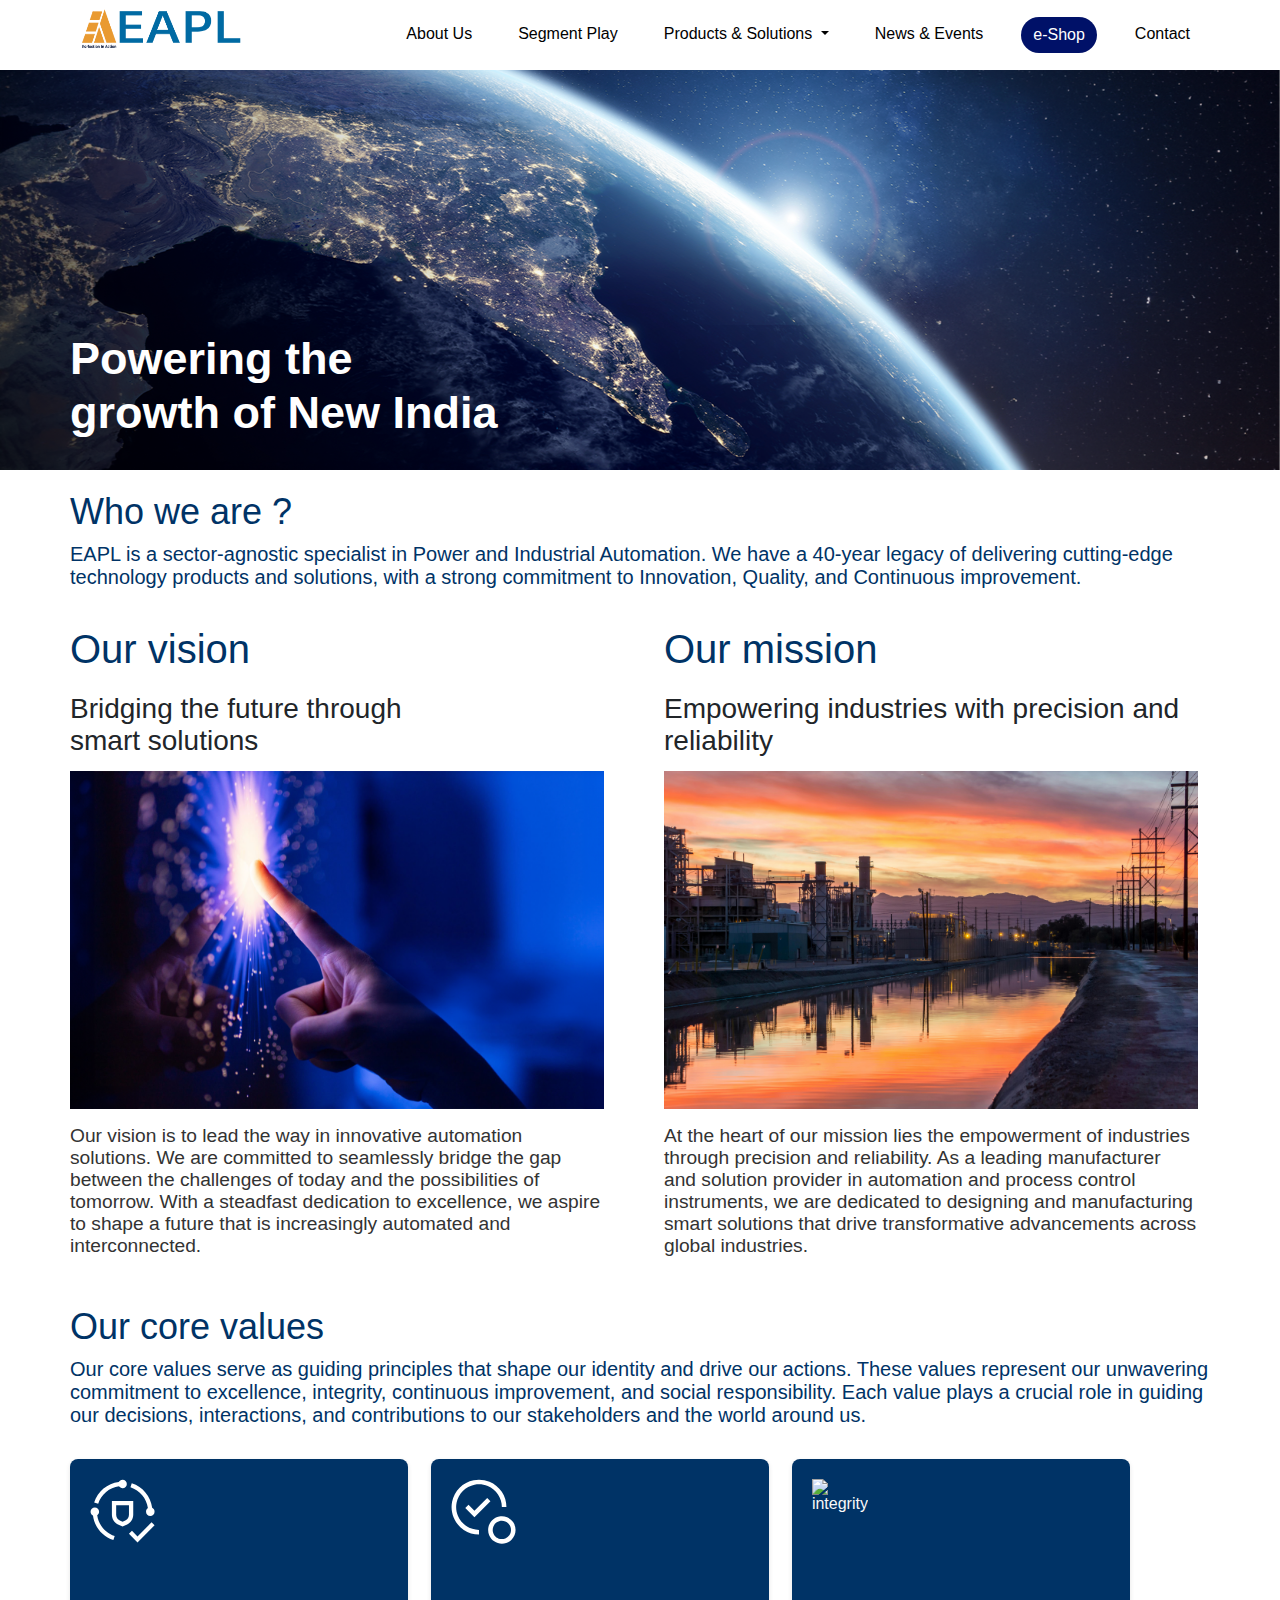
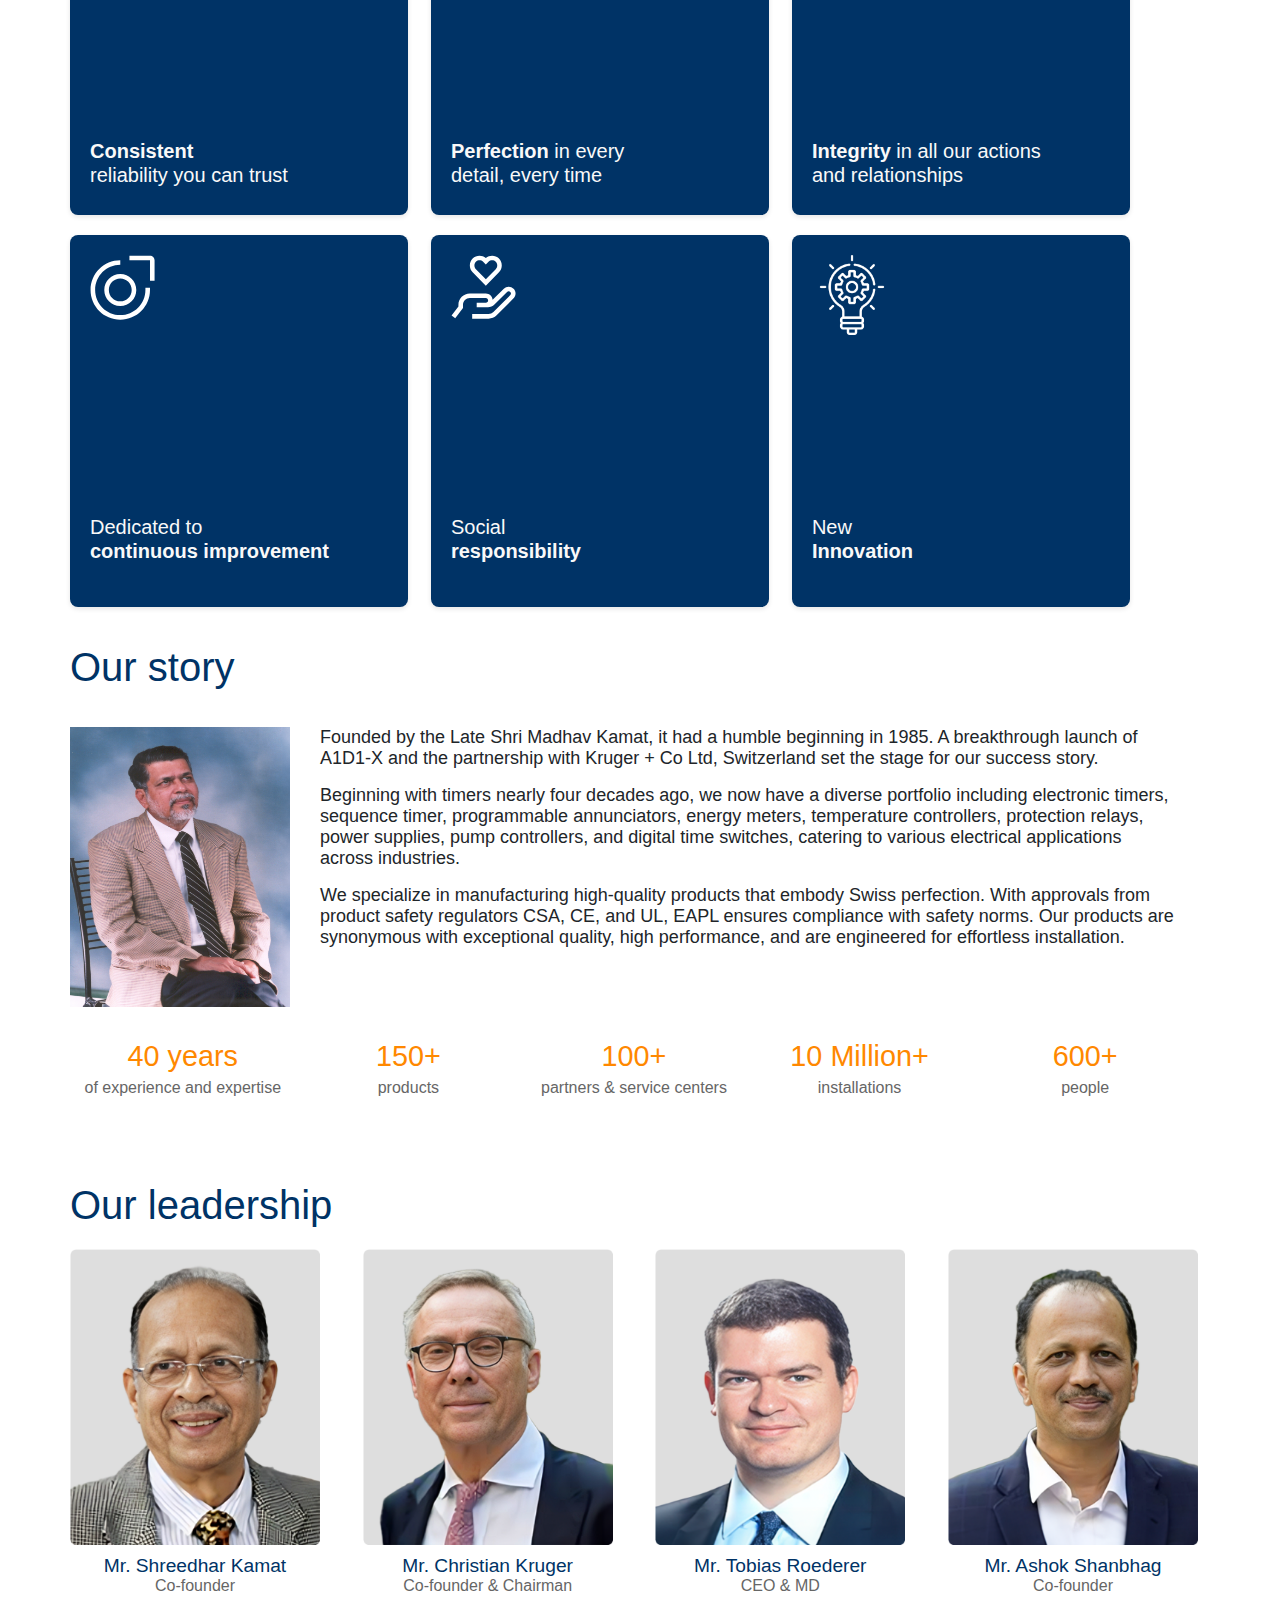
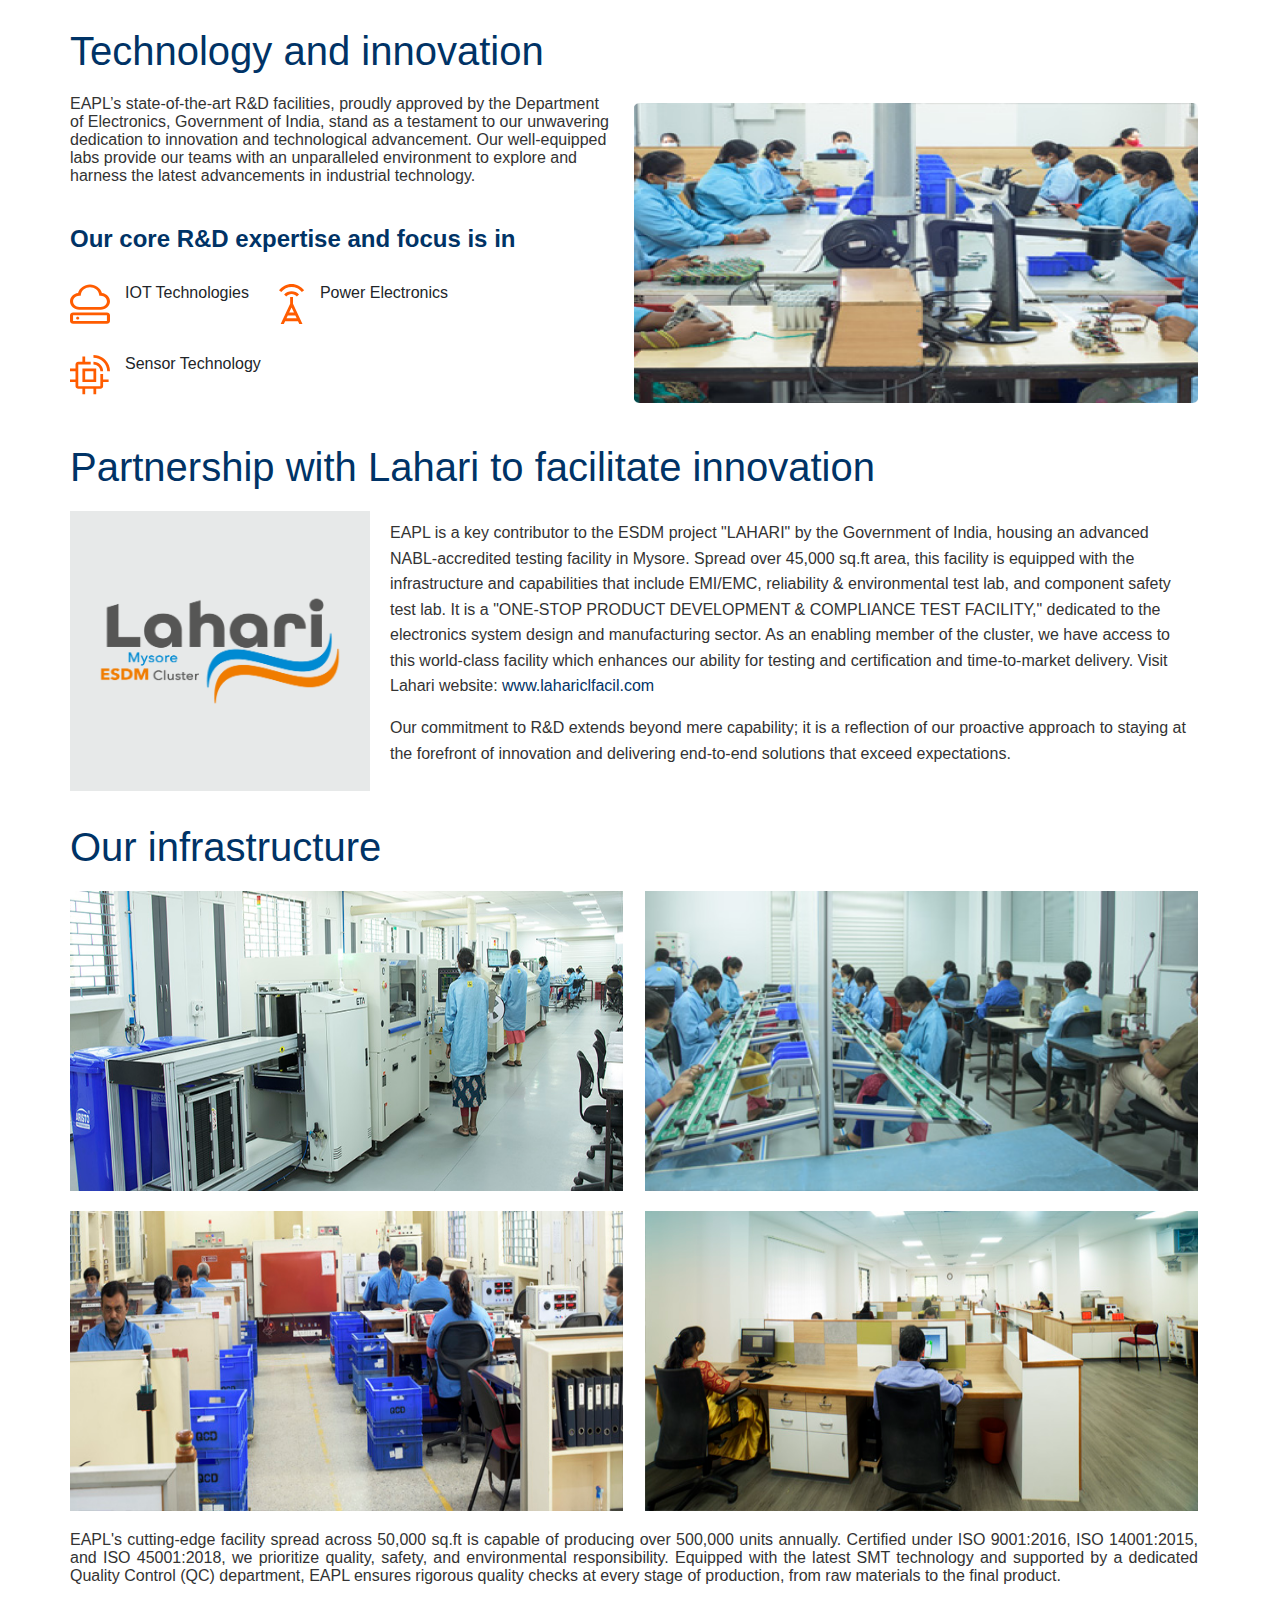
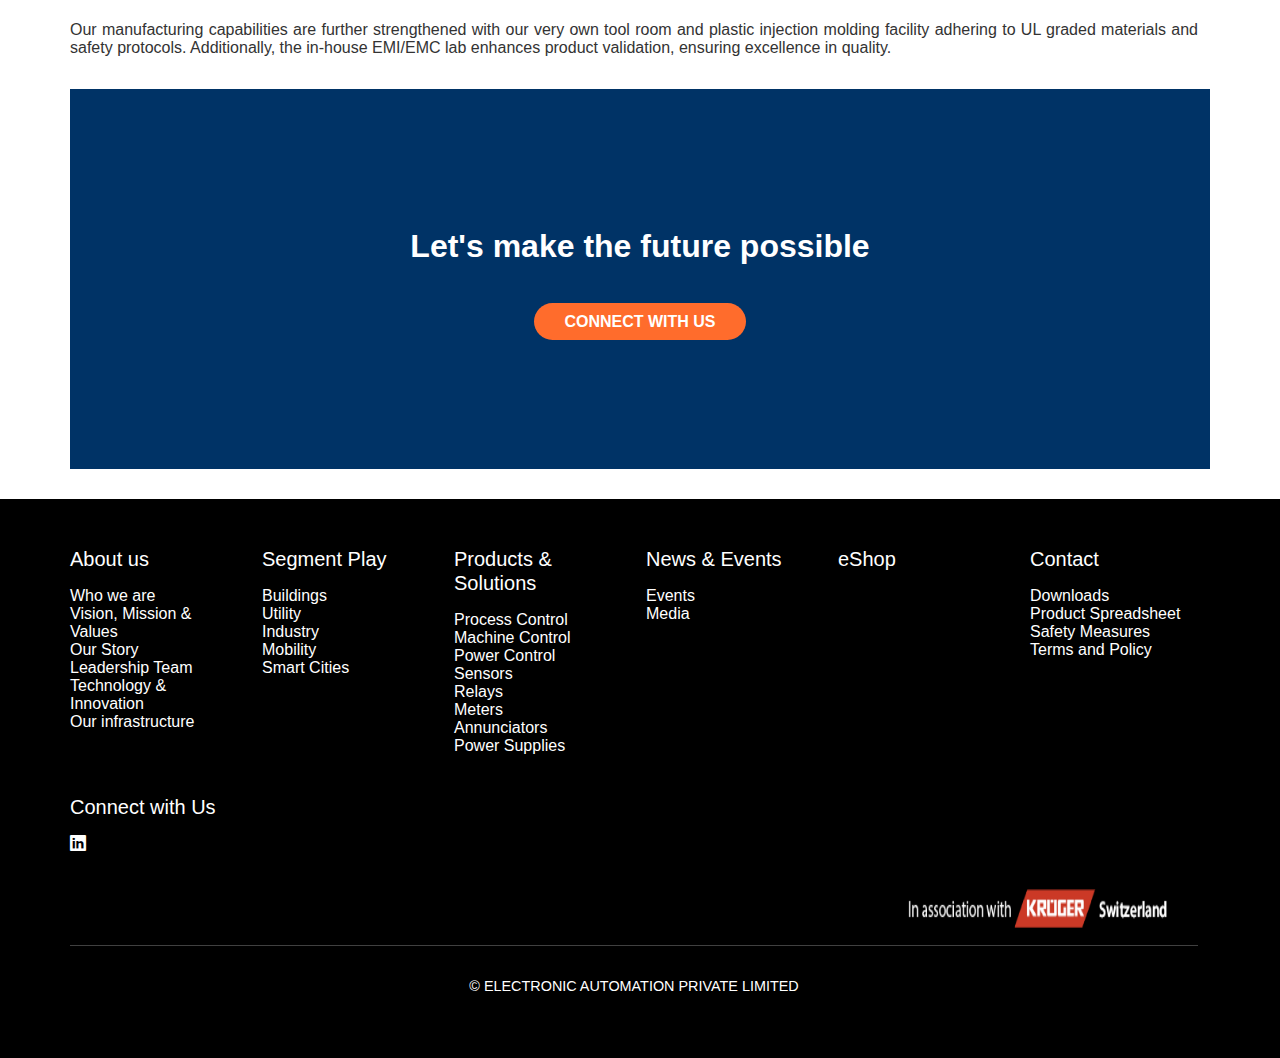
==== about.html @ f49d7df5 "added send msg button" ====
<!DOCTYPE html>
<html lang="en">
<head>
  <meta charset="UTF-8">
  <meta name="viewport" content="width=device-width, initial-scale=1.0">
  <title>About-EAPL</title>
  <!-- Bootstrap CSS -->
  <link href="https://cdn.jsdelivr.net/npm/bootstrap@5.1.3/dist/css/bootstrap.min.css" rel="stylesheet">
  <!-- Bootstrap Icons -->
  <link rel="stylesheet" href="https://cdn.jsdelivr.net/npm/bootstrap-icons/font/bootstrap-icons.css">
  <!-- Custom CSS -->
  <link rel="stylesheet" href="./about.css">
  <link rel="stylesheet" href="./global.css">
  <script type=module src=main.js></script>
</head>
<body>
  <my-header></my-header>
  <main>
      <section class="  hero-section">
         <div class="container">
            <h1>Powering the<br>growth of New India</h1>
         </div>
      </section>
      <style>
         .hero-section {
         color: white; 
         background-image: url('./images/about-hero-banner.png'); 
         background-size: cover; 
         background-position: center; 
         min-height: 400px; 
         display: flex;
         align-items: flex-end; /* Aligns content to the bottom */
         justify-content: flex-start; /* Aligns content to the left */
         text-align: left;
         /* padding-left: 2%; Left padding to create some space from the edge */
         padding-bottom: 20px; /* Bottom padding to move content up slightly from the very bottom */
         }
         .overlay-content {
         max-width: 90%;
         }
         h1 {
         margin: 0;
         font-size: 3rem; /* Default size */
         font-weight: bold;
         }
         /* Responsive adjustments for smaller screens */
         @media (max-width: 768px) {
         .hero-section {
         /* padding-left: 10%; More padding for better text visibility */
         padding-bottom: 10px; /* Slightly less bottom padding */
         }
         h1 {
         font-size: 2.5rem; /* Smaller font size */
         }
         }
         @media (max-width: 480px) {
         .hero-section {
         /* padding-left: 5%; Even more padding for very small screens */
         padding-bottom: 5px; /* Minimal bottom padding */
         }
         h1 {
         font-size: 2.2rem; /* Smaller font size for mobile screens */
         }
         }
         /* Adjustments for screens larger than 768px */
         @media (min-width: 768px) {
         .hero-section {
         /* padding-left: 2%; Slightly more padding than the default */
         padding-bottom: 30px; /* More bottom padding for aesthetic balance */
         }
         h1 {
         font-size: 3.5rem; /* Larger font size for better visibility on bigger screens */
         }
         .overlay-content {
         max-width: 70%; /* Larger max-width for a more extended text line */
         }
         }
      </style>
      <section class="container">
         <div class="who-we-are-section">
            <h1 class="who-we-are-title">Who we are ?</h1>
            <p class="who-we-are-content">
               EAPL is a sector-agnostic specialist in Power and Industrial Automation. We have a 40-year legacy of delivering cutting-edge technology products and solutions, with a strong commitment to Innovation, Quality, and Continuous improvement.
            </p>
         </div>
      </section>
      <!-- --------------------vision mission---------------------------------- -->
      <section class="container">
         <div class="vision-mission-container">
            <!-- Vision Section -->
            <div class="vision-mission-section">
               <h2 class="vision-mission-title">Our vision</h2>
               <div class="vision-mission-tagline">Bridging the future through<br> smart solutions</div>
               <img src="./public/rectangle-156@2x.png" alt="Vision Image" class="vision-mission-image">
               <p class="vision-mission-text py-3">
                  Our vision is to lead the way in innovative automation solutions. 
                  We are committed to seamlessly bridge the gap between the challenges 
                  of today and the possibilities of tomorrow. With a steadfast dedication 
                  to excellence, we aspire to shape a future that is increasingly automated 
                  and interconnected.
               </p>
            </div>
            <!-- Mission Section -->
            <div class="vision-mission-section">
               <h2 class="vision-mission-title">Our mission</h2>
               <div class="vision-mission-tagline">Empowering industries with precision and reliability</div>
               <img src="./public/rectangle-228@2x.png" alt="Mission Image" class="vision-mission-image">
               <p class="vision-mission-text py-3">
                  At the heart of our mission lies the empowerment of industries 
                  through precision and reliability. As a leading manufacturer and 
                  solution provider in automation and process control instruments, 
                  we are dedicated to designing and manufacturing smart solutions 
                  that drive transformative advancements across global industries.
               </p>
            </div>
         </div>
      </section>
      <!-- -----------------------core values---------------------------------- -->
      <section class="who-we-are-section container py-3">
         <h1 class="who-we-are-title">Our core values</h1>
         <p class="who-we-are-content">
            Our core values serve as guiding principles that shape our identity and drive our actions. These values represent our unwavering commitment to excellence, integrity, continuous improvement, and social responsibility. Each value plays a crucial role in guiding our decisions, interactions, and contributions to our stakeholders and the world around us.
         </p>
      </section>
      <section class="container">
         <div class="values-container">
            <!-- Value Card 1 -->
            <div class="value-card">
               <div class="value-icon"><img src="./EAPL Icons/reliability.svg" alt="reliability"></div>
               <h5><b>Consistent </b><br> reliability you can trust</h5>
            </div>
            <!-- Value Card 2 -->
            <div class="value-card">
               <div class="value-icon"><img src="./EAPL Icons/Perfection.svg" alt="Perfection"></div>
               <h5><b>Perfection</b>  in every<br> detail, every time</h5>
            </div>
            <!-- Value Card 3 -->
            <div class="value-card">
               <div class="value-icon"><img src="./EAPL Icons/integrity.svg" alt="integrity"></div>
               <h5><b>Integrity</b> in all our actions<br> and relationships</h5>
            </div>
            <!-- Value Card 4 -->
            <div class="value-card">
               <div class="value-icon"><img src="./EAPL Icons/continuous improvement.svg" alt="continuous improvement.svg"></div>
               <h5>Dedicated to<br><b> continuous improvement</b></h5>
            </div>
            <!-- Value Card 5 -->
            <div class="value-card">
               <div class="value-icon"><img src="./EAPL Icons/Social responsibility.svg" alt="Social responsibility"></div>
               <h5>Social <br>
                  <b>responsibility</b> 
               </h5>
               <p></p>
            </div>
            <div class="value-card">
               <div class="value-icon"><img src="./public/innovation.png" alt="Social responsibility" style="height: 80px;width: 80px;"></div>
               <h5>New <br>
                  <b>Innovation</b> 
               </h5>
               <p></p>
            </div>
         </div>
      </section>
      <!-- ------------------storynumbers--------------- -->
      <section class="container py-3">
         <div class="story-container mb-3">
            <h1 class="vision-mission-title">Our story</h1>
            <section class="founder-section py-3">
               <div class="founder">
                  <img src="./leaders/madhav-kamath.png" alt="Founder Shri Madhav Kamat" style="height: 280px; width: 250px;">
               </div>
               <div class="founder-content">
                  <p><b>Founded by the Late Shri Madhav Kamat, it had a humble beginning in 1985. A breakthrough launch of A1D1-X and the partnership with Kruger + Co Ltd, Switzerland set the stage for our success story.</b></p>
                  <p>Beginning with timers nearly four decades ago, we now have a diverse portfolio including electronic timers, sequence timer, programmable annunciators, energy meters, temperature controllers, protection relays, power supplies, pump controllers, and digital time switches, catering to various electrical applications across industries.</p>
                  <p>We specialize in manufacturing high-quality products that embody Swiss perfection. With approvals from product safety regulators CSA, CE, and UL, EAPL ensures compliance with safety norms. Our products are synonymous with exceptional quality, high performance, and are engineered for effortless installation.</p>
               </div>
            </section>
            <div class="story-grid mt-3">
               <div class="story-item">
                  <h3>40 years</h3>
                  <p>of experience and expertise</p>
               </div>
               <div class="story-item">
                  <h3>150+</h3>
                  <p>products</p>
               </div>
               <div class="story-item">
                  <h3>100+</h3>
                  <p>partners & service centers</p>
               </div>
               <div class="story-item">
                  <h3>10 Million+</h3>
                  <p>installations</p>
               </div>
               <div class="story-item">
                  <h3>600+</h3>
                  <p>people</p>
               </div>
            </div>
         </div>
      </section>
      <!-- ----------------------leadership-------------------------- -->
      <section class="container py-3">
         <div class="leadership-container">
            <h1 class="vision-mission-title">Our leadership</h1>
            <div class="leaders-container">
               <div class="leader">
                  <img src="./leaders/sridhar.png" alt="Mr. Shreedhar Kamat">
                  <div class="leader-title">Mr. Shreedhar Kamat</div>
                  <div class="leader-role">Co-founder</div>
               </div>
               <div class="leader">
                  <img src="./leaders/kruger.png" alt="Mr. Christian Kruger">
                  <div class="leader-title">Mr. Christian Kruger</div>
                  <div class="leader-role">Co-founder & Chairman</div>
               </div>
               <div class="leader">
                  <img  src="./leaders/tobias.png" alt="Mr. Tobias Roederer">
                  <div class="leader-title">Mr. Tobias Roederer</div>
                  <div class="leader-role">CEO & MD</div>
               </div>
               <div class="leader">
                  <img class="leader-image" src="./leaders/ashok.png" alt="Mr. Ashok Shanbhag">
                  <div class="leader-title">Mr. Ashok Shanbhag</div>
                  <div class="leader-role">Co-founder</div>
               </div>
            </div>
         </div>
      </section>
      <div id="leaderModal" class="modal">
         <div class="modal-content">
            <span class="close-button">×</span>
            <div class="modal-header">
               <img src="" alt="Leader Image" class="modal-image">
               <div>
                  <h5 class="modal-title"style="margin-top: 10px;">
                  <b>Leader Name</b> </h1>
                  <p class="modal-role">Leader Role</p>
                  <p class="modal-description" ></p>
               </div>
               <!-- <div class="modal-body"> -->
            </div>
         </div>
      </div>
      </div>
      <script>
         const leaderDetails = {
             'Mr. Shreedhar Kamat': {
                 img: "./leaders/sridhar.png",
                 bio:"Mr. Shreedhar Kamat stands as a pivotal figure in the founding narrative of M/S Electronic Automation Private Limited, alongside his late brother, Madhav Kamat, and Mr. Christian Kruger. Their collective vision gave birth to EAPL, a pioneering entity that left an indelible mark on India’s switchgear industry.",
                 achievements: "With a legal lineage spanning three generations, Mr. Kamat boasts an illustrious career of over 50 years in the legal domain. Following the unfortunate demise of his brother, Mr. Madhav Kamat, he assumed the role of Chairman of the EAPL group of industries, providing visionary leadership to the organization.",
                 achievements2: "Besides his professional pursuits, Mr. Kamat has been actively involved in numerous philanthropic and social initiatives since the early stages of his career. He has played a pivotal role in establishing several educational and social institutions in his native district of Uttar Kannada, demonstrating an unwavering commitment to the betterment of society.",
                 achievements3: "Currently, Mr. Kamat serves as the Chairman of the Kanara Welfare Trust and the Karwar Education Society, overseeing the operations of more than 50 educational institutions, including schools and colleges. His dedication to education and social welfare is truly commendable.",
                 achievements4: "In a remarkable collaboration with his friend Mr. Christian Kruger and his late brother Madhav Kamat, Mr. Kamat co-founded the Kruger Foundation for Child Aid. This initiative has been instrumental in establishing a home for destitute girl children, among other noble endeavors, underscoring Mr. Kamat's empathetic  spirit and dedication to uplifting underprivileged communities.",
             },
             'Mr. Christian Kruger': {  
                 img: "./leaders/kruger.png",
                 bio:"Mr. Christian Kruger, a third-generation entrepreneur, is a prominent industrialist and philanthropist. As one of the founding directors of Electronic Automation Private Limited, he has established a remarkable business legacy. Mr. Kruger is the owner of the esteemed M/S Kruger Holding AG and M/S Kruger & Co. AG in Switzerland, and a joint owner of M/S Kruger Ventilation Industries Asia Co., Ltd. in Thailand and M/S Kruger Engineering PTE Ltd. in Singapore.",
                 achievements: "Driven by a deep-rooted commitment to philanthropy, Mr. Kruger co-founded the Kruger Foundation of Child Aid in India and the Kruger Kinderhilfswerk für Indien in Switzerland. Through these organizations, he played a pivotal role in establishing a home for abandoned girl children and initiating numerous other noble initiatives, alongside his long-time friend, the late Madhav Kamat, and Shreedhar Kamat.",
                 achievements2: "Mr. Kruger's philanthropic endeavors span across India and Switzerland, encompassing child care, refugee support, alternative energy sources, herbal-based cancer research, and many other areas of humanitarian aid. Even during his student days, he was actively involved with the International Think Tank Club Rome, which produced the bestselling book ""The Limits of Growth,"" raising global awareness about the need for sustainable growth.",
                 achievements3: "In his younger years, Mr. Kruger spent one month every summer in the remote mountains of Biligiri Rangana Betta with Swami Nirmalanand, where he learned the invaluable lessons of sitting in silence and giving with love – values that have shaped his remarkable journey as a compassionate industrialist and philanthropist.",
             },
             'Mr. Tobias Roederer': {     
                 img: "./leaders/tobias.png",
                 bio:"Mr. Tobias Roederer, a distinguished patent lawyer from Germany, is an expert in various aspects of international patents. After practicing law in his home country, he was invited by Mr. Christian Kruger to take the reins of the Swiss enterprise M/S. Kruger & Co. AG.",
                 achievements: "Currently, Mr. Tobias serves as the Chairman and Managing Director of Mr. Kruger & Co. and its allied institutions, succeeding the esteemed Founder Chairman, Mr. Christian Kruger. Under his leadership, the company continues to uphold its legacy of excellence in providing innovative and sustainable solutions for the built environment.",
                 achievements2: "Recognizing his expertise and strategic vision, Mr. Tobias was appointed to the Board of EAPL on October 3, 2020. Since then, he has actively participated in shaping the company's growth trajectory, leveraging his international experience and industry insights to drive innovation and sustainable practices within the organization.",
                 achievements3: "With his unique blend of legal acumen and business acumen, Mr. Tobias Roederer has emerged as a prominent figure in the industry, guiding the operations of these esteemed organizations with professionalism and a commitment to excellence.",
             },
             'Mr. Ashok Shanbhag': {
                 img: "./leaders/ashok.png",
                 bio:"Mr. Ashok Shanbhag, an accomplished engineer, has carved an extensive and illustrious career trajectory. Shortly after his graduation, he joined the late Shri Madhav Kamat as an associate, embarking on a journey toward his chosen field of electronics. Over the years, Mr. Shanbhag has demonstrated his versatility by handling diverse assignments across manufacturing, quality control, sales, and allied domains. His extensive training under the guidance of the late Mr. Madhav Kamat combined with his ability to excel in his chosen fields saw Mr. Shanbhag climb the ladder of success, occupying various positions within the company.",
                 achievements: "Following the demise of late Shri Madhav Kamat, Mr. Shanbhag was entrusted with the responsibility of Executive Director, leading the company through a transitional phase. During this period, he gained a comprehensive understanding of corporate management, including finance, HR, R&D, and other crucial aspects.",
                 achievements2: "Besides his professional pursuits, Mr. Kamat has been actively involved in numerous philanthropic and social initiatives since the early stages of his career. He has played a pivotal role in establishing several educational and social institutions in his native district of Uttar Kannada, demonstrating an unwavering commitment to the betterment of society.",
                 achievements3: "In recognition of his outstanding leadership and expertise, Mr. Shanbhag was subsequently elevated to the position of Managing Director, a role he has discharged with equal felicity and dignity. His deep-rooted understanding of the company's operations, dating back to its inception, has enabled him to provide exceptional leadership in corporate management, cultivate a thriving organizational culture and guide EAPL towards continued growth and success.",
                 achievements4: "In a remarkable collaboration with his friend Mr. Christian Kruger and his late brother Madhav Kamat, Mr. Kamat co-founded the Kruger Foundation for Child Aid. This initiative has been instrumental in establishing a home for destitute girl children, among other noble endeavors, underscoring Mr. Kamat's empathetic  spirit and dedication to uplifting underprivileged communities.",
             }
         };
         
         document.addEventListener('DOMContentLoaded', function() {
             var leaders = document.querySelectorAll('.leader');
             var modal = document.getElementById('leaderModal');
             var modalTitle = modal.querySelector('.modal-title');
             var modalRole = modal.querySelector('.modal-role');
             var modalDescription = modal.querySelector('.modal-description');
             var closeButton = modal.querySelector('.close-button');
         
             leaders.forEach(function(leader) {
                  leader.addEventListener('click', function() {
                     var name = leader.querySelector('.leader-title').textContent.trim();
                     var details = leaderDetails[name];
                     modal.querySelector('.modal-image').src = details.img; // Ensure the image source is set
                     modal.querySelector('.modal-image').alt = name; // Accessibility improvement
                     modal.querySelector('.modal-title').textContent = name;
                     modal.querySelector('.modal-role').textContent = leader.querySelector('.leader-role').textContent;
                     modal.querySelector('.modal-description').innerHTML = `<p>${details.bio}</p><p>${details.achievements}</p><p>${details.achievements2}</p><p>${details.achievements3}</p><p>${details.achievements4}</p>`;
                     modal.style.display = 'block';
                  });
               });
         
             closeButton.addEventListener('click', function() {
                 modal.style.display = 'none';
             });
         
             window.onclick = function(event) {
                 if (event.target == modal) {
                     modal.style.display = 'none';
                 }
             };
         });
      </script>
      <section class="container py-3">
         <h1 class="vision-mission-title">Technology and innovation</h1>
         <div class="tech-innovation-section mt-3">
            <div class="tech-innovation-content">
               <p class="tech-innovation-text">
                  EAPL’s state-of-the-art R&D facilities, proudly approved by the Department of Electronics, Government of India, stand as a testament to our unwavering dedication to innovation and technological advancement. Our well-equipped labs provide our teams with an unparalleled environment to explore and harness the latest advancements in industrial technology.
               </p>
               <h4>Our core R&D expertise and focus is in </h4>
               <ul class="tech-innovation-list">
                  <img src="./EAPL Icons/IOT Technologies.svg" alt="IOT Technologies"><span class="tech-innovation-lst">IOT Technologies</span>
                  <img src="./EAPL Icons/Power Electronics.svg" alt="Power Electronics"><span class="tech-innovation-lst">Power Electronics</span><br>
               </ul>
               <ul class="tech-innovation-list">
                  <img src="./EAPL Icons/Sensor Technology.svg" alt="Sensor Technology"><span class="tech-innovation-lst">Sensor Technology</span>
               </ul>
            </div>
            <div class="tech-innovation-image">
               <img src="./public/rectangle-174@2x.png" alt="R&D Team Working">
            </div>
         </div>
      </section>
      <section class="container py-3 partnership-content ">
         <h1 class="vision-mission-title"> Partnership with Lahari to facilitate innovation</h1>
         <div class="container partnership-section">
            <div class="partnership-logo">
               <img src="./public/image-7@2x.png" alt="Lahari ESDM Cluster Logo">
            </div>
            <div class="partnership-content">
               <p>
                  EAPL is a key contributor to the ESDM project "LAHARI" by the Government of India, 
                  housing an advanced NABL-accredited testing facility in Mysore. Spread over 45,000 sq.ft 
                  area, this facility is equipped with the infrastructure and capabilities that include 
                  EMI/EMC, reliability & environmental test lab, and component safety test lab. It is a 
                  "ONE-STOP PRODUCT DEVELOPMENT & COMPLIANCE TEST FACILITY," dedicated to the electronics 
                  system design and manufacturing sector. As an enabling member of the cluster, we have 
                  access to this world-class facility which enhances our ability for testing and certification 
                  and time-to-market delivery. Visit Lahari website: 
                  <a href="http://www.lahariaetf.com" target="_blank"><b> www.lahariclfacil.com</b></a>
               </p>
               <p>
                  Our commitment to R&D extends beyond mere capability; it is a reflection of our proactive 
                  approach to staying at the forefront of innovation and delivering end-to-end solutions 
                  that exceed expectations.
               </p>
            </div>
         </div>
      </section>
      <section class="container py-3">
         <!-- <div class=""> -->
         <h1 class="vision-mission-title">Our infrastructure</h1>
         <div class="infrastructure-content">
            <div class="infrastructure-image-container">
               <!-- First image -->
               <img src="./images/infrastructure.jpg" alt="Advanced Manufacturing Equipment" class="infrastructure-img">
               <!-- Second image, assuming it should appear beside the first one -->
               <img src="./images/infrastructure2.jpg" alt="Workers on Production Line" class="infrastructure-img">
            </div>
            <div class="infrastructure-image-container">
               <!-- First image -->
               <img src="./images/infrastructure3.jpg" alt="Advanced Manufacturing Equipment" class="infrastructure-img">
               <!-- Second image, assuming it should appear beside the first one -->
               <img src="./images/infrastructure4.jpg" alt="Workers on Production Line" class="infrastructure-img">
            </div>
            <p class="infrastructure-text">
               EAPL's cutting-edge facility spread across 50,000 sq.ft is capable of producing over 500,000 units annually. 
               Certified under ISO 9001:2016, ISO 14001:2015, and ISO 45001:2018, we prioritize quality, safety, and environmental responsibility.
               Equipped with the latest SMT technology and supported by a dedicated Quality Control (QC) department, EAPL ensures rigorous quality checks at every stage of production, from raw materials to the final product.
            </p>
            <p class="infrastructure-text">
               Our manufacturing capabilities are further strengthened with our very own tool room and plastic injection molding facility adhering to UL graded materials and safety protocols. Additionally, the in-house EMI/EMC lab enhances product validation, ensuring excellence in quality.
            </p>
         </div>
         </div>
      </section>
  </main>
  <my-footer></my-footer>

  <!-- Bootstrap JS and dependencies -->
  <script src="https://code.jquery.com/jquery-3.6.0.min.js"></script>
  <script src="https://cdn.jsdelivr.net/npm/@popperjs/core@2.10.2/dist/umd/popper.min.js"></script>
  <script src="https://cdn.jsdelivr.net/npm/bootstrap@5.1.3/dist/js/bootstrap.min.js"></script>
  <!-- Custom Elements JS -->
</html>
---- about.css ----
body {
  margin: 0;
  line-height: normal;
  font-family: "Roboto", sans-serif;
  font-weight: 100;
}


/* ----------------hero section-------------------- */
.hero-section h1{
  font-size: 45px;
  /* font-weight: 900; */
  text-align: left;
  }
  @media (max-width: 768px) {
  .hero-section h1  {
  color: #fff;
  font-size: 35px;
  }
  }

/* ----------------------------------------- */
.who-we-are-section {
    background-color: #fff; /* Change this to match your desired background color */
    width: 100%;
    padding: 20px 0; /* Adjust the padding to fit your design */
    text-align: left;
    
}

.who-we-are-title {
    color: #003366; /* Adjust title color as needed */
    font-size: 36px; /* Adjust font size as needed */
    margin-bottom: 10px; /* Space between the title and the content */
    font-weight: 300;
}

.who-we-are-content {
    color: #003366; /* Adjust content text color as needed */
    font-size: 20px; /* Adjust font size as needed */

}
/* -------------------------------mission vision---------------------------------------------- */
.vision-mission-container {
    display: flex;
    flex-wrap: wrap; /* Wrap the items if not enough space */
    gap: 20px; /* Add space between the elements */
    justify-content: space-between; /* Distribute extra space evenly */
    text-align: left;
    
    /* padding: 20px; */
    box-sizing: border-box; /* Include padding in the element's total width and height */
  }
  
  .vision-mission-section {
    flex-basis: calc(50% - 20px); /* Subtract the gap from the 50% width */
    max-width: 50%;
    box-sizing: border-box;
    padding-left: 0px;
  }
  
  .vision-mission-title {
    font-size: 2em;
    color: #003366;
    margin-bottom: 0.5em;
    font-weight: bolder;
    padding-left: 0px;
  }
  
  .vision-mission-tagline {
    /* font-size: 1.em; */
    margin-bottom: 0.5em;
    padding-left: 0px;
  }
  
  .vision-mission-image-container {
    width: 100%; /* Make the image container take the full width */
    overflow: hidden; /* Hide the overflowed part of the image */
  }
  
  .vision-mission-image {
    width: 100%;
    height: auto;
    object-fit: cover; /* Cover the container while maintaining aspect ratio */
  }
  
  .vision-mission-text {
    font-size: 1em;
    color: #333;
  }
  
 /* Responsive adjustments for screens larger than 768px */
@media (min-width: 768px) {
  .vision-mission-container {
      gap: 30px; /* Increase space between elements for better visual separation */
  }
  .vision-mission-section {
      flex-basis: calc(50% - 30px); /* Adjust basis to account for increased gap */
  }
  .vision-mission-title {
      font-size: 2.5em; /* Increase the font size for better readability */
  }
  .vision-mission-tagline {
      font-size: 1.75em; /* Slightly larger tagline font size */
  }
  .vision-mission-text {
      font-size: 1.2em; /* Larger text size for easier reading */
  }
}

/* ---------------------------core values--------------------------------------- */
.value-card h5{
  margin-top: 100px;
}
.values-container {
  display: flex;
  flex-wrap: wrap;
  justify-content: left; /* Align items to the left */
}
.container{
  padding-left: 0px;
}

.value-card {
  flex: 0 0 30%; /* Do not grow or shrink, base size is 30% */
  margin-right: 2%; 
  /* between the cards */
  margin-bottom: 20px; /* Spacing between rows */
  display: flex;
  flex-direction: column;
  /* align-items: center; */
  text-align: LEFT;
  padding: 20px;
  box-shadow: 0 2px 5px rgba(0,0,0,0.1);
  background: #003366;
  border-radius: 8px;
  color: #f9f9f9;
}

/* Every 3rd item should not have a margin on the right to fit exactly 3 in a row */
.value-card:nth-child(3n) {
  margin-right: 0;
}
.value-icon{
  height:160px ;
  width:45px ;
}

@media (max-width: 768px) {
  .value-card {
      flex: 0 0 100%; /* Full width on smaller screens */
      margin-right: 0; /* Remove margin right on smaller screens */
  }
}

/* --------------------story number------------------ */
.story-container h1{
  color: #003366;
 /* box-shadow: 0 2px 5px rgba(0,0,0,0.1); Adding some shadow for better visibility */
}




.story-grid {
    display: flex;
    justify-content: space-around; /* Distribute space evenly */
    flex-wrap: wrap; /* Allow items to wrap in smaller screens */
    text-align: center;
}

.story-item {
    width: 20%; /* Each item takes up 20% of the container width */
    /* padding: 10px; */
    box-sizing: border-box;
    margin-bottom: 20px; /* Space below each item */
}

.story-item h3 {
    font-size: 1.8em;
    color: #ff8800;
    font-weight: bolder;
    margin-bottom: 5px; /* Space below the number */
}

.story-item p {
    font-size: 1em;
    color: #666;
    /* font-weight: bolder; */
}

.story-detail {
    text-align: justify;
    padding: 20px;
    font-size: 1em;
    color: #444;
    line-height: 1.6;
}

@media (max-width: 768px) {
    .story-item {
        width: 50%; /* Each item takes half the width on smaller screens */
    }
}

@media (max-width: 480px) {
    .story-item {
        width: 100%; /* Each item takes full width on very small screens */
    }
}
.founder-section {
  display: flex;
  justify-content: space-between;
  align-items: flex-start;
  text-align: left;
  /* margin: 20px; */
}

.founder-content {
  font-size: 18px;
  flex: 0 1 80%; /* Takes up 80% of the container */
  padding-right: 20px; /* Adds some padding between the text and the image */
}

.founder {
  flex: 0 1 20%; /* Takes up 20% of the container */
  text-align: center; /* Center-aligns the image within its div */
}

.founder img {
  width: 350px; /* Adjust based on your layout needs */
  height: auto; /* Maintains aspect ratio */
  /* max-width: 100%; Ensures the image does not overflow its container */
  padding-right: 30px;
}

@media (max-width: 768px) {
  .founder-section {
      flex-direction: column;
      align-items: center;
  }

  .founder-content, .founder {
    padding-top: 20px;

      flex: 0 0 100%; /* Both take full width on smaller screens */
      padding-right: 0; /* Removes padding on smaller screens */
  }

  .founder img {
      max-width: 50%; /* Smaller image on mobile */
  }
}

/* -------leadership------------- */

  .leadership-title {
    font-size: 2.5em;
    color: #003366;; /* Dark grey color for the title text */
    margin-bottom: 30px; /* Space below the title */
    /* text-align: left; */

  }

  .leaders-container {
    display: flex;
    justify-content:space-between;
    /* flex-wrap: wrap; Allows items to wrap in smaller screens */
    gap: 20px; /* Space between items */
  }

  .leader {
    width: 250px; /* Fixed width for each leader */
    text-align: center;
  }

  .leader img {
    width: 100%;
    height: auto;
    /* box-shadow: 0 4px 8px rgba(0,0,0,0.1); Soft shadow for images */
  }

  .leader-title {
    font-size: 1.2em;
    color: #003366; /* Blue color for names */
    margin-top: 10px; /* Space above the name */
  }

  .leader-role {
    font-size: 1em;
    color: #666; /* Lighter text color for role */
  }

  @media (max-width: 768px) {
    .leader {
      width: 150px; /* Smaller width for smaller screens */
    }
  }
/* ------------------------------------------------------------------ */
.modal-image {
  width: 450px; /* Set width to 200 pixels */
  height: 250px; /* Set height to 100 pixels */
  margin-right: 20px; /* Space between image and text */
  /* flex-shrink: 0; Prevents resizing of the image */
  object-fit: cover; /* Ensures the image covers the frame without distorting aspect ratio */
}
.modal {
  display: none;
  position: fixed;
  z-index: 1;
  left: 0;
  top: 0;
  width: 100%;
  height: 100%;
  overflow: auto;
  background-color: rgba(0,0,0,0.4);
}
.modal-header {
  display: flex;
  align-items: flex-start; /* Aligns items to the top */
  padding-bottom: 10px; /* Spacing between header and body */
}
.modal-title{
  font-weight: 600;
}
.modal-role{
  font-weight: 600;
}

.modal-content {
  background-color: #fefefe;
  margin: 15% auto;
  padding: 20px;
  border: 1px solid #888;
  width: 80%;
  overflow-y: scroll;
  height: 400px;

}

.close-button {
  color: #ff6200;
  float: right;
  font-size: 28px;
  font-weight: bold;
  text-align: right;
}

.close-button:hover,
.close-button:focus {
  color: black;
  text-decoration: none;
  cursor: pointer;
}

/* * ---------------------------------- */ 
.tech-innovation-section {
    display: flex;
    align-items: center;
    justify-content: space-between;
    
    /* background-color: #f9f9f9; Example background color */
  }

  .tech-innovation-content {
    width: 50%;
    padding-right: 20px;
  }
  .tech-innovation-content h4{
    color: #003366;
    font-weight: 600;
    padding-top: 20px;
  }
 

  .tech-innovation-title {
    font-size: 2.5em;
    color: #003366; /* Adjust to your preferred color */

  }

  .tech-innovation-text {
    font-size: 1em;
    margin-bottom: 20px;
    color: #333; /* Dark grey color for text */
  }

  .tech-innovation-list {
    margin-top: 30px;
    display: flex;
    /* justify-content: space-between; */
    padding-left: 0px;
    list-style: none; /* Removes default list styling */
  }

  .tech-innovation-list li {
    margin-bottom: 10px;
    padding-right: 20px;

  }

  .tech-innovation-list li:before {
    /* content: '✔️'; Example bullet point */
    margin-right: 5px;
    color: #009688; /* Adjust to your preferred color */
  }
 .tech-innovation-list img{

  justify-content: flex-start;
  color: #333;
 
 }

  .tech-innovation-image {
    width: 50%;
    display: flex; /* This will help to keep the image in the right place */
    justify-content: flex-end; /* Aligns the image to the right */
  }

  .tech-innovation-image img {

    width: 100%;
    height:300px;
    /* border-radius: 10px; Optional: if you want rounded corners */
  }
  .tech-innovation-lst{
    padding-left: 15px;
    padding-right: 30px;

  }

  @media (max-width: 768px) {
    .tech-innovation-section {
      flex-direction: column;
    }

    .tech-innovation-content,
    .tech-innovation-image {
      width: 100%;
    }

    .tech-innovation-image img {
      margin-top: 20px; /* Adds space between text and image on smaller screens */
    }
  }
/* -----------partnership----------- */
.partnership-section {
    display: flex;
    align-items: center;
    /* background-color: #f0f0f0; Light grey background */
    /* padding: 20px; */
    
    /* border-bottom: 4px solid #ccc; Grey border at the bottom */
  }

  .partnership-logo {
    flex-basis: 150px; /* Adjust the width of the logo section */
    padding-right: 20px; /* Space between the logo and the text */
  }

  .partnership-logo img {
    width: 300px;
    height: 280px;
    background-color: rgb(231, 233, 233);
  }

  .partnership-content {
    flex-grow: 1; /* Takes up the remaining space */
    text-align: left;
  }

  .partnership-content h1 {
    color: #003366; /* Adjust the color to match your style */
    /* margin-bottom: 0.5em; */
    text-align: left;
  }

  .partnership-content p {
    color: #333;
    line-height: 1.6;
    font-size: 1em;
  }

  .partnership-content a {
    color: #003366; /* Link color */
    text-decoration: none; /* No underline on the link */
  }

  .partnership-content a:hover {
    text-decoration: underline; /* Underline on hover for the link */
  }

  @media (max-width: 768px) {
    .partnership-section {
      flex-direction: column;
      text-align: center;
    }

    .partnership-logo {
      padding-bottom: 20px; /* Space between the logo and the text on smaller screens */
    }
  }
  /* --------infrastructure-------------------- */
  .infrastructure-section {
    width: 750px; /* Match the width of the image */
    margin: auto; /* Center the section */
    padding: 20px;
    background-color: #f9f9f9; /* Light grey background for visibility */
  }

  .infrastructure-title {
    text-align: left;
    color: #003366; /* Dark blue color for the title */
    font-size: 2.5em;
    margin-bottom: 20px; /* Space below the title */
  }

  .infrastructure-content {
    display: flex;
    flex-direction: column; /* Stack images and text vertically */
    gap: 20px; /* Space between elements */
  }



  .infrastructure-text {
    text-align: justify;
    font-size: 1em;
    color: #333; /* Dark grey for text */
  }

  /* Add media queries for responsive adjustments */
  @media (max-width: 768px) {
    .infrastructure-section {
      width: 100%; /* Full width on smaller screens */
    }
  }
  .infrastructure-image-container {
    display: flex;
    justify-content: space-between; /* Or 'space-around' depending on how you want to space the images */
    /* gap: 10px; Adjust as needed */
  }
  
  .infrastructure-img {
    width: 49%; /* Adjust the width so both images can fit side by side */
    height: 300px;
    padding: 0%;
    /* border-radius: 4px; Optional: if you want rounded corners for images */
  }
---- global.css ----
body {
  margin: 0;
  line-height: normal;
  font-family: "Roboto", sans-serif;
  font-weight: 100;
}
#future{
  color: #ffffff;
  font-size:xx-large;
}
/* ------------------------------------------------------------------- */
.nav-item.dropdown {
  position: static; /* Default positioning */
}

.dropdown-menu {
  position: absolute; /* Absolute positioning relative to nearest positioned ancestor */
  left: 50%; /* Center the dropdown */
  transform: translateX(50%); /* Correct centering by translating back by half of its width */
  width: auto; /* Auto width based on content */
}

.dropdown-col {
  min-width: 180px; /* Ensures each column has at least 180px */
  padding: 10px;
}
button{
  margin-top: 3px;
  padding: 5px;
}
#xeshop{
  border-radius: 25px;
  background-color: #001168;
  color: rgb(255, 255, 255);
  border-style: none;
}
.btn-outline-secondary {
  border-color: #ff6600;
  background-color:#ff6600 ;
  color: #ffffff; /* Example text color */
  /* border-style: none; */
  border-radius: 25px;
  }
  #xeshop:hover {
  border-color: #ff6600;
  background-color: #ff6600; /* Example hover background color */
  color: #fff; /* White text on hover */
  }
/* ----------------------------------------------------- */


  /* ------------------------------ */
  .logoeapl{
  font-size:xx-large;
  }
/* ---------------------------------------- */
/*  */

  /* ------------------------- */
  .right-align-container {
  text-align: right; /* Aligns child elements to the right */
  padding-right: 30px;
  padding-top: 20px;
  position: relative;
  }
  .navbar{
  padding-top: 0px;
  padding-bottom: 0px ;
  }
  .navbar-brand{
  color: #000;
  font-weight: 800;
  }
  .nav-item a{
  font-size: medium;
  /* font-weight: 800; */
  color: #000000;
  /* justify-content: space-around; */
  /* color: #ff7b00; */
  }
  .nav-item a:hover{
  font-size: medium;
  /* font-weight: 900; */
  color: #ff7b00;
  }
  /* Styles for the navbar toggler button */
  .navbar-toggler {
  background-color: #00116879; /* Blue background color */
  border: none; /* Removes border */
  border-radius: 5px; /* Rounded corners */
  padding: 10px 16px; /* Padding for better touch area */
  color: white; /* White text for icon */
  outline: none; /* Removes outline */
  }
  /* Ensure the navbar toggler remains visible and stylish on focus and hover */
  .navbar-toggler:hover,
  .navbar-toggler:focus {
  background-color: #ff7b00; /* Darker blue on hover/focus */
  outline: none; /* Ensures no outline on focus */
  }
  /* Styles for the navbar toggler icon */
  .navbar-toggler-icon {
  background-image: url('data:image/svg+xml;charset=UTF8,%3csvg xmlns="http://www.w3.org/2000/svg" viewBox="0 0 30 30"%3e%3cpath stroke="rgba(255, 255, 255, 0.8)" stroke-width="2" d="M4 7h22M4 15h22M4 23h22"/%3e%3c/svg%3e'); /* SVG for the toggler icon */
  display: inline-block;
  width: 18px; /* Width of the icon */
  height: 18px; /* Height of the icon */
  vertical-align: middle;
  }
  .nav-item{
  justify-content: space-between;
  padding-left: 30px;
  }
  #xactive {
  color: #ff6600;
  }


/* ---------------------------------footer styling--------------------------------------------------- */

    /* ------------GLOBAL STYLING---------------*/
    .connect-with-us{
      background-color: #003366;
      text-align: center;
      justify-content: space-around;
      padding: 60px;
      margin-bottom: 30px;
      }
      .button-container h1{
      color: #fff;
      padding: 30px;
      }
      .connect-button {
      background-color: #FF6C2C; /* Orange color for the button */
      color: white;
      border: none;
      border-radius: 25px; /* Rounded corners */
      /* Padding inside the button */
      text-transform: uppercase;
      font-weight: bold;
      cursor: pointer;
      text-decoration: none; /* Remove underline from the link */
      font-size: 16px;
      padding: 10px 30px;
      }
      .connect-button:hover {
      background-color: #DD5B1A; /* Slightly darker orange on hover */
      color: #fff;
      }
      /* ---------------------------footer---------------------------------- */
      .footer {
      background-color: #000; /* Black background */
      color: #fff; /* White text */
      }
      .footer h5 {
      margin-bottom: 1rem;
      }
      .footer ul {
      padding: 0;
      list-style: none;
      }
      .footer ul li,
      .footer ul li a {
      color: #fff; /* Ensure links are also white */
      text-decoration: none;
      }
      .footer ul li a:hover {
      text-decoration: underline; /* Optional: underline on hover for links */
      }
      /* Optional: Social media icons color */
      .footer .list-inline-item a {
      color: #fff; /* White text for social media links */
      }
      .footer .list-inline-item a:hover {
      color: #ccc; /* Light grey for hover state */
      }
      /* Footer bottom text */
      .footer p {
      margin-top: 2rem; /* Space above the copyright text */
      font-size: 0.9rem;
      text-align: center;
      }
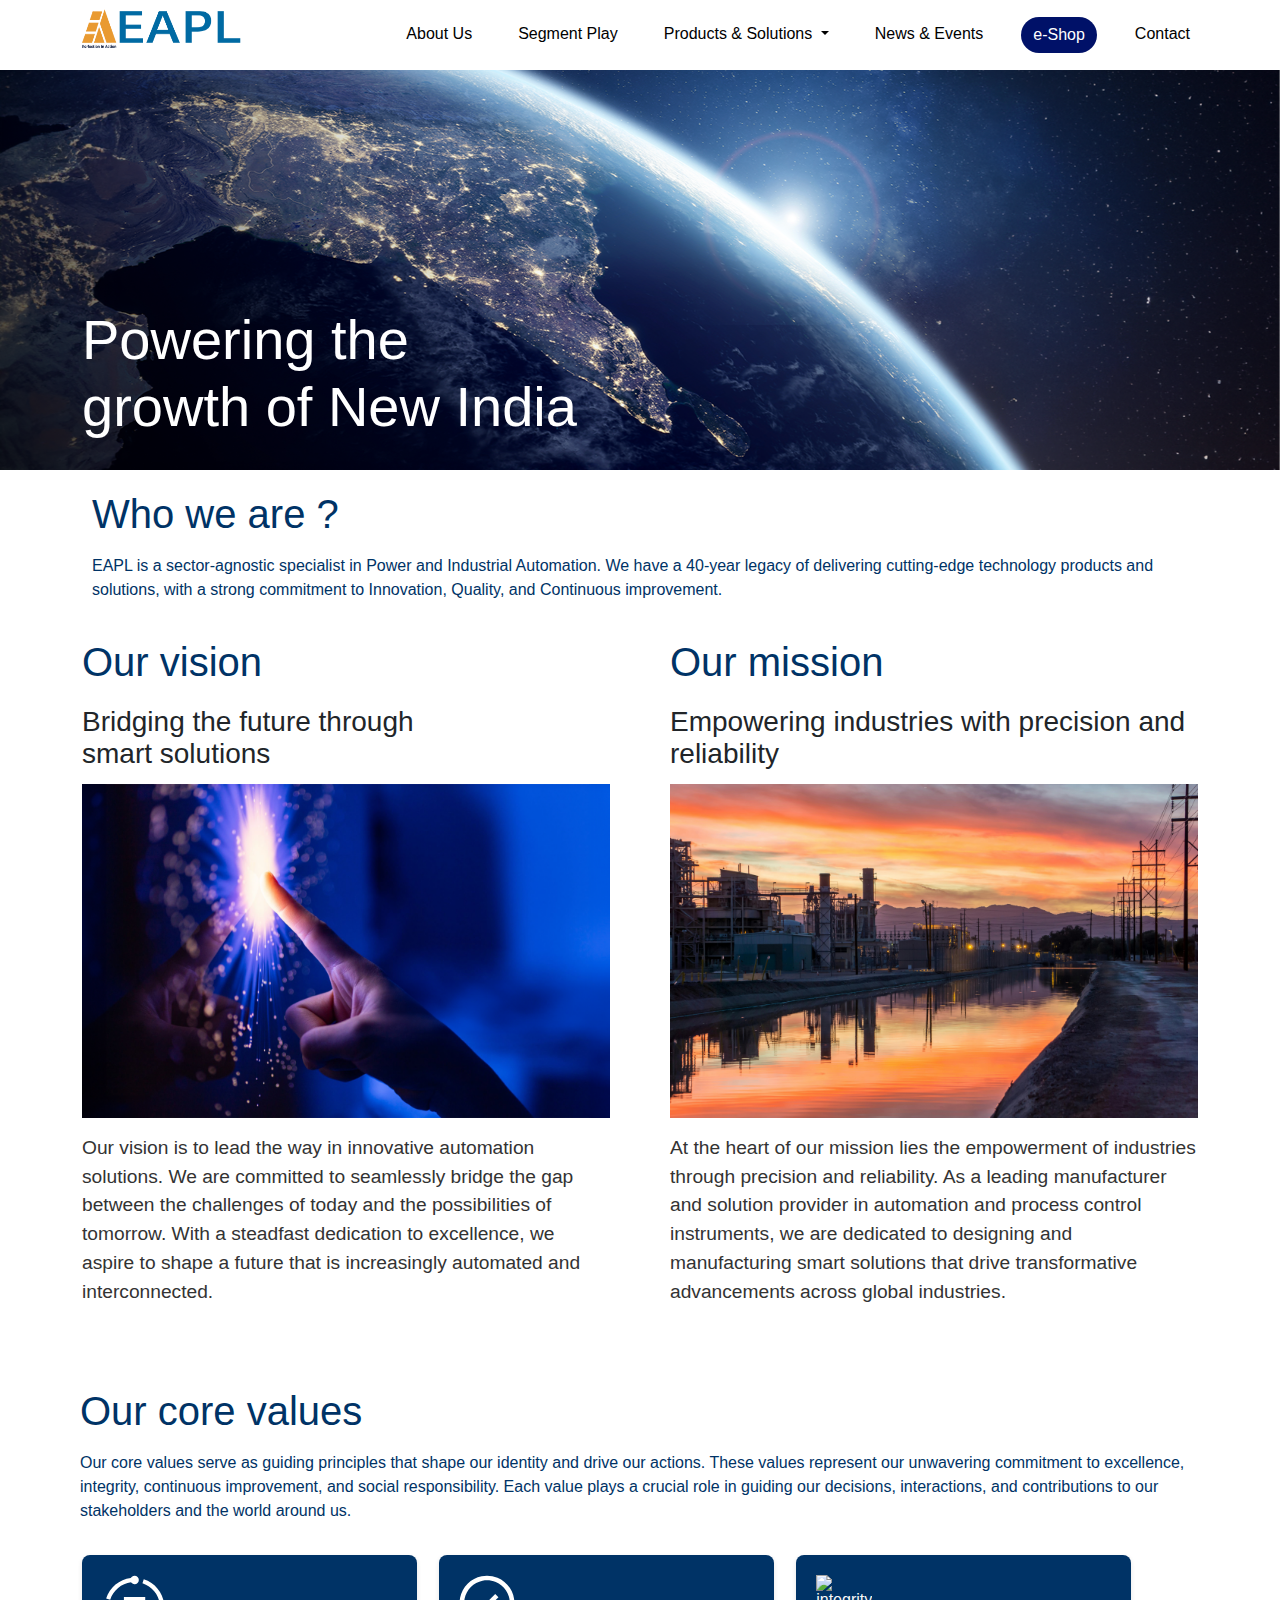
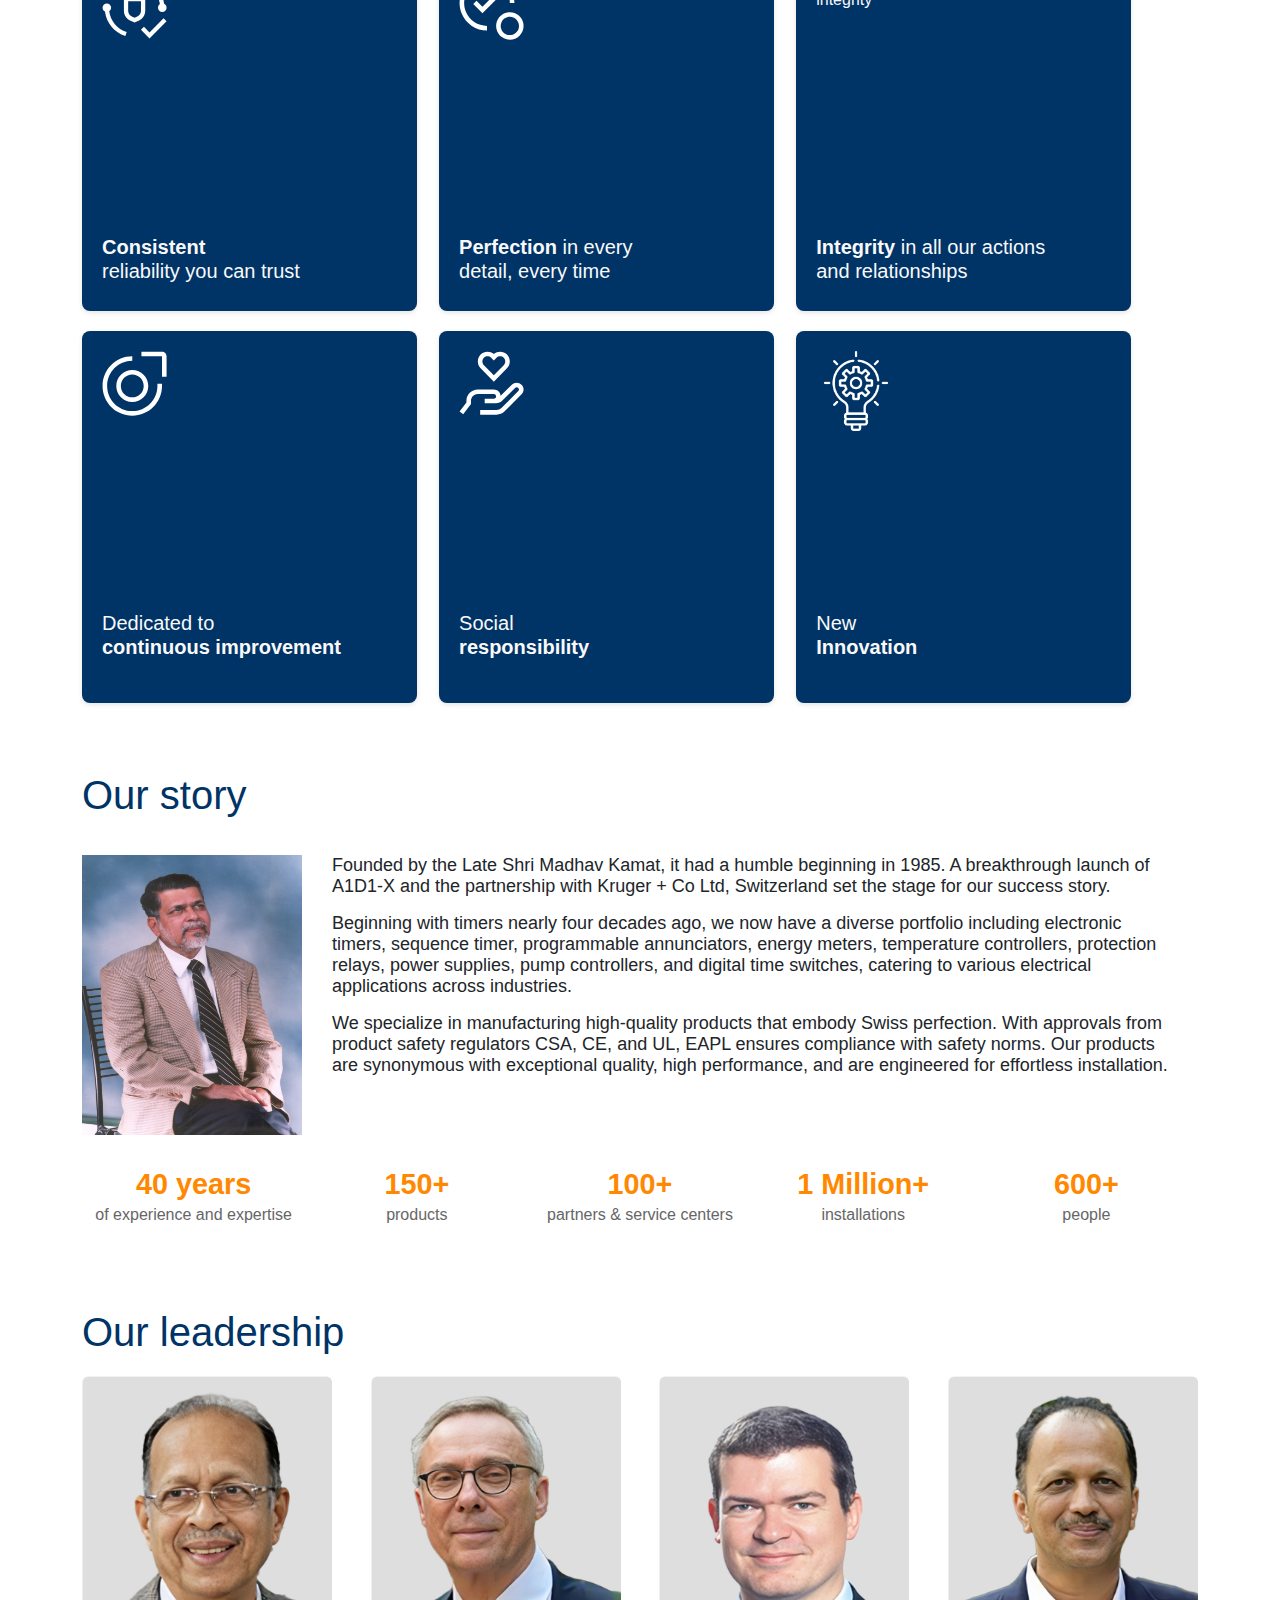
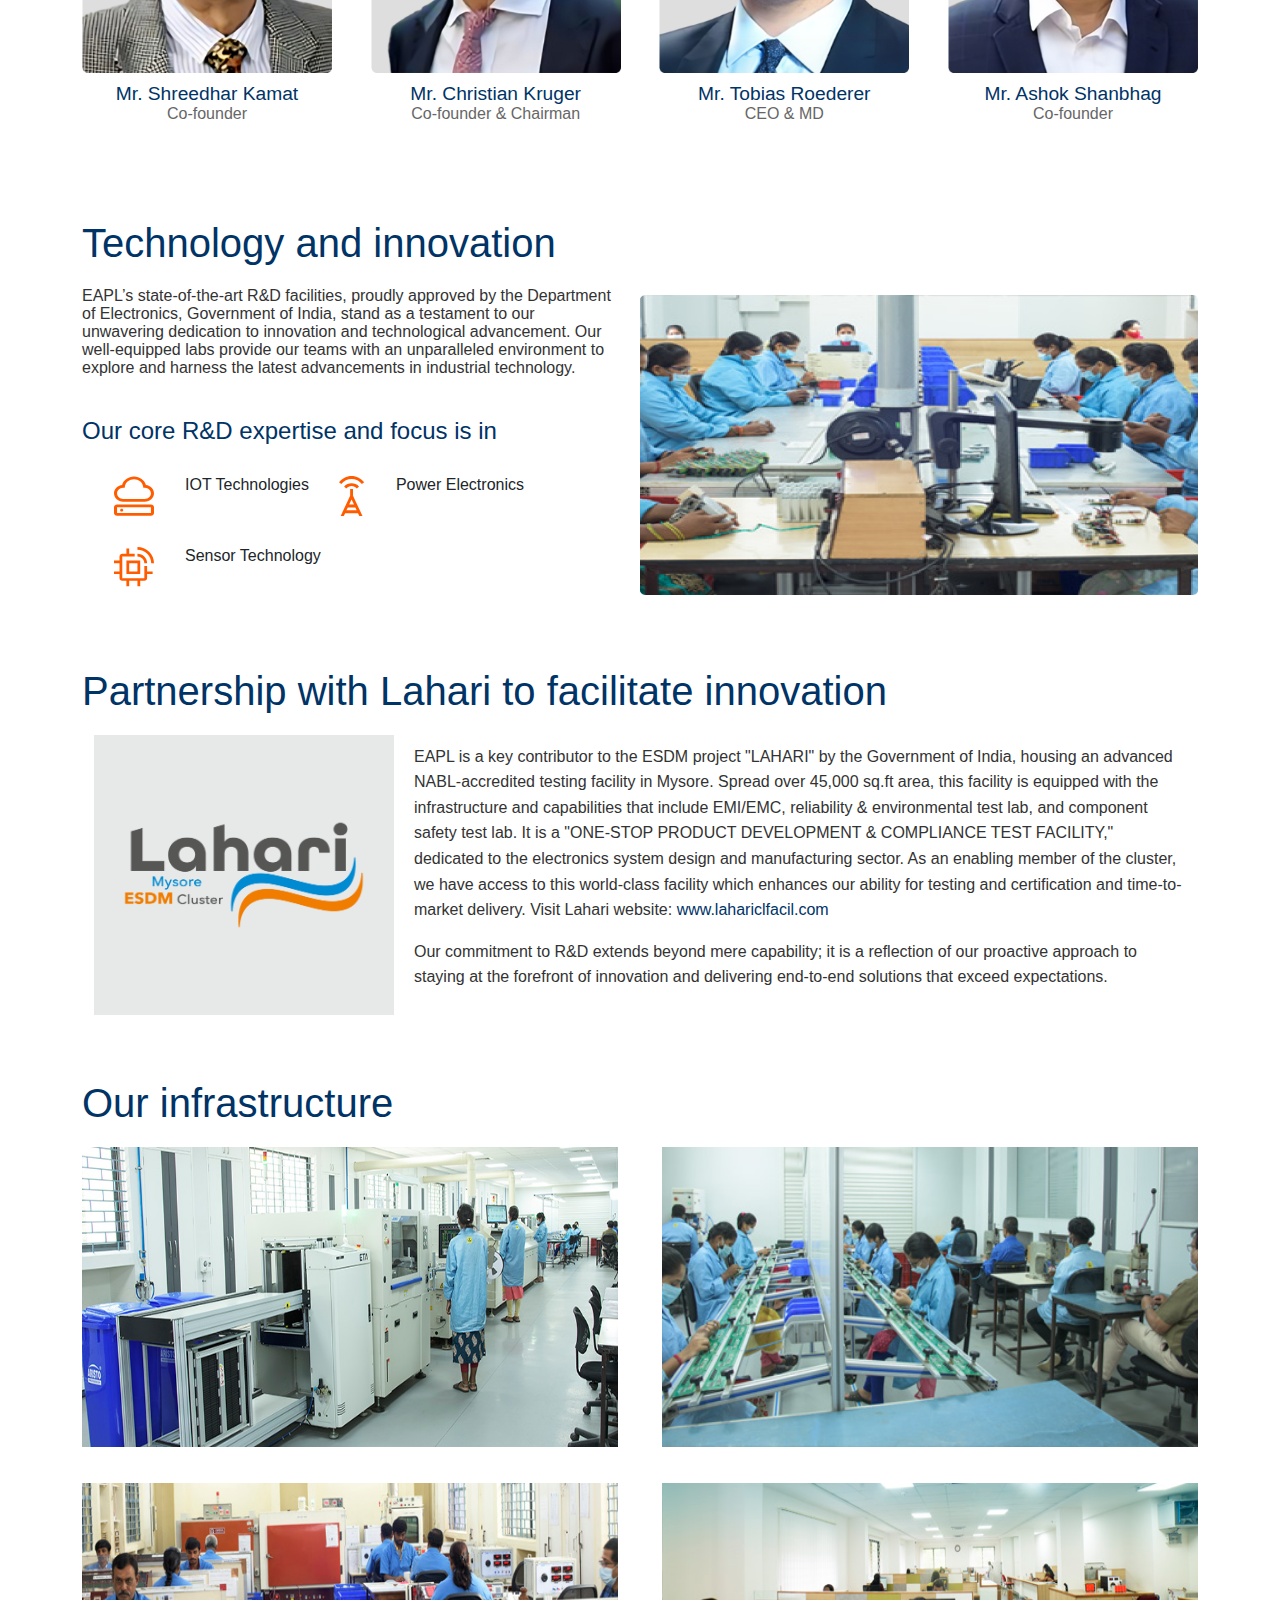
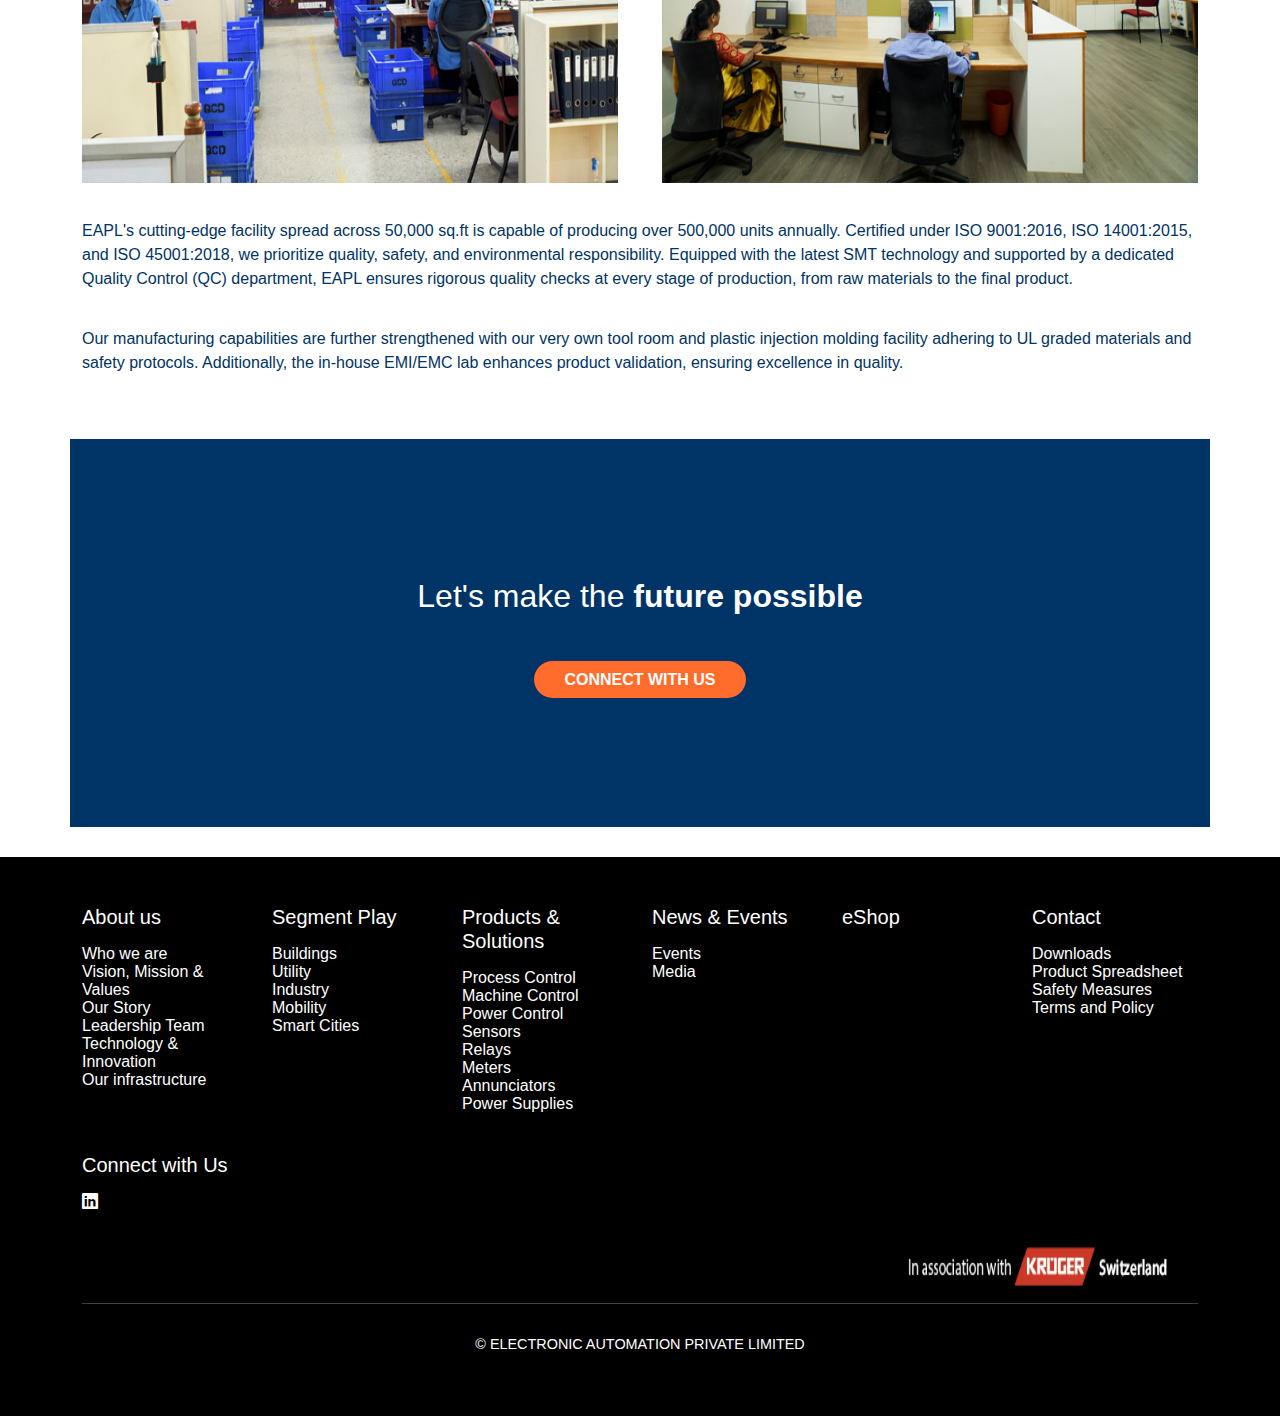
==== commit 650367c8: "made chages for smaller screens" ====
--- a/about.html
+++ b/about.html
@@ -16,66 +16,12 @@
 <body>
   <my-header></my-header>
   <main>
-      <section class="  hero-section">
+      <section class="hero-section">
          <div class="container">
             <h1>Powering the<br>growth of New India</h1>
          </div>
       </section>
-      <style>
-         .hero-section {
-         color: white; 
-         background-image: url('./images/about-hero-banner.png'); 
-         background-size: cover; 
-         background-position: center; 
-         min-height: 400px; 
-         display: flex;
-         align-items: flex-end; /* Aligns content to the bottom */
-         justify-content: flex-start; /* Aligns content to the left */
-         text-align: left;
-         /* padding-left: 2%; Left padding to create some space from the edge */
-         padding-bottom: 20px; /* Bottom padding to move content up slightly from the very bottom */
-         }
-         .overlay-content {
-         max-width: 90%;
-         }
-         h1 {
-         margin: 0;
-         font-size: 3rem; /* Default size */
-         font-weight: bold;
-         }
-         /* Responsive adjustments for smaller screens */
-         @media (max-width: 768px) {
-         .hero-section {
-         /* padding-left: 10%; More padding for better text visibility */
-         padding-bottom: 10px; /* Slightly less bottom padding */
-         }
-         h1 {
-         font-size: 2.5rem; /* Smaller font size */
-         }
-         }
-         @media (max-width: 480px) {
-         .hero-section {
-         /* padding-left: 5%; Even more padding for very small screens */
-         padding-bottom: 5px; /* Minimal bottom padding */
-         }
-         h1 {
-         font-size: 2.2rem; /* Smaller font size for mobile screens */
-         }
-         }
-         /* Adjustments for screens larger than 768px */
-         @media (min-width: 768px) {
-         .hero-section {
-         /* padding-left: 2%; Slightly more padding than the default */
-         padding-bottom: 30px; /* More bottom padding for aesthetic balance */
-         }
-         h1 {
-         font-size: 3.5rem; /* Larger font size for better visibility on bigger screens */
-         }
-         .overlay-content {
-         max-width: 70%; /* Larger max-width for a more extended text line */
-         }
-         }
-      </style>
+      
       <section class="container">
          <div class="who-we-are-section">
             <h1 class="who-we-are-title">Who we are ?</h1>
@@ -84,7 +30,8 @@
             </p>
          </div>
       </section>
-      <!-- --------------------vision mission---------------------------------- -->
+
+      <!-- Vision and Mission Section -->
       <section class="container">
          <div class="vision-mission-container">
             <!-- Vision Section -->
@@ -115,7 +62,8 @@
             </div>
          </div>
       </section>
-      <!-- -----------------------core values---------------------------------- -->
+
+      <!-- Core Values Section -->
       <section class="who-we-are-section container py-3">
          <h1 class="who-we-are-title">Our core values</h1>
          <p class="who-we-are-content">
@@ -161,7 +109,8 @@
             </div>
          </div>
       </section>
-      <!-- ------------------storynumbers--------------- -->
+
+      <!-- Story Section -->
       <section class="container py-3">
          <div class="story-container mb-3">
             <h1 class="vision-mission-title">Our story</h1>
@@ -189,7 +138,7 @@
                   <p>partners & service centers</p>
                </div>
                <div class="story-item">
-                  <h3>10 Million+</h3>
+                  <h3>1 Million+</h3>
                   <p>installations</p>
                </div>
                <div class="story-item">
@@ -199,7 +148,8 @@
             </div>
          </div>
       </section>
-      <!-- ----------------------leadership-------------------------- -->
+
+      <!-- Leadership Section -->
       <section class="container py-3">
          <div class="leadership-container">
             <h1 class="vision-mission-title">Our leadership</h1>
@@ -233,15 +183,13 @@
             <div class="modal-header">
                <img src="" alt="Leader Image" class="modal-image">
                <div>
-                  <h5 class="modal-title"style="margin-top: 10px;">
-                  <b>Leader Name</b> </h1>
+                  <h5 class="modal-title" style="margin-top: 10px;"><b>Leader Name</b></h5>
                   <p class="modal-role">Leader Role</p>
-                  <p class="modal-description" ></p>
+                  <p class="modal-description"></p>
                </div>
                <!-- <div class="modal-body"> -->
             </div>
          </div>
-      </div>
       </div>
       <script>
          const leaderDetails = {
@@ -309,6 +257,8 @@
              };
          });
       </script>
+
+      <!-- Technology and Innovation Section -->
       <section class="container py-3">
          <h1 class="vision-mission-title">Technology and innovation</h1>
          <div class="tech-innovation-section mt-3">
@@ -330,8 +280,10 @@
             </div>
          </div>
       </section>
-      <section class="container py-3 partnership-content ">
-         <h1 class="vision-mission-title"> Partnership with Lahari to facilitate innovation</h1>
+
+      <!-- Partnership Section -->
+      <section class="container py-3 partnership-content">
+         <h1 class="vision-mission-title">Partnership with Lahari to facilitate innovation</h1>
          <div class="container partnership-section">
             <div class="partnership-logo">
                <img src="./public/image-7@2x.png" alt="Lahari ESDM Cluster Logo">
@@ -356,8 +308,9 @@
             </div>
          </div>
       </section>
+
+      <!-- Infrastructure Section -->
       <section class="container py-3">
-         <!-- <div class=""> -->
          <h1 class="vision-mission-title">Our infrastructure</h1>
          <div class="infrastructure-content">
             <div class="infrastructure-image-container">
@@ -381,7 +334,6 @@
                Our manufacturing capabilities are further strengthened with our very own tool room and plastic injection molding facility adhering to UL graded materials and safety protocols. Additionally, the in-house EMI/EMC lab enhances product validation, ensuring excellence in quality.
             </p>
          </div>
-         </div>
       </section>
   </main>
   <my-footer></my-footer>
@@ -391,4 +343,8 @@
   <script src="https://cdn.jsdelivr.net/npm/@popperjs/core@2.10.2/dist/umd/popper.min.js"></script>
   <script src="https://cdn.jsdelivr.net/npm/bootstrap@5.1.3/dist/js/bootstrap.min.js"></script>
   <!-- Custom Elements JS -->
-</html>+
+  <!-- Custom CSS -->
+  
+</body>
+</html>
--- a/about.css
+++ b/about.css
@@ -1,136 +1,165 @@
-
-body {
+/* ----------------hero section-------------------- */
+.hero-section {
+  color: white; 
+  background-image: url('./images/about-hero-banner.png'); 
+  background-size: cover; 
+  background-position: center; 
+  min-height: 400px; 
+  display: flex;
+  align-items: flex-end; /* Aligns content to the bottom */
+  justify-content: flex-start; /* Aligns content to the left */
+  text-align: left;
+  padding: 0;
+  padding-bottom: 20px; /* Bottom padding to move content up slightly from the very bottom */
+}
+
+.hero-section h1 {
+  font-size: 45px;
+  text-align: left;
   margin: 0;
-  line-height: normal;
-  font-family: "Roboto", sans-serif;
-  font-weight: 100;
-}
-
-
-/* ----------------hero section-------------------- */
-.hero-section h1{
-  font-size: 45px;
-  /* font-weight: 900; */
-  text-align: left;
-  }
-  @media (max-width: 768px) {
+}
+
+@media (max-width: 768px) {
   .hero-section h1  {
-  color: #fff;
-  font-size: 35px;
-  }
-  }
+    color: #fff;
+    font-size: 35px;
+  }
+  .hero-section {
+    padding-bottom: 10px; /* Slightly less bottom padding */
+  }
+  .hero-section h1 {
+    font-size: 2.5rem; /* Smaller font size */
+  }
+}
+
+@media (max-width: 480px) {
+  .hero-section {
+    padding-bottom: 5px; /* Minimal bottom padding */
+  }
+  .hero-section h1 {
+    font-size: 2.2rem; /* Smaller font size for mobile screens */
+  }
+}
+
+@media (min-width: 768px) {
+  .hero-section {
+    padding-bottom: 30px; /* More bottom padding for aesthetic balance */
+  }
+  .hero-section h1 {
+    font-size: 3.5rem; /* Larger font size for better visibility on bigger screens */
+  }
+  .overlay-content {
+    max-width: 70%; /* Larger max-width for a more extended text line */
+  }
+}
+
+.overlay-content {
+  max-width: 90%;
+}
 
 /* ----------------------------------------- */
 .who-we-are-section {
-    background-color: #fff; /* Change this to match your desired background color */
-    width: 100%;
-    padding: 20px 0; /* Adjust the padding to fit your design */
-    text-align: left;
-    
-}
-
-.who-we-are-title {
-    color: #003366; /* Adjust title color as needed */
-    font-size: 36px; /* Adjust font size as needed */
-    margin-bottom: 10px; /* Space between the title and the content */
-    font-weight: 300;
-}
-
-.who-we-are-content {
-    color: #003366; /* Adjust content text color as needed */
-    font-size: 20px; /* Adjust font size as needed */
-
-}
+  background-color: #fff; 
+  width: 100%;
+  padding: 20px 0; 
+  text-align: left;
+  padding-left: 10px;
+}
+
+.who-we-are-title, .vision-mission-title {
+  color: #003366; 
+  font-size: 2.5rem; 
+  margin-bottom: 1rem; 
+}
+
+.who-we-are-content, .vision-mission-text, .infrastructure-text {
+  color: #003366; 
+  font-size: 1rem;
+  line-height: 1.5;
+}
+
+.vision-mission-container, .values-container, .story-container, .leadership-container, .tech-innovation-section, .partnership-section, .infrastructure-content {
+  margin-bottom: 2rem;
+}
+
 /* -------------------------------mission vision---------------------------------------------- */
 .vision-mission-container {
-    display: flex;
-    flex-wrap: wrap; /* Wrap the items if not enough space */
-    gap: 20px; /* Add space between the elements */
-    justify-content: space-between; /* Distribute extra space evenly */
-    text-align: left;
-    
-    /* padding: 20px; */
-    box-sizing: border-box; /* Include padding in the element's total width and height */
-  }
-  
-  .vision-mission-section {
-    flex-basis: calc(50% - 20px); /* Subtract the gap from the 50% width */
-    max-width: 50%;
-    box-sizing: border-box;
-    padding-left: 0px;
-  }
-  
-  .vision-mission-title {
-    font-size: 2em;
-    color: #003366;
-    margin-bottom: 0.5em;
-    font-weight: bolder;
-    padding-left: 0px;
-  }
-  
-  .vision-mission-tagline {
-    /* font-size: 1.em; */
-    margin-bottom: 0.5em;
-    padding-left: 0px;
-  }
-  
-  .vision-mission-image-container {
-    width: 100%; /* Make the image container take the full width */
-    overflow: hidden; /* Hide the overflowed part of the image */
-  }
-  
-  .vision-mission-image {
-    width: 100%;
-    height: auto;
-    object-fit: cover; /* Cover the container while maintaining aspect ratio */
-  }
-  
-  .vision-mission-text {
-    font-size: 1em;
-    color: #333;
-  }
-  
- /* Responsive adjustments for screens larger than 768px */
+  display: flex;
+  flex-wrap: wrap; 
+  gap: 20px; 
+  justify-content: space-between; 
+  text-align: left;
+  box-sizing: border-box; 
+}
+
+.vision-mission-section {
+  flex-basis: calc(50% - 20px); 
+  max-width: 50%;
+  box-sizing: border-box;
+  padding-left: 0;
+}
+
+.vision-mission-title {
+  font-size: 2em;
+  color: #003366;
+  margin-bottom: 0.5em;
+  padding-left: 0;
+}
+
+.vision-mission-tagline {
+  margin-bottom: 0.5em;
+  padding-left: 0;
+}
+
+.vision-mission-image-container {
+  width: 100%; 
+  overflow: hidden; 
+}
+
+.vision-mission-image {
+  width: 100%;
+  height: auto;
+  object-fit: cover; 
+}
+
+.vision-mission-text {
+  font-size: 1em;
+  color: #333;
+}
+
 @media (min-width: 768px) {
   .vision-mission-container {
-      gap: 30px; /* Increase space between elements for better visual separation */
+    gap: 30px; 
   }
   .vision-mission-section {
-      flex-basis: calc(50% - 30px); /* Adjust basis to account for increased gap */
+    flex-basis: calc(50% - 30px); 
   }
   .vision-mission-title {
-      font-size: 2.5em; /* Increase the font size for better readability */
+    font-size: 2.5em; 
   }
   .vision-mission-tagline {
-      font-size: 1.75em; /* Slightly larger tagline font size */
+    font-size: 1.75em; 
   }
   .vision-mission-text {
-      font-size: 1.2em; /* Larger text size for easier reading */
+    font-size: 1.2em; 
   }
 }
 
 /* ---------------------------core values--------------------------------------- */
-.value-card h5{
-  margin-top: 100px;
-}
 .values-container {
   display: flex;
   flex-wrap: wrap;
-  justify-content: left; /* Align items to the left */
-}
-.container{
-  padding-left: 0px;
+  justify-content: left;
+  padding-left: 0;
 }
 
 .value-card {
-  flex: 0 0 30%; /* Do not grow or shrink, base size is 30% */
+  flex: 0 0 30%; 
   margin-right: 2%; 
-  /* between the cards */
-  margin-bottom: 20px; /* Spacing between rows */
+  margin-bottom: 20px; 
   display: flex;
   flex-direction: column;
-  /* align-items: center; */
-  text-align: LEFT;
+  text-align: left;
   padding: 20px;
   box-shadow: 0 2px 5px rgba(0,0,0,0.1);
   background: #003366;
@@ -138,173 +167,166 @@
   color: #f9f9f9;
 }
 
-/* Every 3rd item should not have a margin on the right to fit exactly 3 in a row */
+.value-card h5 {
+  margin-top: 100px;
+}
+
 .value-card:nth-child(3n) {
   margin-right: 0;
 }
-.value-icon{
-  height:160px ;
-  width:45px ;
+
+.value-icon {
+  height: 160px;
+  width: 45px;
 }
 
 @media (max-width: 768px) {
   .value-card {
-      flex: 0 0 100%; /* Full width on smaller screens */
-      margin-right: 0; /* Remove margin right on smaller screens */
+    flex: 0 0 100%; 
+    margin-right: 0;
   }
 }
 
 /* --------------------story number------------------ */
-.story-container h1{
+.story-container h1 {
   color: #003366;
- /* box-shadow: 0 2px 5px rgba(0,0,0,0.1); Adding some shadow for better visibility */
-}
-
-
-
+}
 
 .story-grid {
-    display: flex;
-    justify-content: space-around; /* Distribute space evenly */
-    flex-wrap: wrap; /* Allow items to wrap in smaller screens */
-    text-align: center;
+  display: flex;
+  justify-content: center; 
+  flex-wrap: wrap; 
+  text-align: center;
 }
 
 .story-item {
-    width: 20%; /* Each item takes up 20% of the container width */
-    /* padding: 10px; */
-    box-sizing: border-box;
-    margin-bottom: 20px; /* Space below each item */
+
+  width: 20%; 
+  box-sizing: border-box;
+  margin-bottom: 20px; 
+  text-align: center;
 }
 
 .story-item h3 {
-    font-size: 1.8em;
-    color: #ff8800;
-    font-weight: bolder;
-    margin-bottom: 5px; /* Space below the number */
+  font-size: 1.8em;
+  color: #ff8800;
+  margin-bottom: 5px; 
+  font-weight: 900;
+
 }
 
 .story-item p {
-    font-size: 1em;
-    color: #666;
-    /* font-weight: bolder; */
+  font-size: 1em;
+  color: #666;
 }
 
 .story-detail {
-    text-align: justify;
-    padding: 20px;
-    font-size: 1em;
-    color: #444;
-    line-height: 1.6;
-}
-
-@media (max-width: 768px) {
-    .story-item {
-        width: 50%; /* Each item takes half the width on smaller screens */
-    }
+  text-align: justify;
+  padding: 20px;
+  font-size: 1em;
+  color: #444;
+  line-height: 1.6;
+}
+
+@media (max-width: 768px) {
+  .story-item {
+    padding-left: 30px;
+    width:100%; 
+    align-items: center;
+  }
+
 }
 
 @media (max-width: 480px) {
-    .story-item {
-        width: 100%; /* Each item takes full width on very small screens */
-    }
-}
+  .story-item {
+    width: 100%; 
+  }
+
+}
+
+/* --------------------founder section------------------ */
 .founder-section {
   display: flex;
   justify-content: space-between;
   align-items: flex-start;
   text-align: left;
-  /* margin: 20px; */
 }
 
 .founder-content {
   font-size: 18px;
-  flex: 0 1 80%; /* Takes up 80% of the container */
-  padding-right: 20px; /* Adds some padding between the text and the image */
+  flex: 0 1 80%; 
+  padding-right: 20px; 
 }
 
 .founder {
-  flex: 0 1 20%; /* Takes up 20% of the container */
-  text-align: center; /* Center-aligns the image within its div */
+  flex: 0 1 20%; 
+  text-align: center; 
 }
 
 .founder img {
-  width: 350px; /* Adjust based on your layout needs */
-  height: auto; /* Maintains aspect ratio */
-  /* max-width: 100%; Ensures the image does not overflow its container */
+  width: 350px; 
+  height: auto; 
   padding-right: 30px;
 }
 
 @media (max-width: 768px) {
   .founder-section {
-      flex-direction: column;
-      align-items: center;
-  }
-
+    flex-direction: column;
+    align-items: center;
+  }
   .founder-content, .founder {
     padding-top: 20px;
-
-      flex: 0 0 100%; /* Both take full width on smaller screens */
-      padding-right: 0; /* Removes padding on smaller screens */
-  }
-
+    flex: 0 0 100%; 
+    padding-right: 0; 
+  }
   .founder img {
-      max-width: 50%; /* Smaller image on mobile */
-  }
-}
-
-/* -------leadership------------- */
-
-  .leadership-title {
-    font-size: 2.5em;
-    color: #003366;; /* Dark grey color for the title text */
-    margin-bottom: 30px; /* Space below the title */
-    /* text-align: left; */
-
-  }
-
-  .leaders-container {
-    display: flex;
-    justify-content:space-between;
-    /* flex-wrap: wrap; Allows items to wrap in smaller screens */
-    gap: 20px; /* Space between items */
-  }
-
+    max-width: 100%; 
+  }
+}
+
+/* --------------------leadership section------------------ */
+.leadership-title {
+  font-size: 2.5em;
+  color: #003366; 
+  margin-bottom: 30px;
+}
+
+.leaders-container {
+  display: flex;
+  justify-content: space-between;
+  gap: 20px;
+}
+
+.leader {
+  width: 250px;
+  text-align: center;
+  margin-bottom: 1rem;
+}
+
+.leader img {
+  width: 100%;
+  height: auto;
+}
+
+.leader-title {
+  font-size: 1.2em;
+  color: #003366; 
+  margin-top: 10px;
+}
+
+.leader-role {
+  font-size: 1em;
+  color: #666; 
+  margin-bottom: 1rem;
+}
+
+@media (max-width: 768px) {
   .leader {
-    width: 250px; /* Fixed width for each leader */
-    text-align: center;
-  }
-
-  .leader img {
-    width: 100%;
-    height: auto;
-    /* box-shadow: 0 4px 8px rgba(0,0,0,0.1); Soft shadow for images */
-  }
-
-  .leader-title {
-    font-size: 1.2em;
-    color: #003366; /* Blue color for names */
-    margin-top: 10px; /* Space above the name */
-  }
-
-  .leader-role {
-    font-size: 1em;
-    color: #666; /* Lighter text color for role */
-  }
-
-  @media (max-width: 768px) {
-    .leader {
-      width: 150px; /* Smaller width for smaller screens */
-    }
-  }
-/* ------------------------------------------------------------------ */
-.modal-image {
-  width: 450px; /* Set width to 200 pixels */
-  height: 250px; /* Set height to 100 pixels */
-  margin-right: 20px; /* Space between image and text */
-  /* flex-shrink: 0; Prevents resizing of the image */
-  object-fit: cover; /* Ensures the image covers the frame without distorting aspect ratio */
-}
+    width: 150px;
+  }
+}
+
+/* --------------------modal section------------------ */
 .modal {
   display: none;
   position: fixed;
@@ -316,17 +338,6 @@
   overflow: auto;
   background-color: rgba(0,0,0,0.4);
 }
-.modal-header {
-  display: flex;
-  align-items: flex-start; /* Aligns items to the top */
-  padding-bottom: 10px; /* Spacing between header and body */
-}
-.modal-title{
-  font-weight: 600;
-}
-.modal-role{
-  font-weight: 600;
-}
 
 .modal-content {
   background-color: #fefefe;
@@ -336,15 +347,29 @@
   width: 80%;
   overflow-y: scroll;
   height: 400px;
-
+}
+
+.modal-header {
+  display: flex;
+  align-items: flex-start;
+  padding-bottom: 10px;
+}
+
+.modal-title, .modal-role {
+}
+
+.modal-image {
+  width: 450px;
+  height: 250px;
+  margin-right: 20px;
+  object-fit: cover;
 }
 
 .close-button {
   color: #ff6200;
   float: right;
   font-size: 28px;
-  font-weight: bold;
-  text-align: right;
+  /* font-weight: bold; */
 }
 
 .close-button:hover,
@@ -354,198 +379,173 @@
   cursor: pointer;
 }
 
-/* * ---------------------------------- */ 
+/* --------------------tech innovation section------------------ */
 .tech-innovation-section {
-    display: flex;
-    align-items: center;
-    justify-content: space-between;
-    
-    /* background-color: #f9f9f9; Example background color */
-  }
-
-  .tech-innovation-content {
-    width: 50%;
-    padding-right: 20px;
-  }
-  .tech-innovation-content h4{
-    color: #003366;
-    font-weight: 600;
-    padding-top: 20px;
-  }
- 
-
-  .tech-innovation-title {
-    font-size: 2.5em;
-    color: #003366; /* Adjust to your preferred color */
-
-  }
-
-  .tech-innovation-text {
-    font-size: 1em;
-    margin-bottom: 20px;
-    color: #333; /* Dark grey color for text */
-  }
-
-  .tech-innovation-list {
-    margin-top: 30px;
-    display: flex;
-    /* justify-content: space-between; */
-    padding-left: 0px;
-    list-style: none; /* Removes default list styling */
-  }
-
-  .tech-innovation-list li {
-    margin-bottom: 10px;
-    padding-right: 20px;
-
-  }
-
-  .tech-innovation-list li:before {
-    /* content: '✔️'; Example bullet point */
-    margin-right: 5px;
-    color: #009688; /* Adjust to your preferred color */
-  }
- .tech-innovation-list img{
-
-  justify-content: flex-start;
+  display: flex;
+  align-items: center;
+  justify-content: space-between;
+}
+
+.tech-innovation-content {
+  width: 50%;
+  padding-right: 20px;
+}
+
+.tech-innovation-content h4 {
+  color: #003366;
+  /* font-weight: 600; */
+  padding-top: 20px;
+}
+
+.tech-innovation-title {
+  font-size: 2.5em;
+  color: #003366; 
+}
+
+.tech-innovation-text {
+  font-size: 1em;
+  margin-bottom: 20px;
+  color: #333; 
+}
+
+.tech-innovation-list {
+  margin-top: 30px;
+  display: flex;
+  list-style: none; 
+}
+
+.tech-innovation-list li {
+  margin-bottom: 10px;
+  padding-right: 20px;
+}
+
+.tech-innovation-list img {
+  margin-right: 1rem;
+}
+
+.tech-innovation-image {
+  width: 50%;
+  display: flex;
+  justify-content: flex-end;
+}
+
+.tech-innovation-image img {
+  width: 100%;
+  height: 300px;
+}
+
+.tech-innovation-lst {
+  padding-left: 15px;
+  padding-right: 30px;
+}
+
+@media (max-width: 768px) {
+  .tech-innovation-section {
+    flex-direction: column;
+  }
+  .tech-innovation-content,
+  .tech-innovation-image {
+    width: 100%;
+  }
+  .tech-innovation-image img {
+    margin-top: 20px;
+  }
+}
+
+/* --------------------partnership section------------------ */
+.partnership-section {
+  display: flex;
+  align-items: center;
+}
+
+.partnership-logo {
+  flex-basis: 150px; 
+  padding-right: 20px;
+}
+
+.partnership-logo img {
+  width: 300px;
+  height: 280px;
+  background-color: rgb(231, 233, 233);
+}
+
+.partnership-content {
+  flex-grow: 1; 
+  text-align: left;
+}
+
+.partnership-content h1 {
+  color: #003366; 
+  text-align: left;
+}
+
+.partnership-content p {
   color: #333;
- 
- }
-
-  .tech-innovation-image {
-    width: 50%;
-    display: flex; /* This will help to keep the image in the right place */
-    justify-content: flex-end; /* Aligns the image to the right */
-  }
-
-  .tech-innovation-image img {
-
-    width: 100%;
-    height:300px;
-    /* border-radius: 10px; Optional: if you want rounded corners */
-  }
-  .tech-innovation-lst{
-    padding-left: 15px;
-    padding-right: 30px;
-
-  }
-
-  @media (max-width: 768px) {
-    .tech-innovation-section {
-      flex-direction: column;
-    }
-
-    .tech-innovation-content,
-    .tech-innovation-image {
-      width: 100%;
-    }
-
-    .tech-innovation-image img {
-      margin-top: 20px; /* Adds space between text and image on smaller screens */
-    }
-  }
-/* -----------partnership----------- */
-.partnership-section {
-    display: flex;
-    align-items: center;
-    /* background-color: #f0f0f0; Light grey background */
-    /* padding: 20px; */
-    
-    /* border-bottom: 4px solid #ccc; Grey border at the bottom */
-  }
-
+  line-height: 1.6;
+  font-size: 1em;
+}
+
+.partnership-content a {
+  color: #003366; 
+  text-decoration: none;
+}
+
+.partnership-content a:hover {
+  text-decoration: underline;
+}
+
+@media (max-width: 768px) {
+  .partnership-section {
+    flex-direction: column;
+    text-align: center;
+  }
   .partnership-logo {
-    flex-basis: 150px; /* Adjust the width of the logo section */
-    padding-right: 20px; /* Space between the logo and the text */
-  }
-
-  .partnership-logo img {
-    width: 300px;
-    height: 280px;
-    background-color: rgb(231, 233, 233);
-  }
-
-  .partnership-content {
-    flex-grow: 1; /* Takes up the remaining space */
-    text-align: left;
-  }
-
-  .partnership-content h1 {
-    color: #003366; /* Adjust the color to match your style */
-    /* margin-bottom: 0.5em; */
-    text-align: left;
-  }
-
-  .partnership-content p {
-    color: #333;
-    line-height: 1.6;
-    font-size: 1em;
-  }
-
-  .partnership-content a {
-    color: #003366; /* Link color */
-    text-decoration: none; /* No underline on the link */
-  }
-
-  .partnership-content a:hover {
-    text-decoration: underline; /* Underline on hover for the link */
-  }
-
-  @media (max-width: 768px) {
-    .partnership-section {
-      flex-direction: column;
-      text-align: center;
-    }
-
-    .partnership-logo {
-      padding-bottom: 20px; /* Space between the logo and the text on smaller screens */
-    }
-  }
-  /* --------infrastructure-------------------- */
+    padding-bottom: 20px; 
+  }
+}
+
+/* --------------------infrastructure section------------------ */
+.infrastructure-section {
+  width: 750px; 
+  margin: auto; 
+  padding: 20px;
+  background-color: #f9f9f9; 
+}
+
+.infrastructure-title {
+  text-align: left;
+  color: #003366; 
+  font-size: 2.5em;
+  margin-bottom: 20px; 
+}
+
+.infrastructure-content {
+  display: flex;
+  flex-direction: column; 
+  gap: 20px; 
+}
+
+.infrastructure-image-container {
+  display: flex;
+  justify-content: space-between;
+  flex-wrap: wrap;
+  margin-bottom: 1rem;
+}
+
+.infrastructure-img {
+  width: 48%; 
+  height: 300px;
+}
+
+@media (max-width: 768px) {
   .infrastructure-section {
-    width: 750px; /* Match the width of the image */
-    margin: auto; /* Center the section */
-    padding: 20px;
-    background-color: #f9f9f9; /* Light grey background for visibility */
-  }
-
-  .infrastructure-title {
-    text-align: left;
-    color: #003366; /* Dark blue color for the title */
-    font-size: 2.5em;
-    margin-bottom: 20px; /* Space below the title */
-  }
-
-  .infrastructure-content {
-    display: flex;
-    flex-direction: column; /* Stack images and text vertically */
-    gap: 20px; /* Space between elements */
-  }
-
-
-
-  .infrastructure-text {
-    text-align: justify;
-    font-size: 1em;
-    color: #333; /* Dark grey for text */
-  }
-
-  /* Add media queries for responsive adjustments */
-  @media (max-width: 768px) {
-    .infrastructure-section {
-      width: 100%; /* Full width on smaller screens */
-    }
-  }
-  .infrastructure-image-container {
-    display: flex;
-    justify-content: space-between; /* Or 'space-around' depending on how you want to space the images */
-    /* gap: 10px; Adjust as needed */
-  }
-  
-  .infrastructure-img {
-    width: 49%; /* Adjust the width so both images can fit side by side */
-    height: 300px;
-    padding: 0%;
-    /* border-radius: 4px; Optional: if you want rounded corners for images */
-  }
- +    width: 100%; 
+  }
+}
+
+body {
+  margin: 0;
+  line-height: normal;
+  font-family: "Roboto", sans-serif;
+  font-weight: 100;
+}
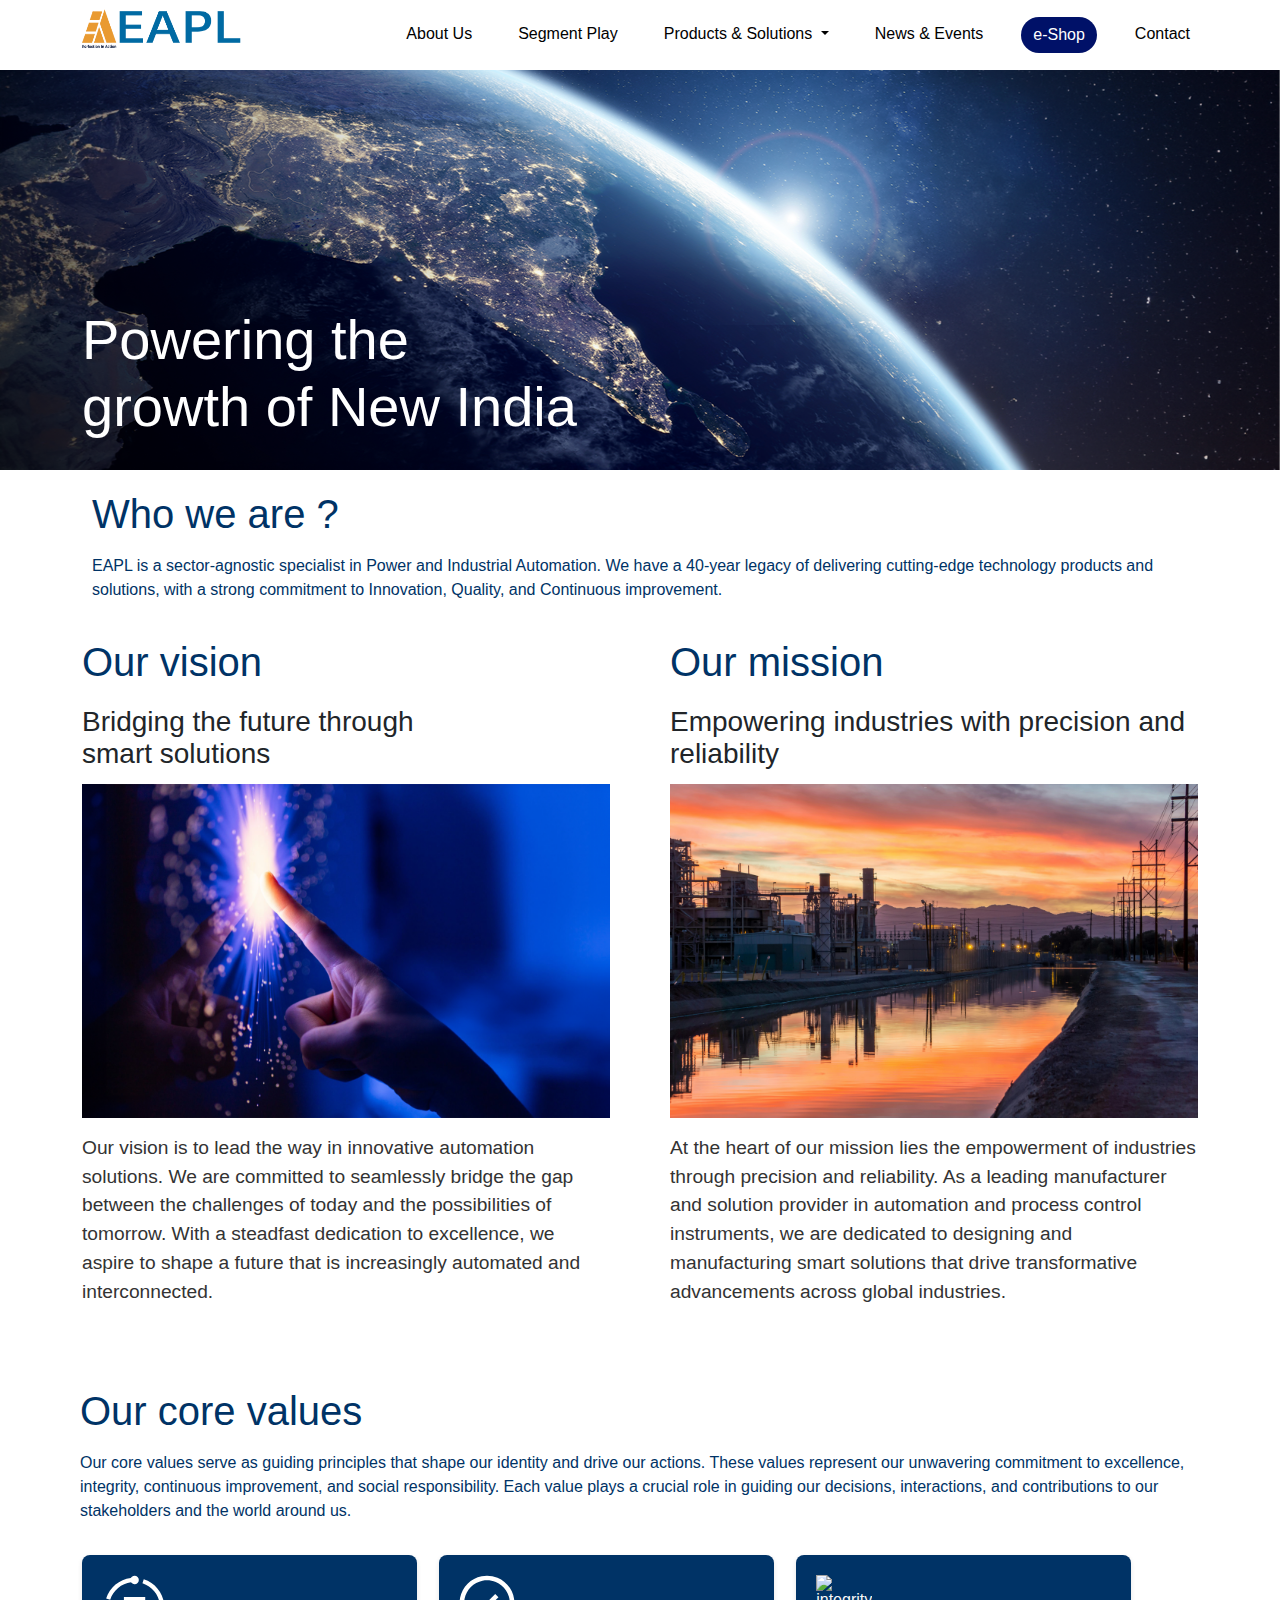
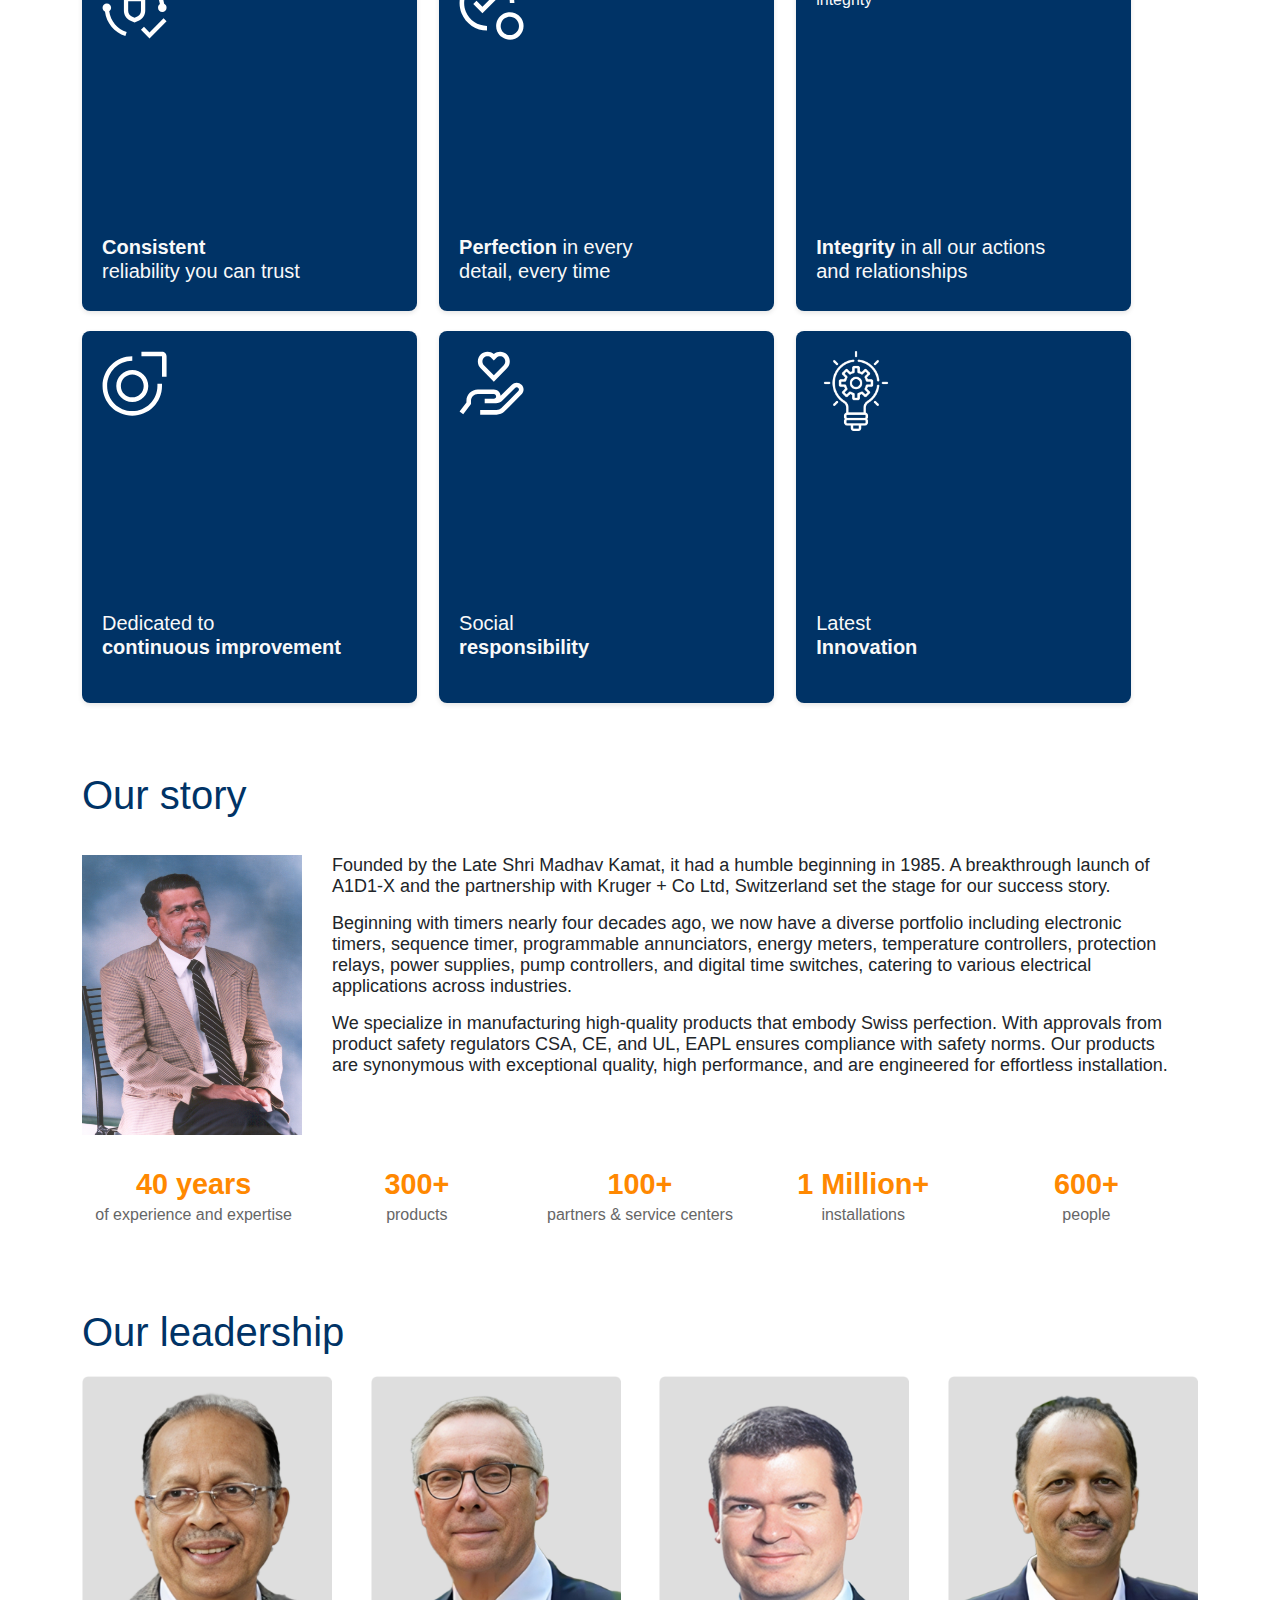
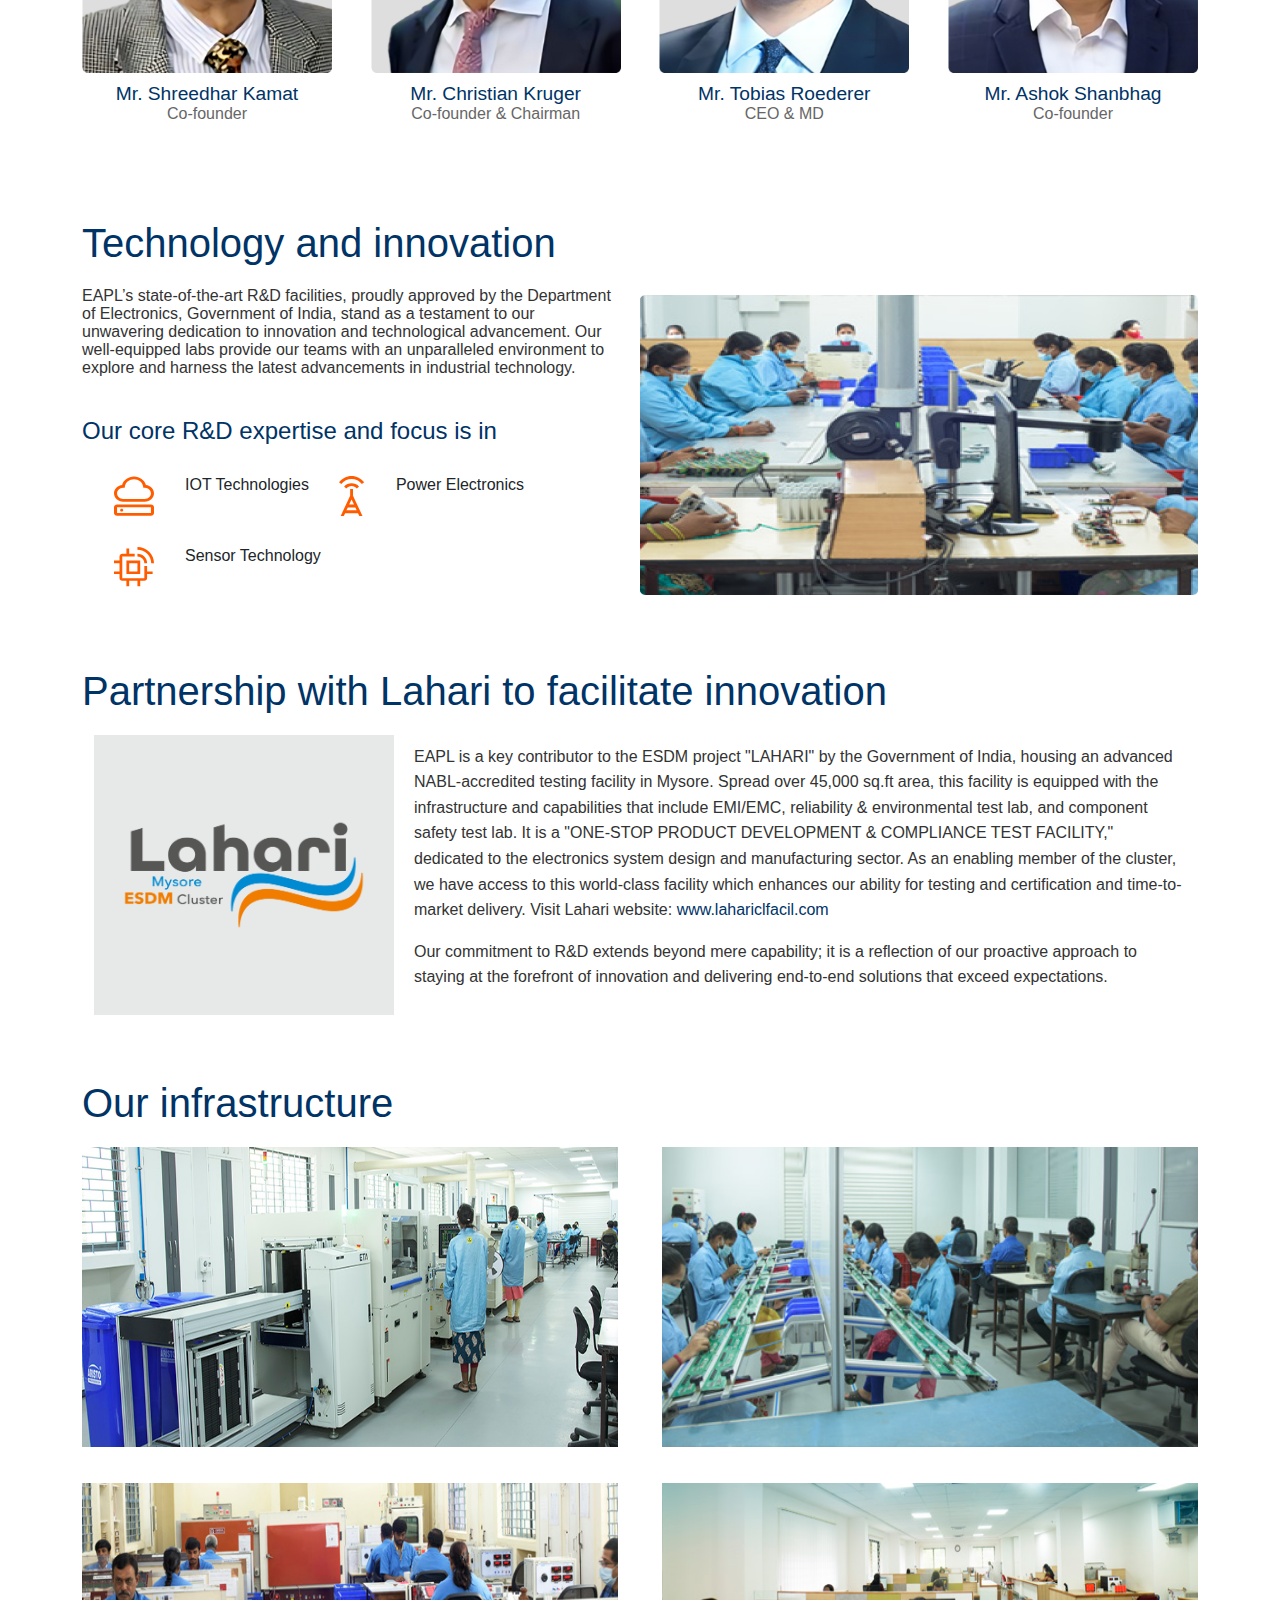
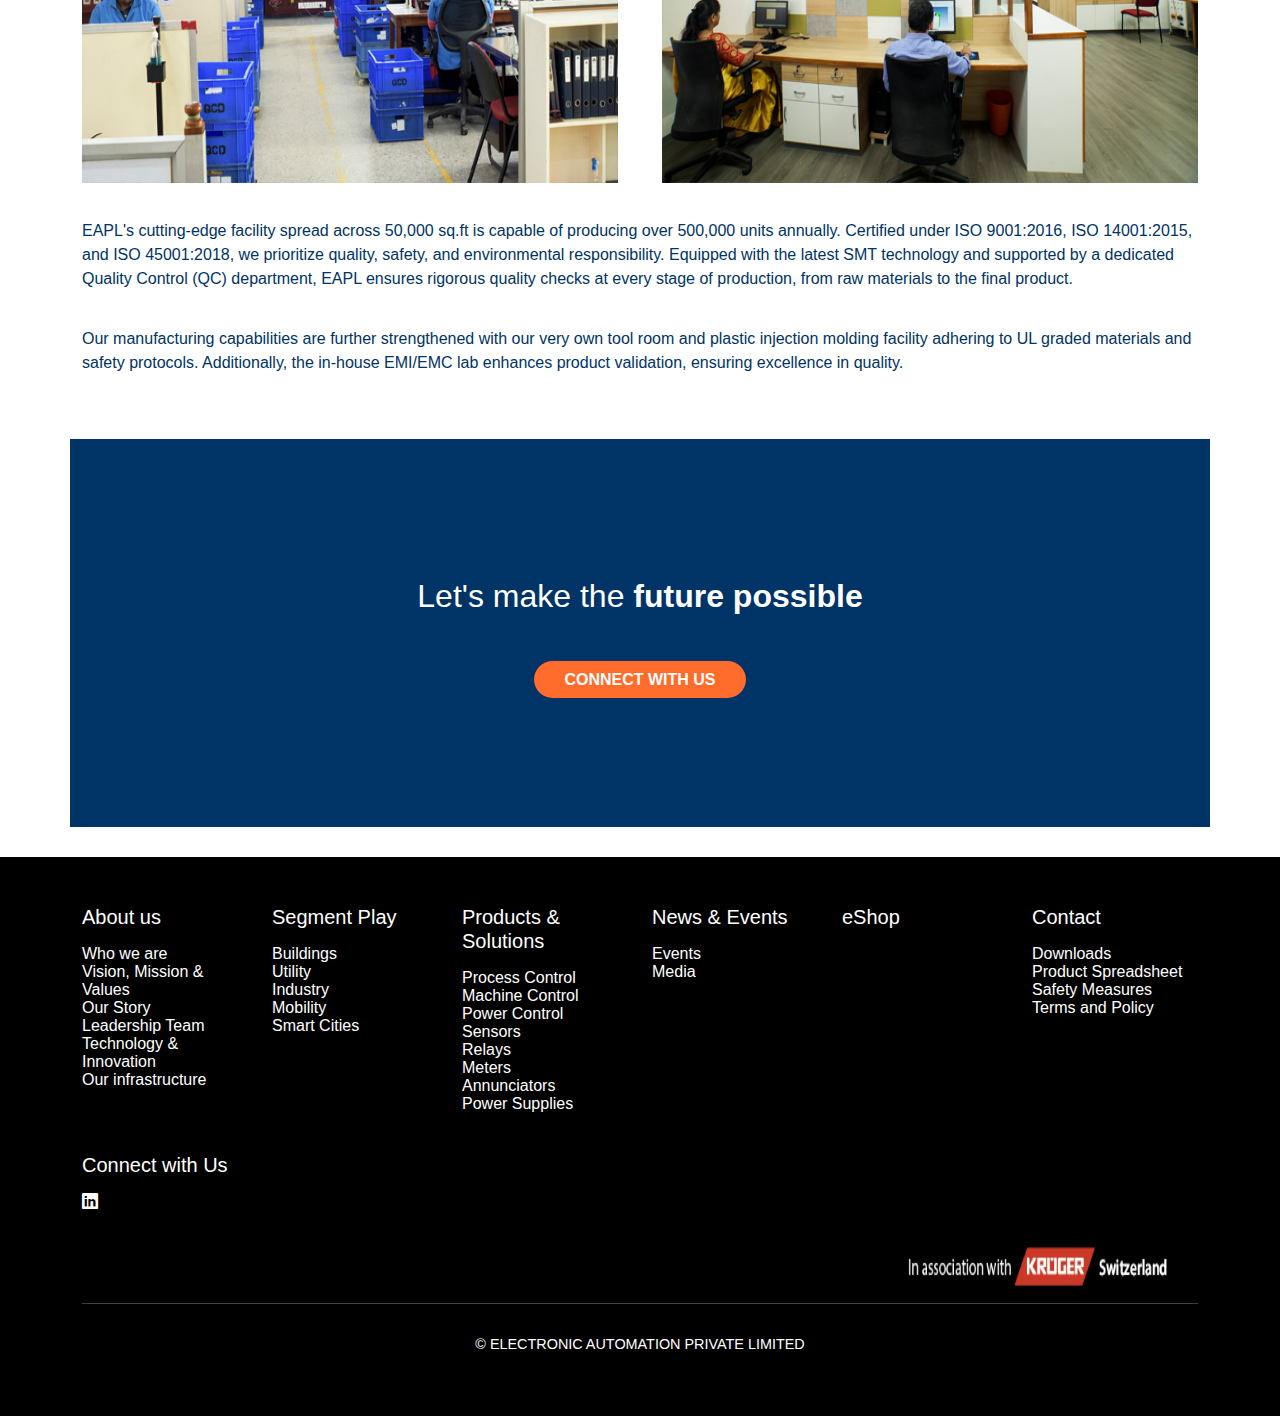
==== commit 4eafe071: "made css changes in hoem page" ====
--- a/about.html
+++ b/about.html
@@ -102,7 +102,7 @@
             </div>
             <div class="value-card">
                <div class="value-icon"><img src="./public/innovation.png" alt="Social responsibility" style="height: 80px;width: 80px;"></div>
-               <h5>New <br>
+               <h5>Latest<br>
                   <b>Innovation</b> 
                </h5>
                <p></p>
@@ -130,7 +130,7 @@
                   <p>of experience and expertise</p>
                </div>
                <div class="story-item">
-                  <h3>150+</h3>
+                  <h3>300+</h3>
                   <p>products</p>
                </div>
                <div class="story-item">
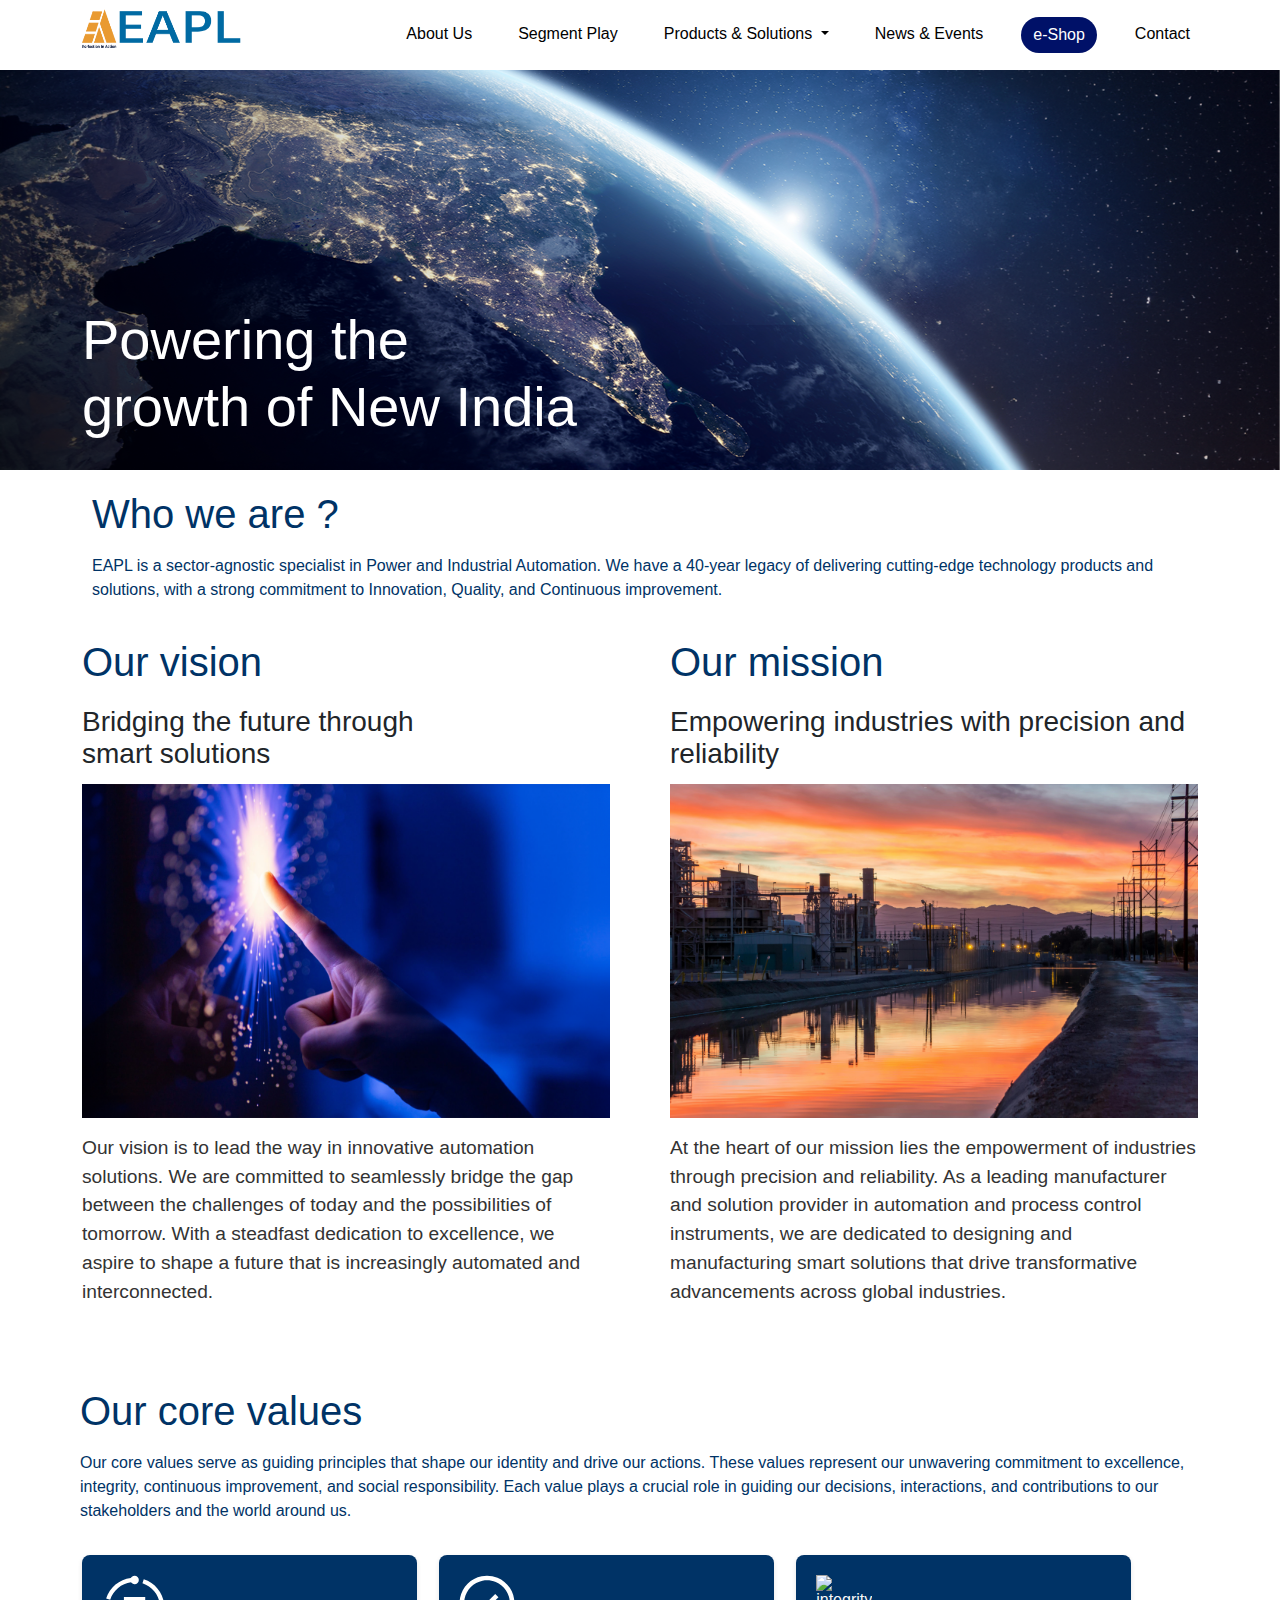
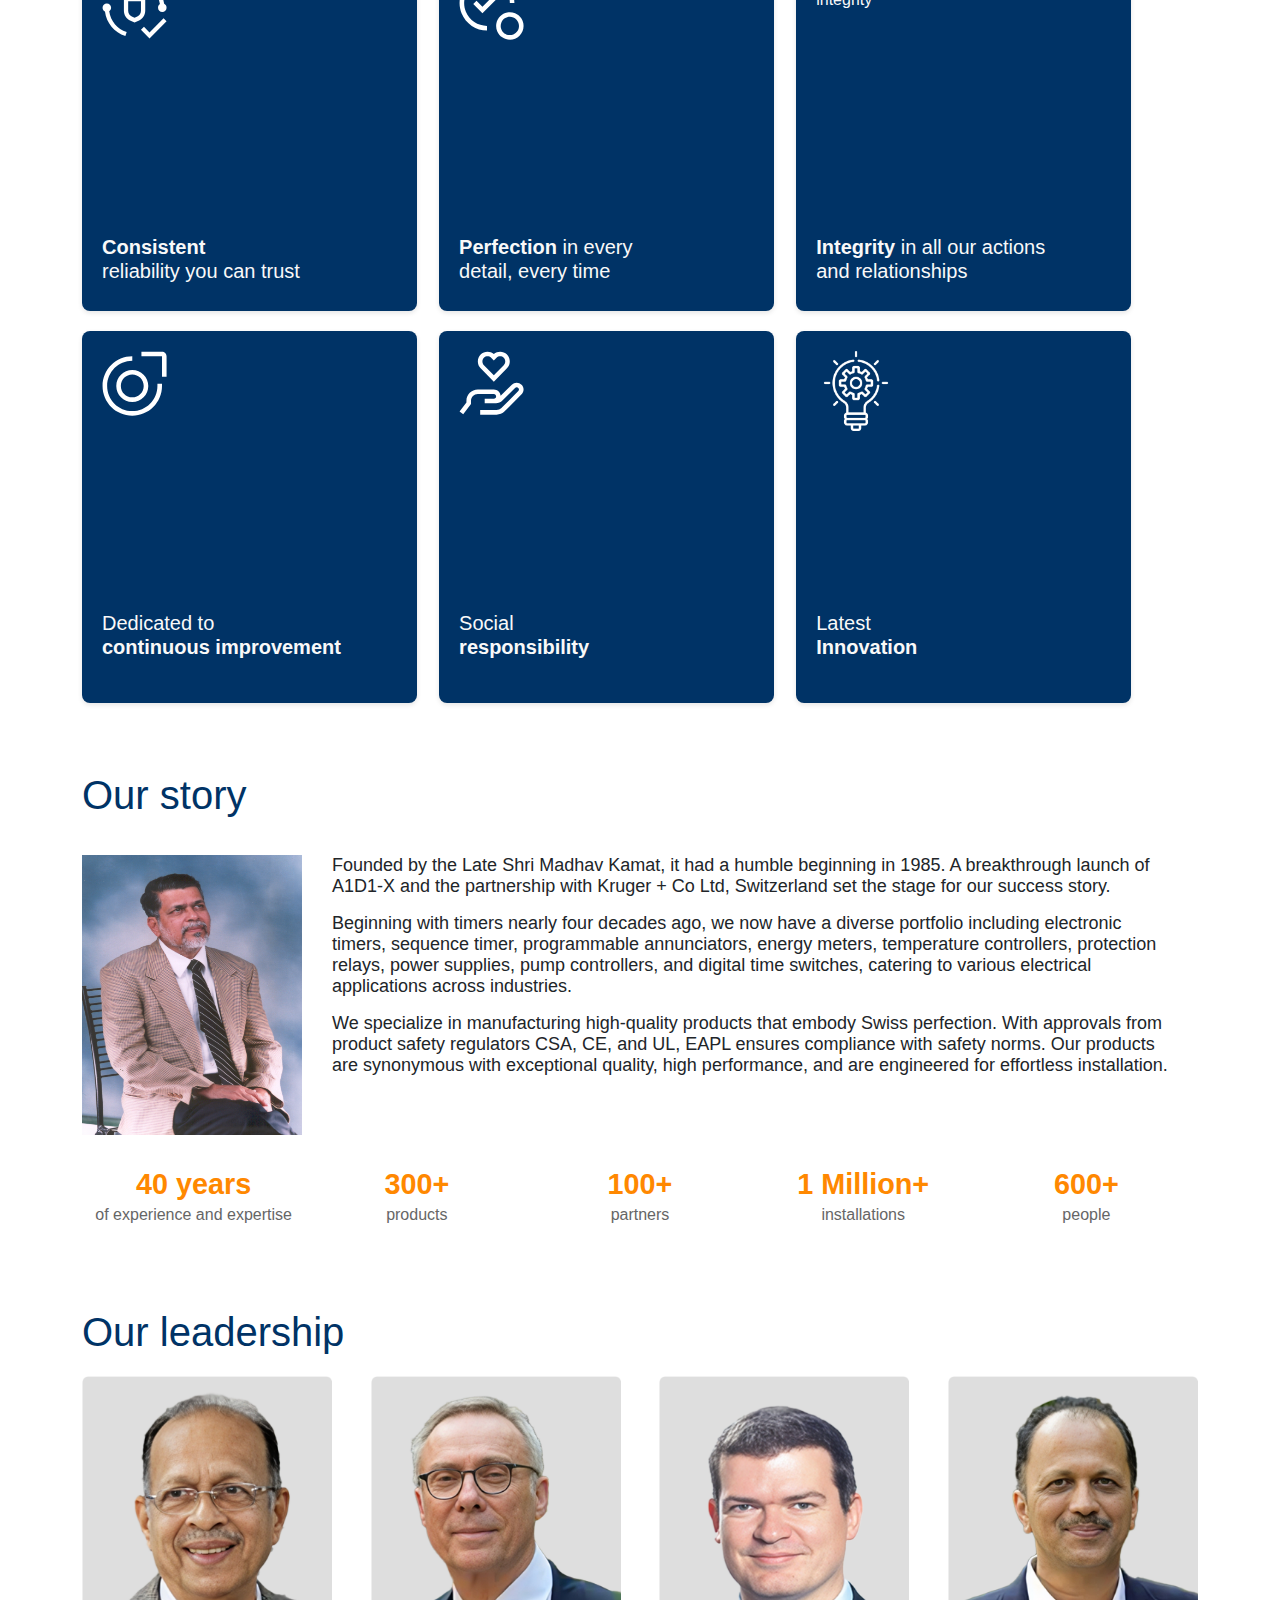
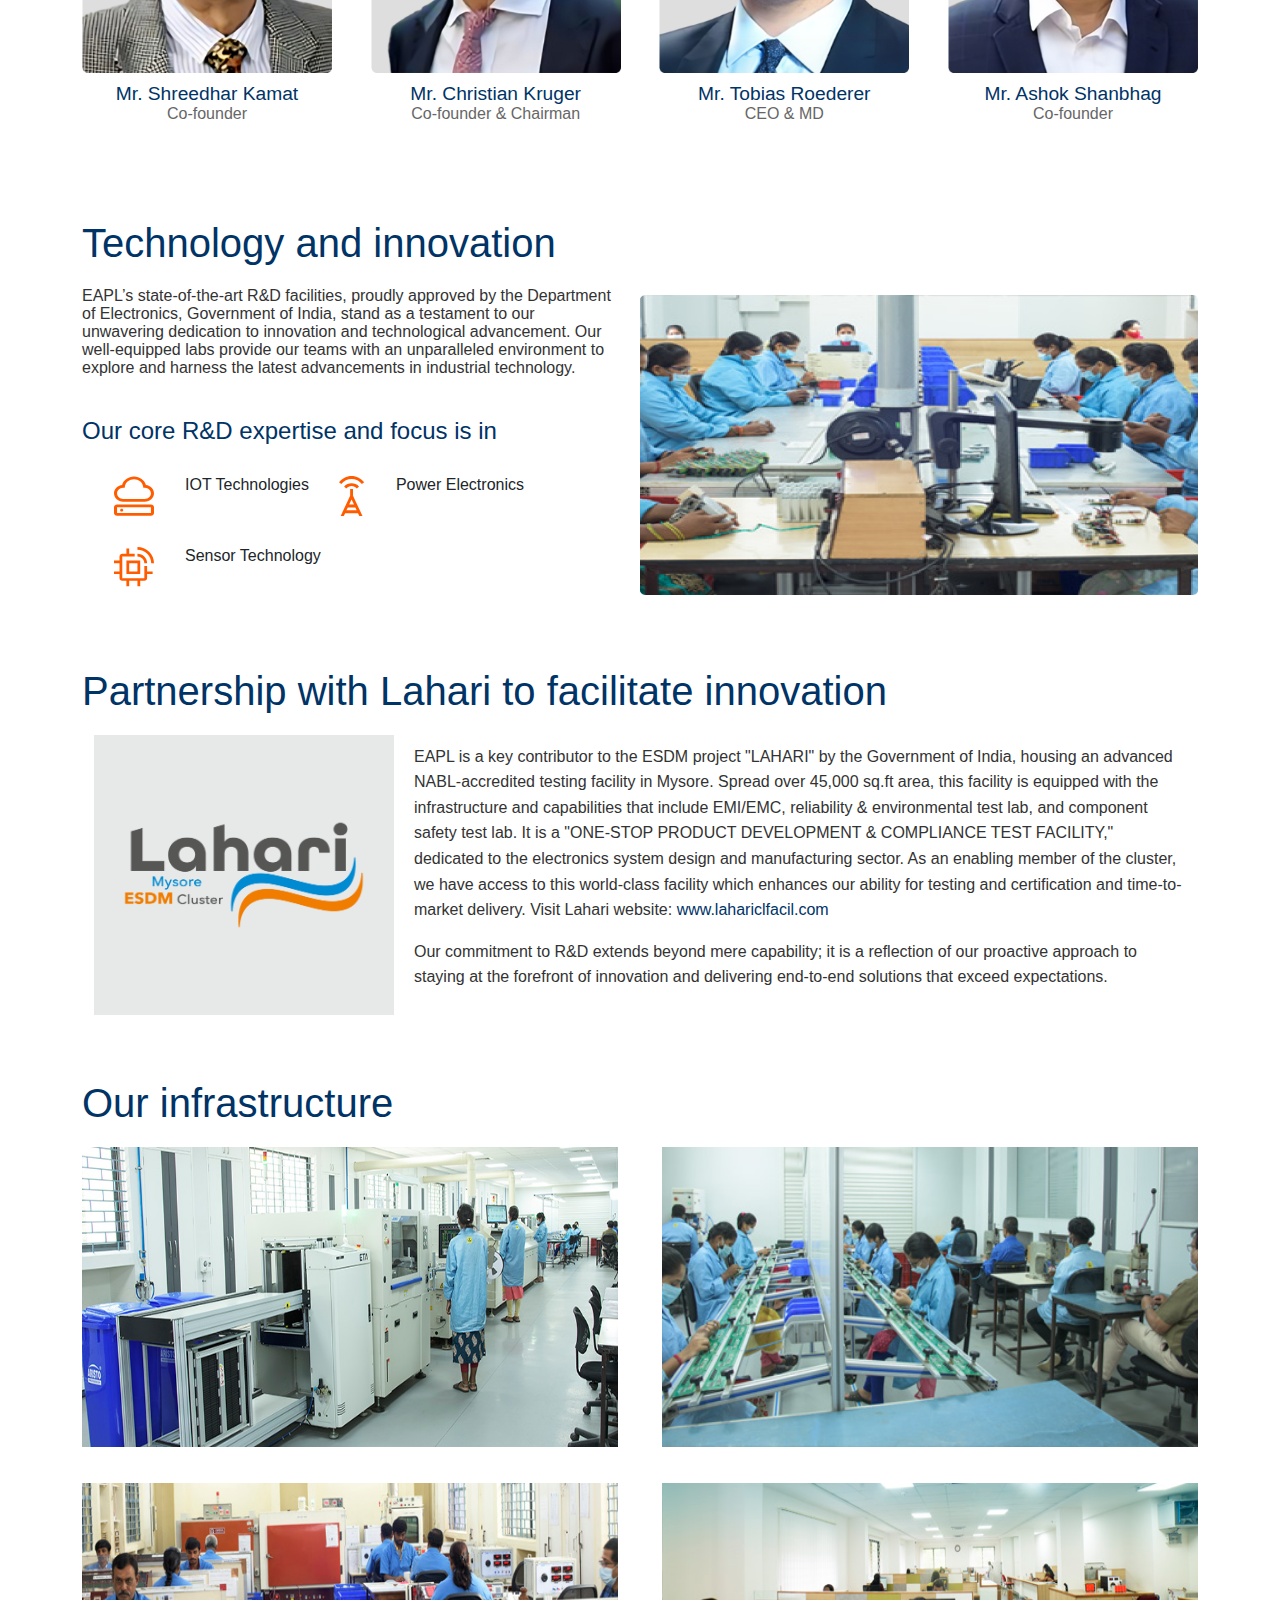
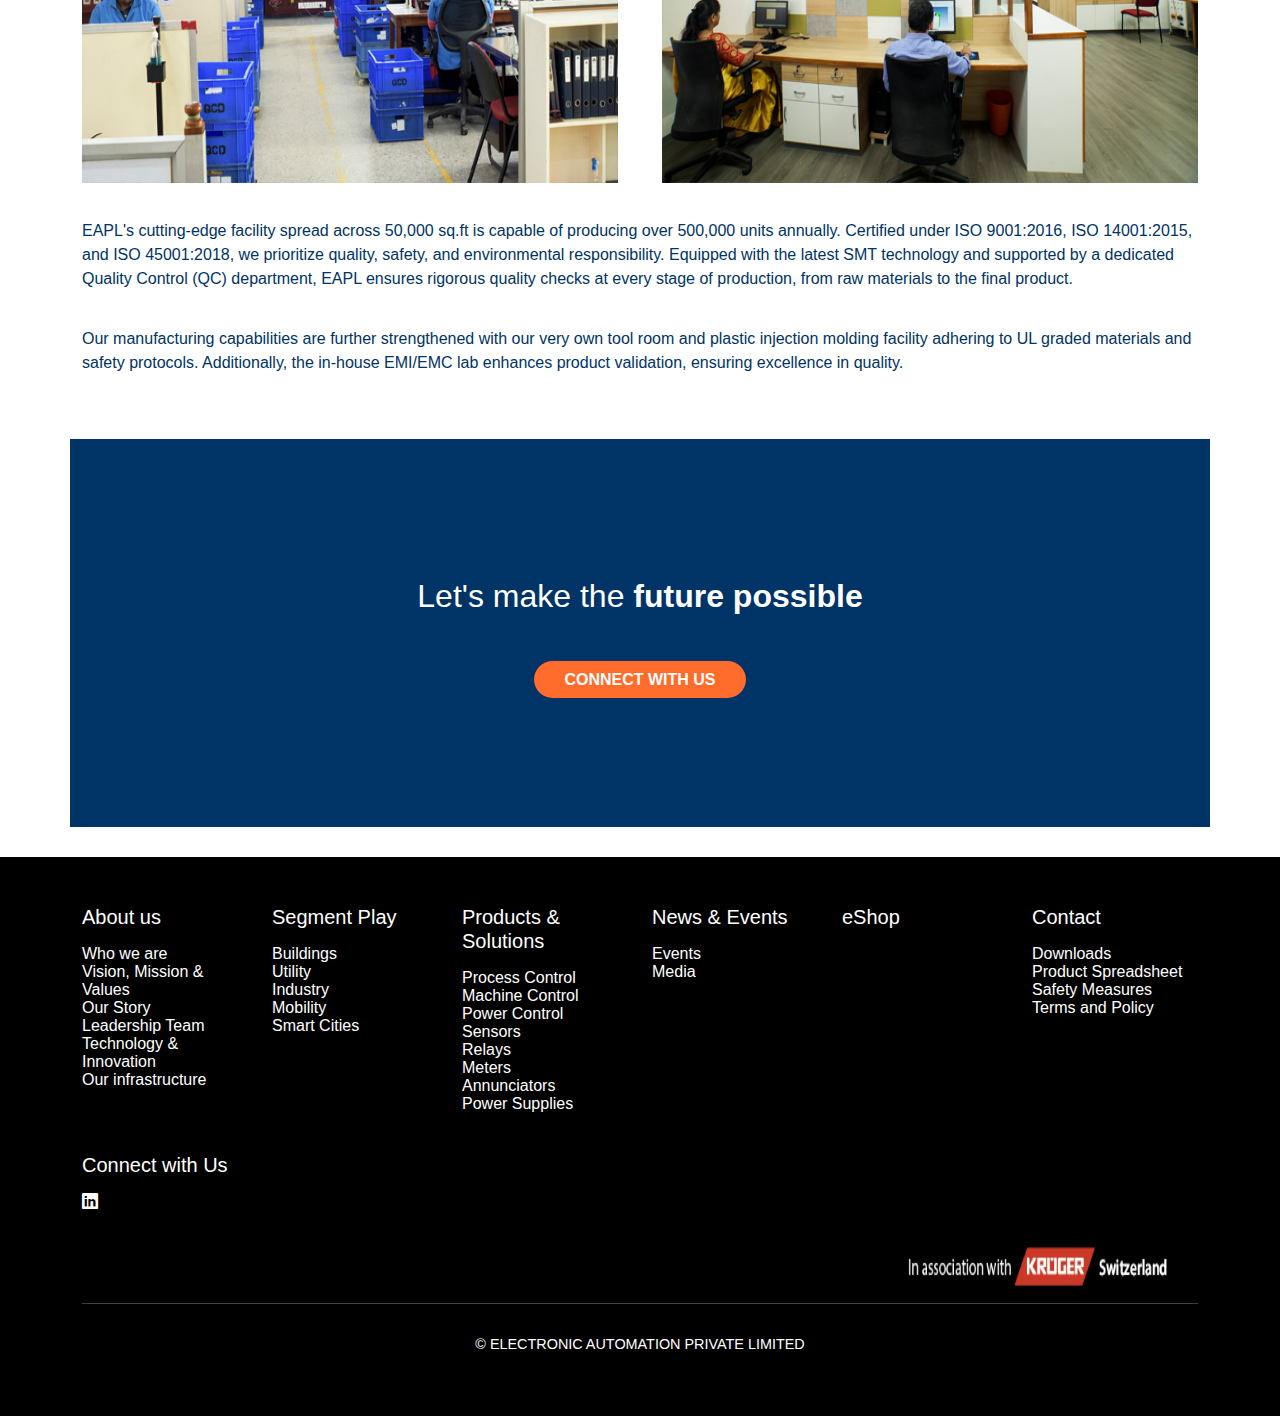
==== commit e7d5b1f7: "added redirect file" ====
--- a/about.html
+++ b/about.html
@@ -135,7 +135,7 @@
                </div>
                <div class="story-item">
                   <h3>100+</h3>
-                  <p>partners & service centers</p>
+                  <p>partners</p>
                </div>
                <div class="story-item">
                   <h3>1 Million+</h3>
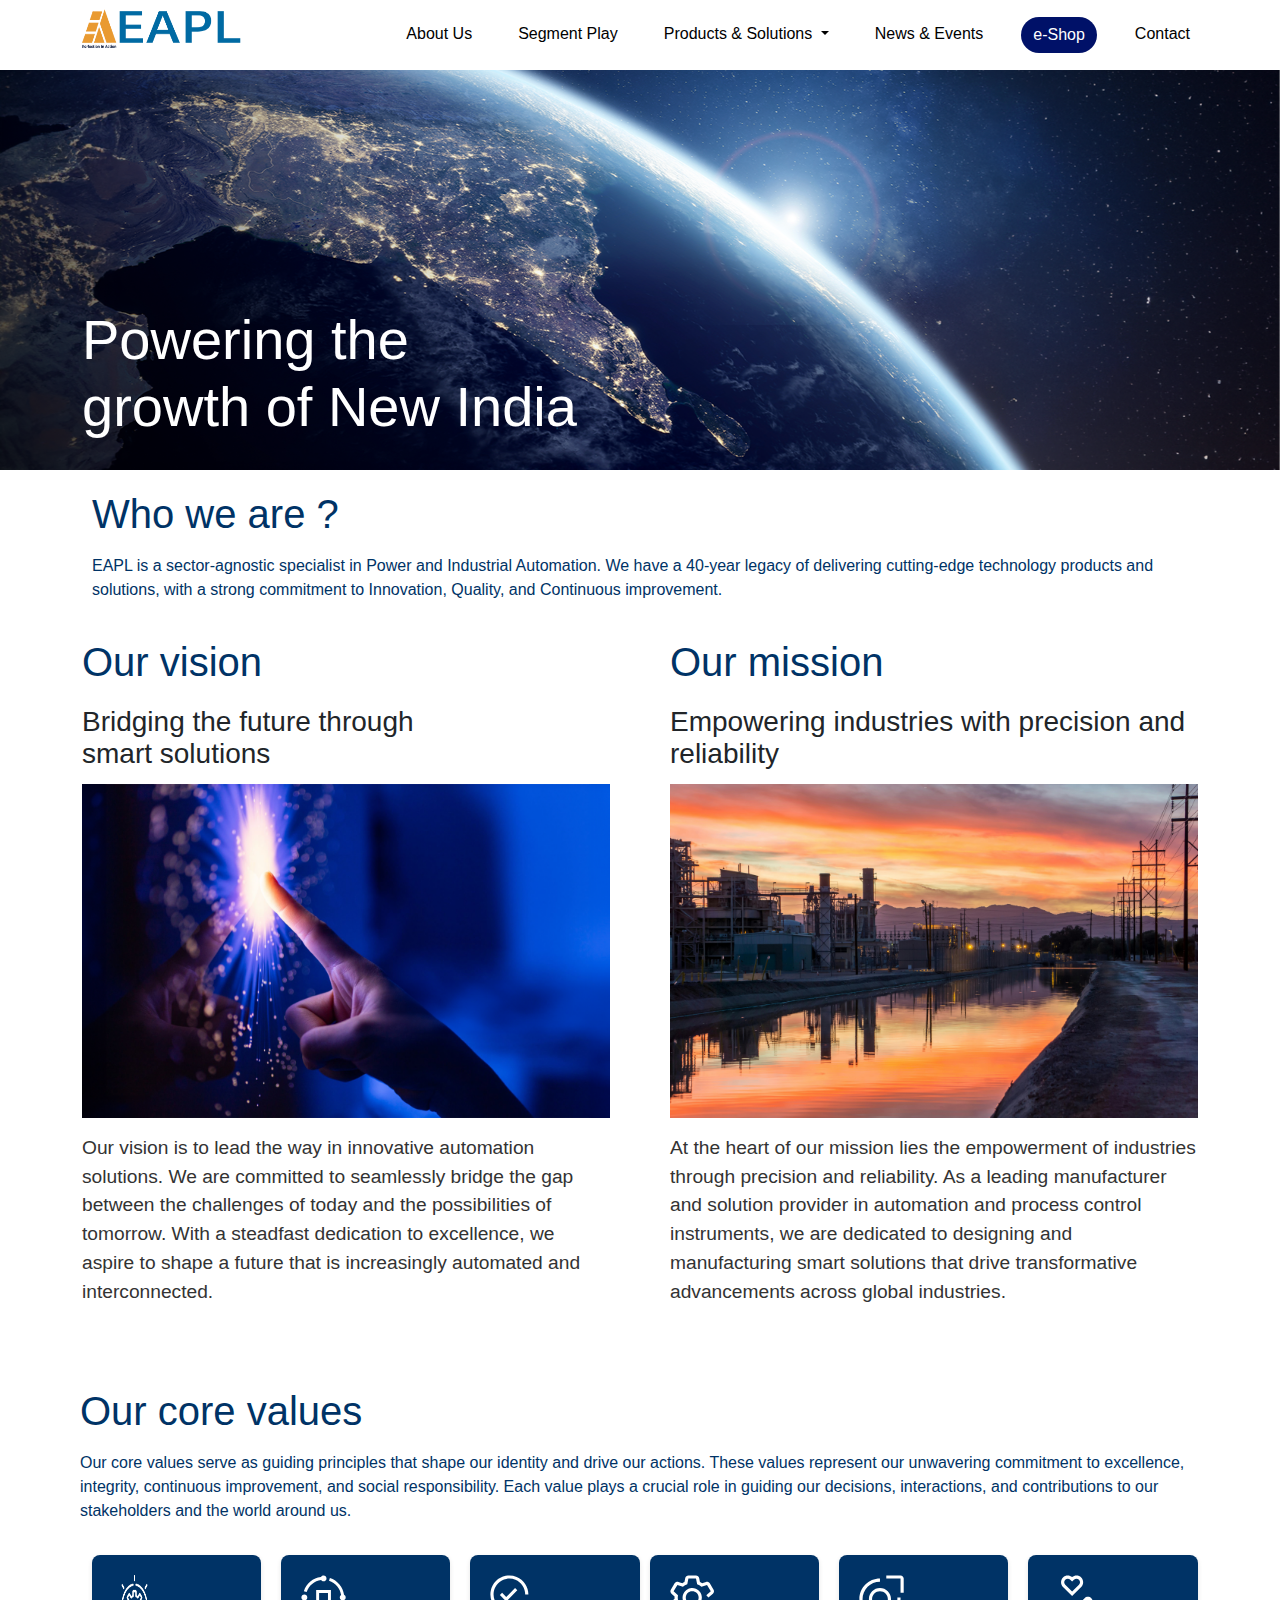
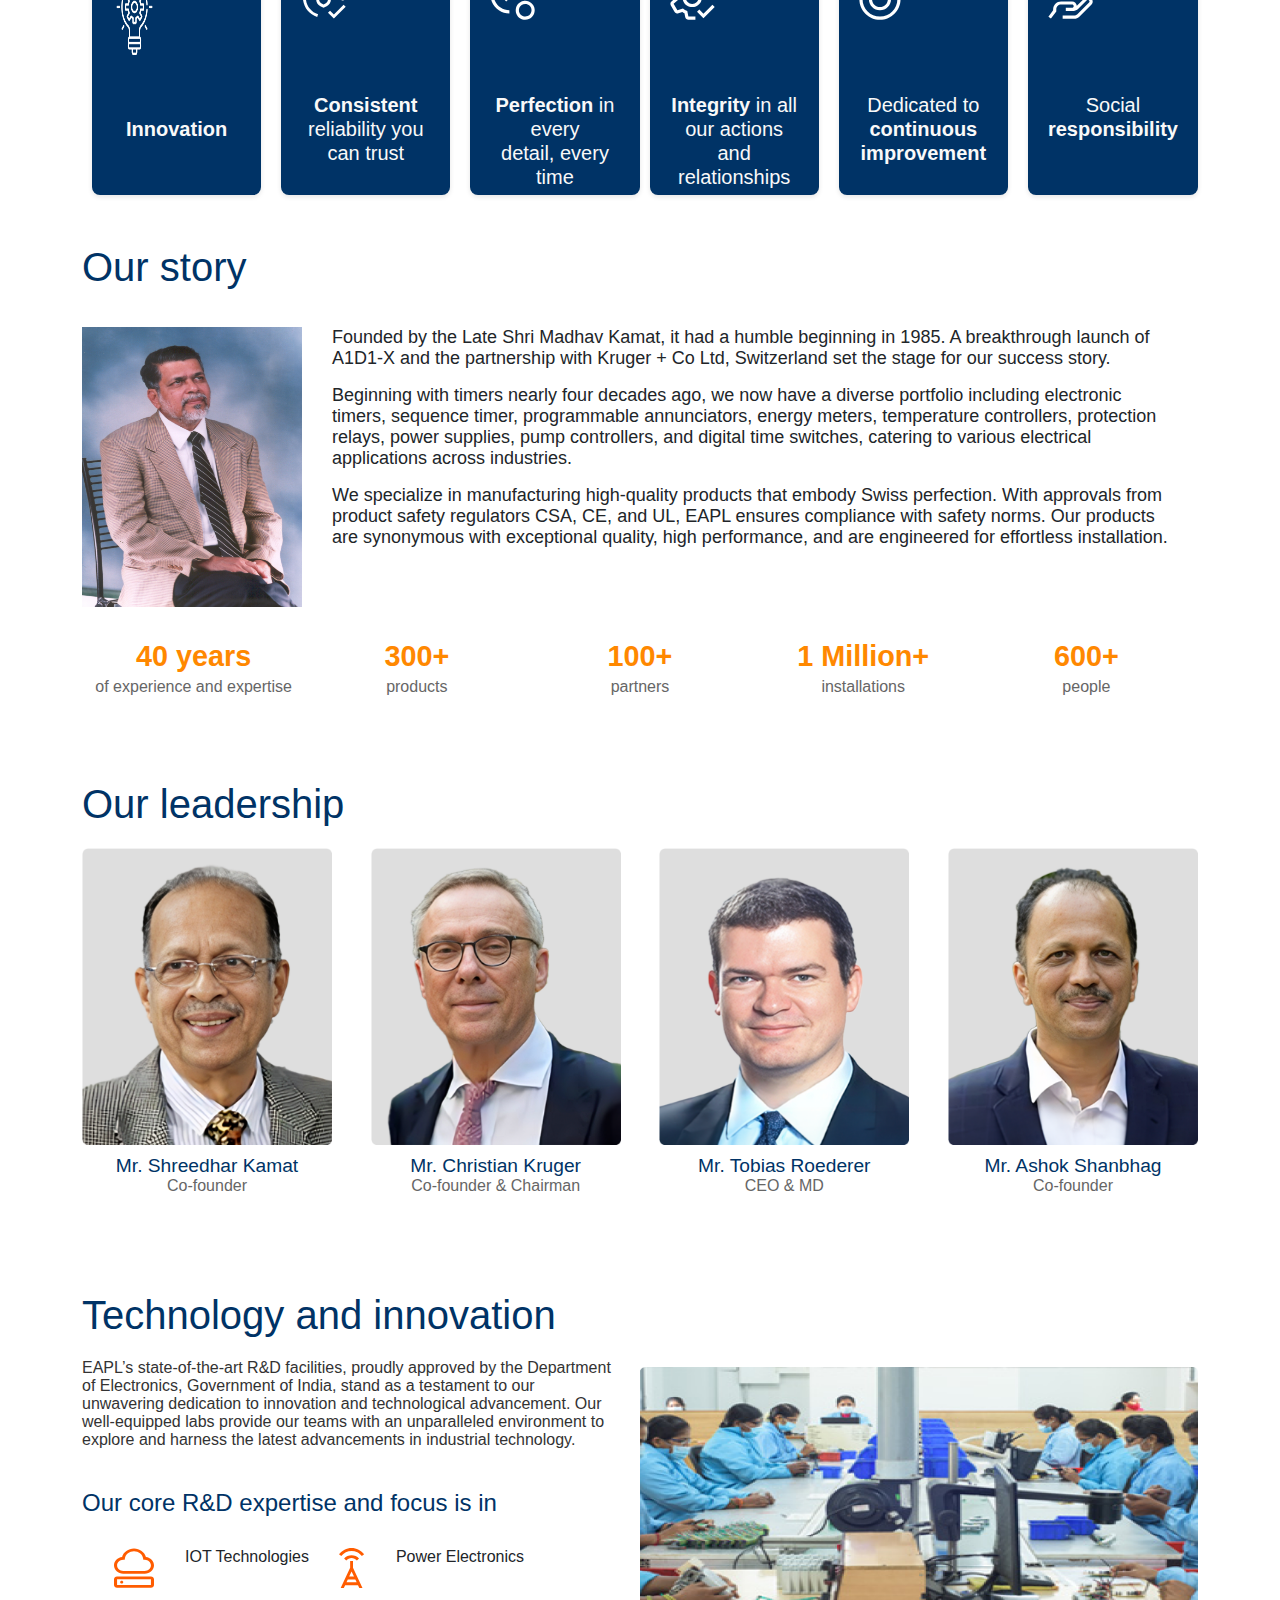
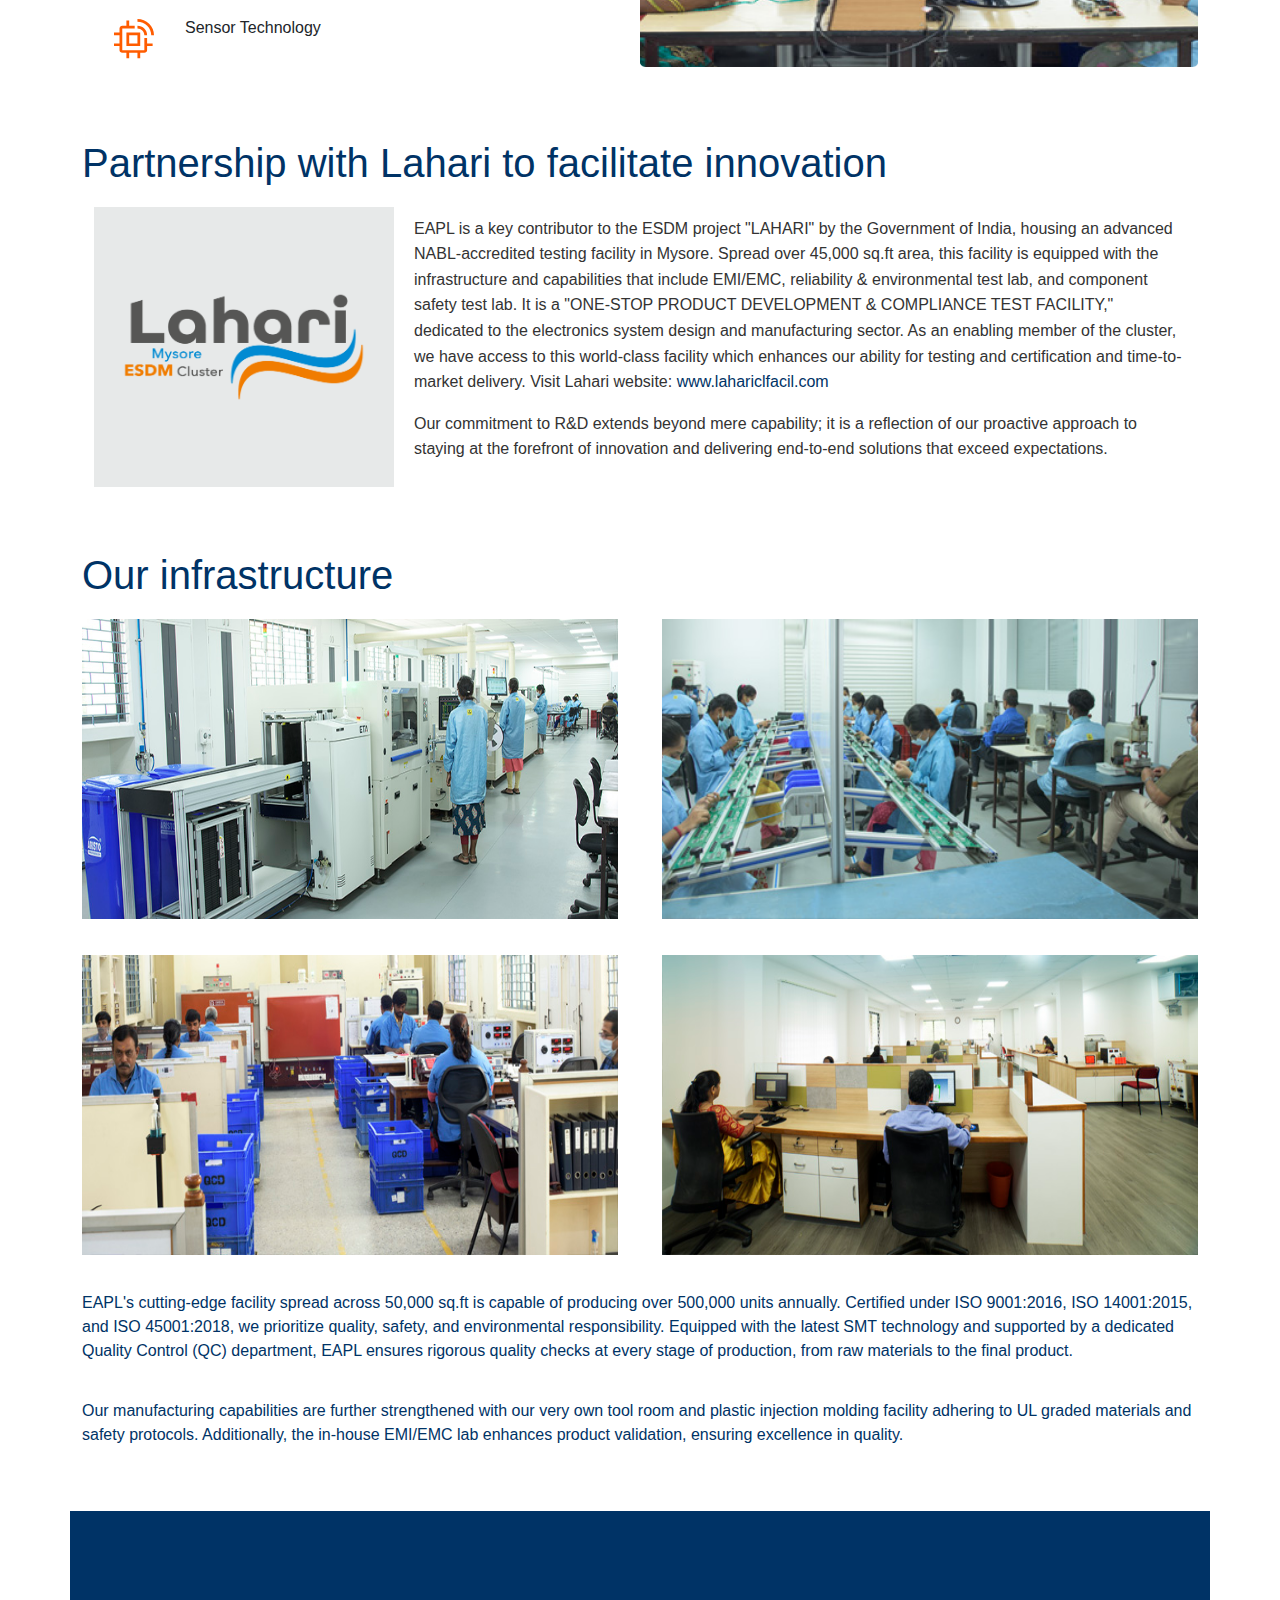
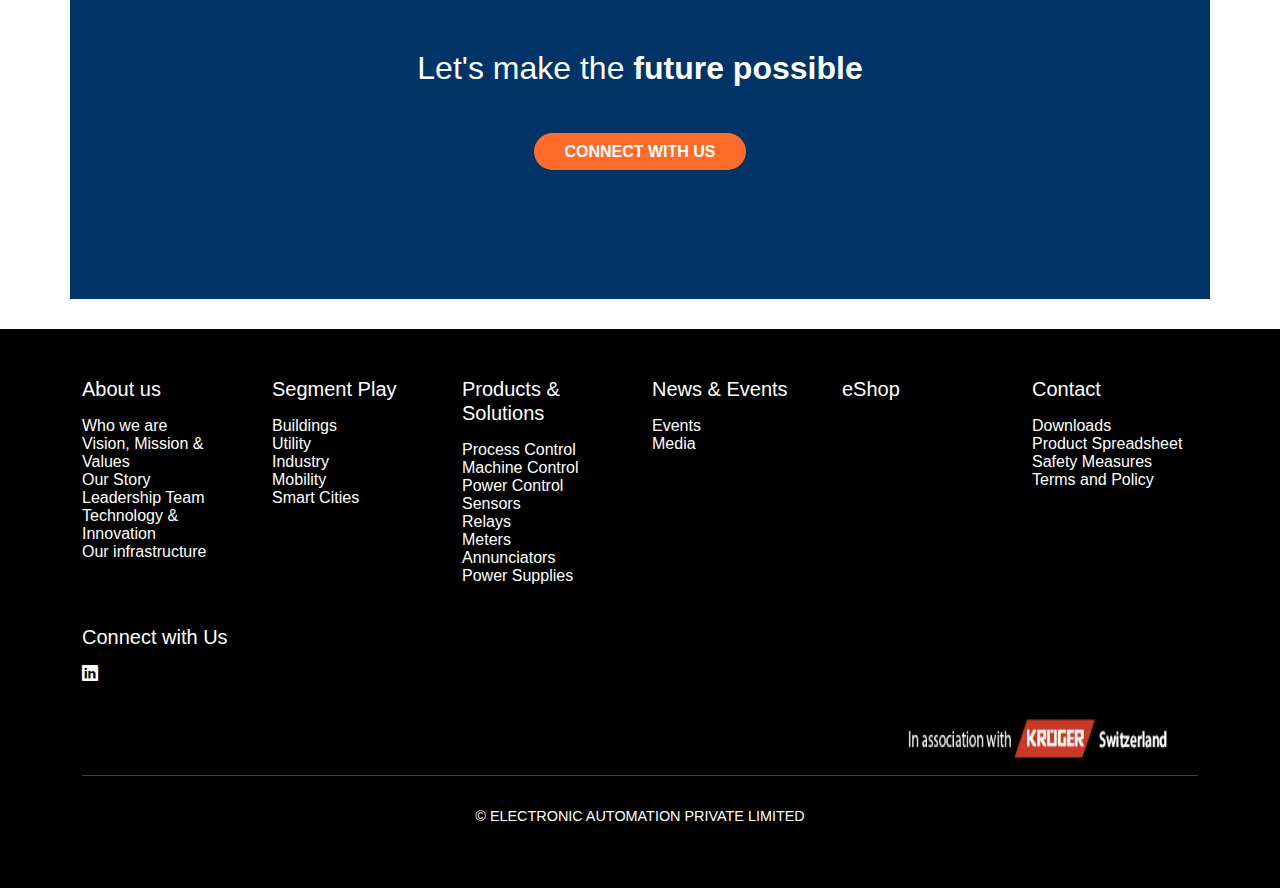
==== commit f546c43d: "updated content" ====
--- a/about.html
+++ b/about.html
@@ -70,45 +70,71 @@
             Our core values serve as guiding principles that shape our identity and drive our actions. These values represent our unwavering commitment to excellence, integrity, continuous improvement, and social responsibility. Each value plays a crucial role in guiding our decisions, interactions, and contributions to our stakeholders and the world around us.
          </p>
       </section>
+  
+      <!-- -------------------------------- -->
       <section class="container">
          <div class="values-container">
-            <!-- Value Card 1 -->
-            <div class="value-card">
-               <div class="value-icon"><img src="./EAPL Icons/reliability.svg" alt="reliability"></div>
-               <h5><b>Consistent </b><br> reliability you can trust</h5>
-            </div>
-            <!-- Value Card 2 -->
-            <div class="value-card">
-               <div class="value-icon"><img src="./EAPL Icons/Perfection.svg" alt="Perfection"></div>
-               <h5><b>Perfection</b>  in every<br> detail, every time</h5>
-            </div>
-            <!-- Value Card 3 -->
-            <div class="value-card">
-               <div class="value-icon"><img src="./EAPL Icons/integrity.svg" alt="integrity"></div>
-               <h5><b>Integrity</b> in all our actions<br> and relationships</h5>
-            </div>
-            <!-- Value Card 4 -->
-            <div class="value-card">
-               <div class="value-icon"><img src="./EAPL Icons/continuous improvement.svg" alt="continuous improvement.svg"></div>
-               <h5>Dedicated to<br><b> continuous improvement</b></h5>
-            </div>
-            <!-- Value Card 5 -->
-            <div class="value-card">
-               <div class="value-icon"><img src="./EAPL Icons/Social responsibility.svg" alt="Social responsibility"></div>
-               <h5>Social <br>
-                  <b>responsibility</b> 
-               </h5>
-               <p></p>
-            </div>
-            <div class="value-card">
-               <div class="value-icon"><img src="./public/innovation.png" alt="Social responsibility" style="height: 80px;width: 80px;"></div>
-               <h5>Latest<br>
-                  <b>Innovation</b> 
-               </h5>
-               <p></p>
-            </div>
-         </div>
-      </section>
+             <div class="value-card">
+                 <div class="value-icon"><img src="./public/innovation.png" alt="Social responsibility" style="height: 80px;width: 80px;"></div>
+                 <h5><br>
+                     <b>Innovation</b> 
+                 </h5>
+                 <p></p>
+             </div>
+             <!-- Value Card 1 -->
+             <div class="value-card">
+                 <div class="value-icon"><img src="./EAPL Icons/reliability.svg" alt="reliability"></div>
+                 <h5><b>Consistent </b><br> reliability you can trust</h5>
+             </div>
+             <!-- Value Card 2 -->
+             <div class="value-card">
+                 <div class="value-icon"><img src="./EAPL Icons/Perfection.svg" alt="Perfection"></div>
+                 <h5><b>Perfection</b>  in every<br> detail, every time</h5>
+             </div>
+             <!-- Value Card 3 -->
+             <div class="value-card">
+                 <div class="value-icon"><img src="./EAPL Icons/Integrity.svg" alt="integrity"></div>
+                 <h5><b>Integrity</b> in all our actions<br> and relationships</h5>
+             </div>
+             <!-- Value Card 4 -->
+             <div class="value-card">
+                 <div class="value-icon"><img src="./EAPL Icons/continuous improvement.svg" alt="continuous improvement.svg"></div>
+                 <h5>Dedicated to<br><b> continuous improvement</b></h5>
+             </div>
+             <!-- Value Card 5 -->
+             <div class="value-card">
+                 <div class="value-icon"><img src="./EAPL Icons/Social responsibility.svg" alt="Social responsibility"></div>
+                 <h5>Social <br>
+                     <b>responsibility</b> 
+                 </h5>
+                 <p></p>
+             </div>
+         </div>
+     </section>
+<style>
+   /* Custom CSS for value cards in a single row */
+.values-container {
+    display: flex;
+    flex-wrap: nowrap;
+    justify-content: space-between;
+}
+
+.value-card {
+    flex: 1;
+    margin: 0 10px;
+    text-align: center;
+    height: 240px;
+}
+
+/* Optional: Ensure images are centered and responsive */
+.value-icon img {
+    margin: 0 auto;
+    display: block;
+    max-width: 100%;
+    height: auto;
+}
+
+</style>     
 
       <!-- Story Section -->
       <section class="container py-3">
--- a/about.css
+++ b/about.css
@@ -176,7 +176,7 @@
 }
 
 .value-icon {
-  height: 160px;
+  height: 18px;
   width: 45px;
 }
 
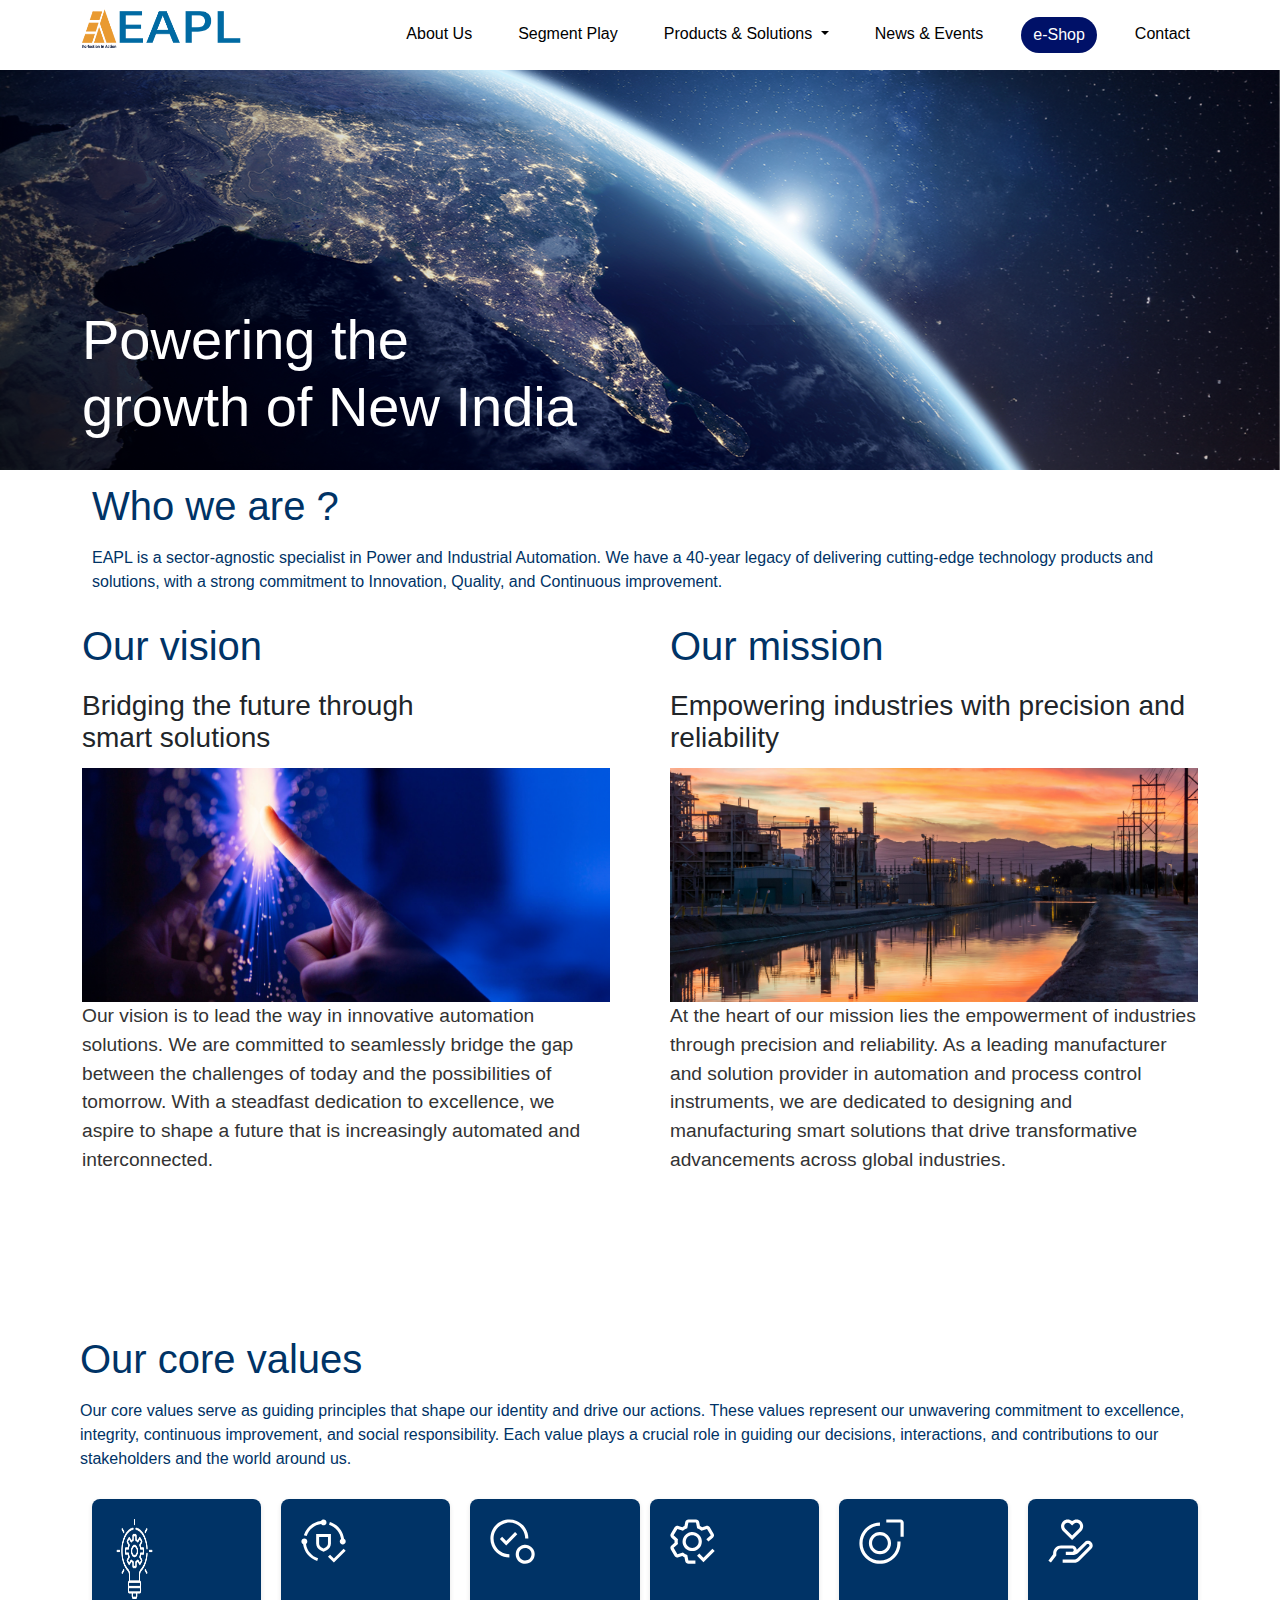
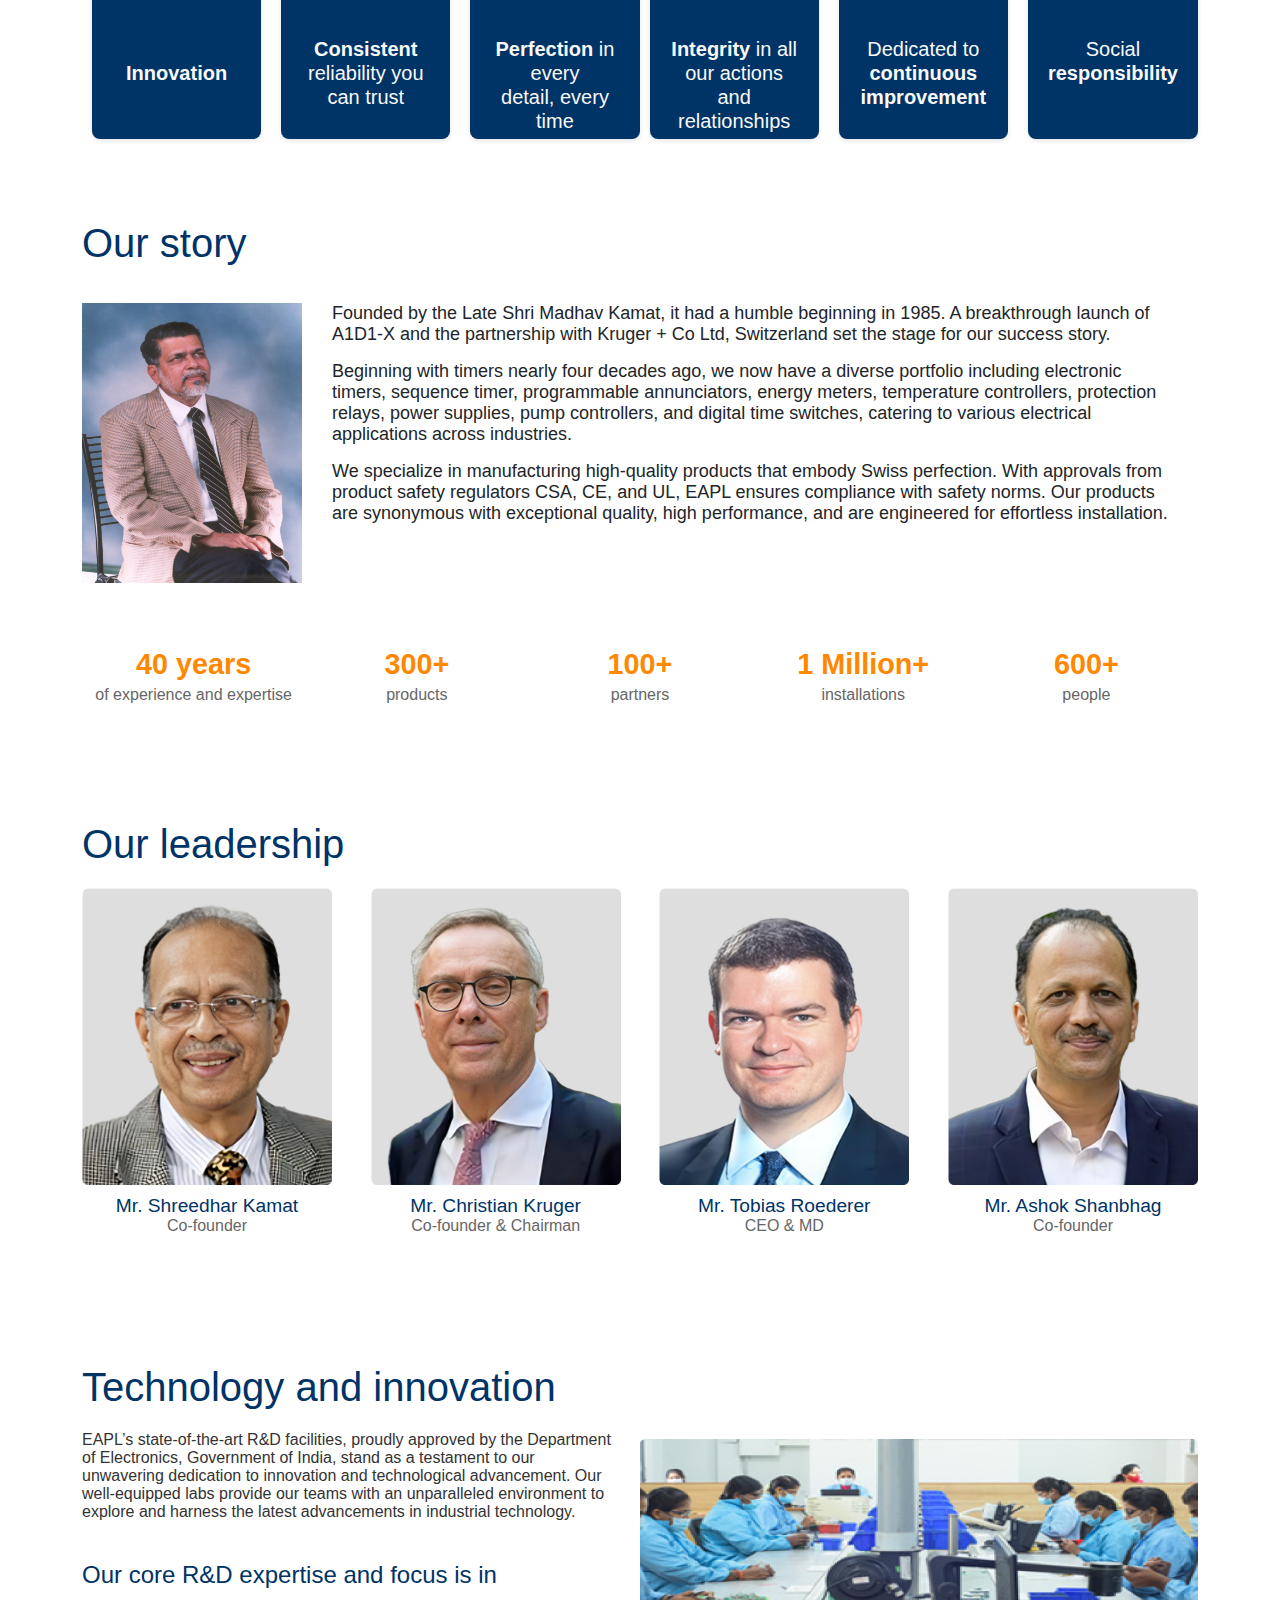
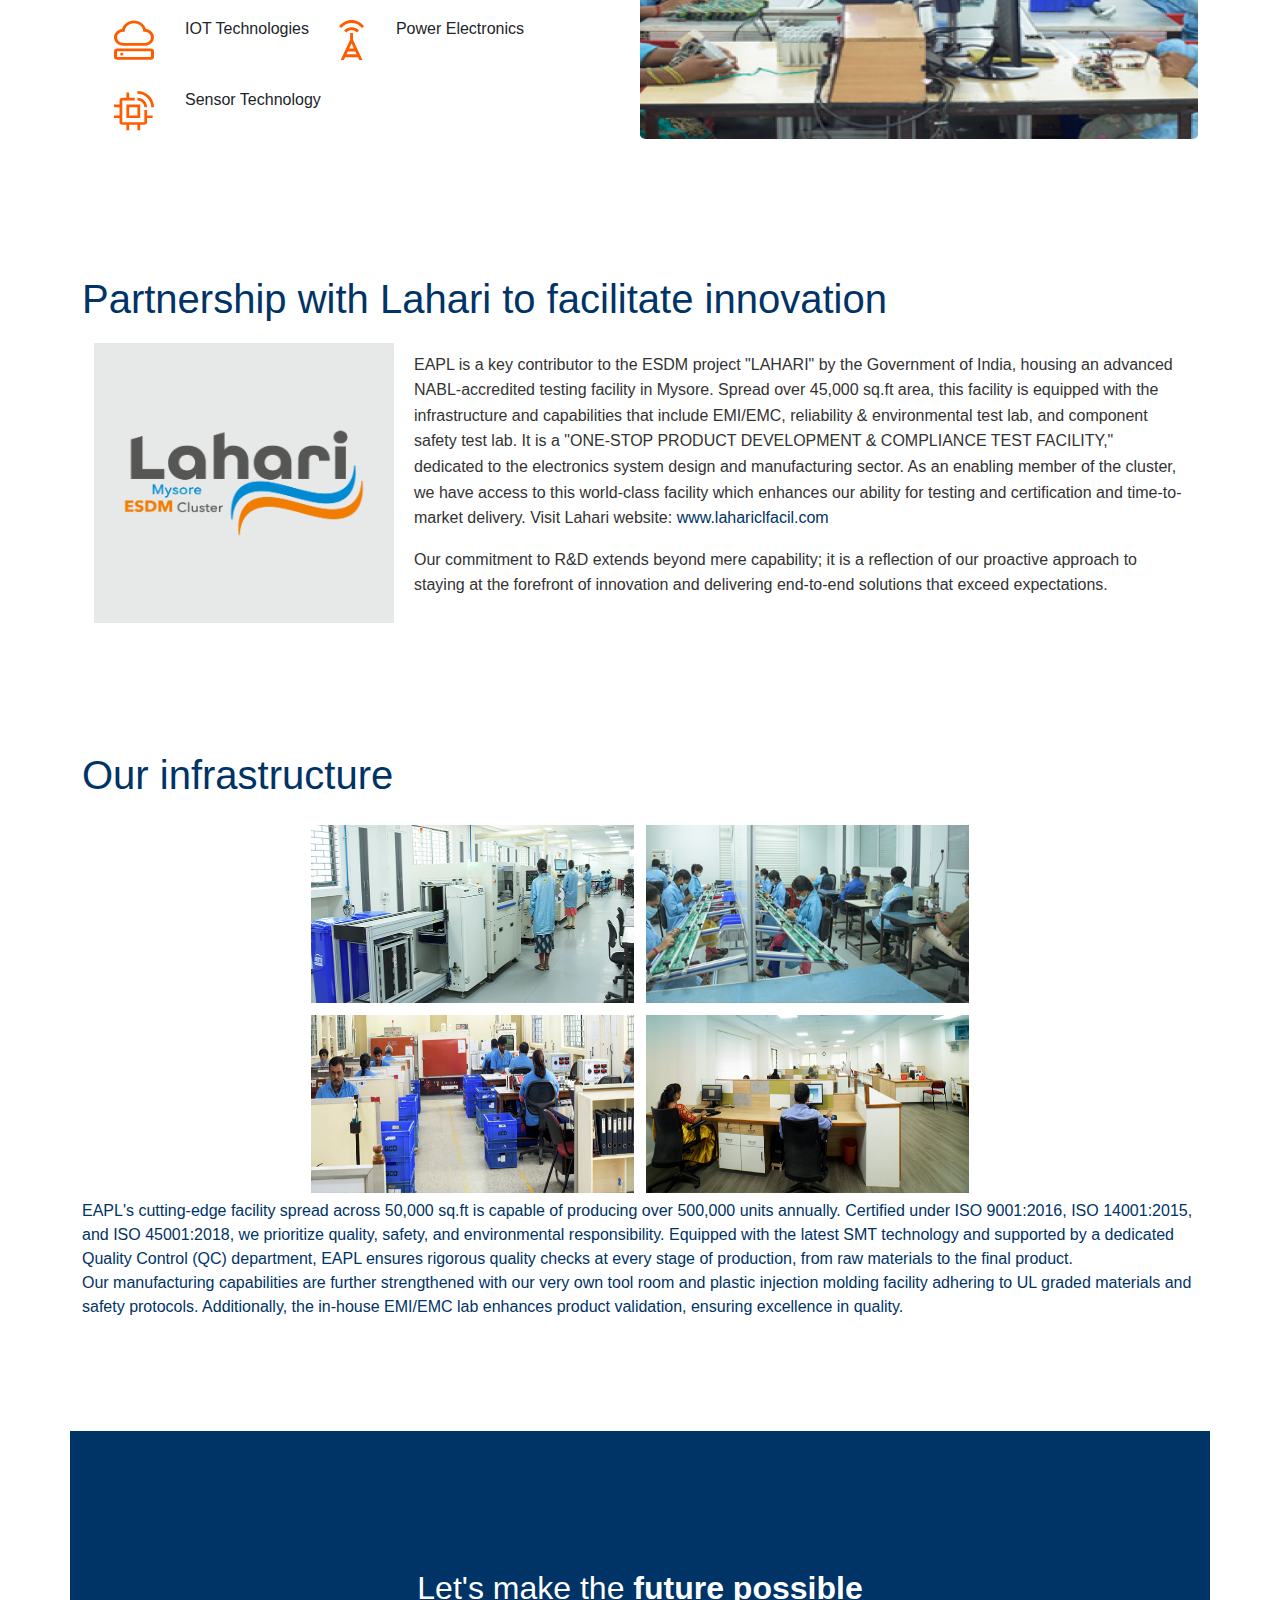
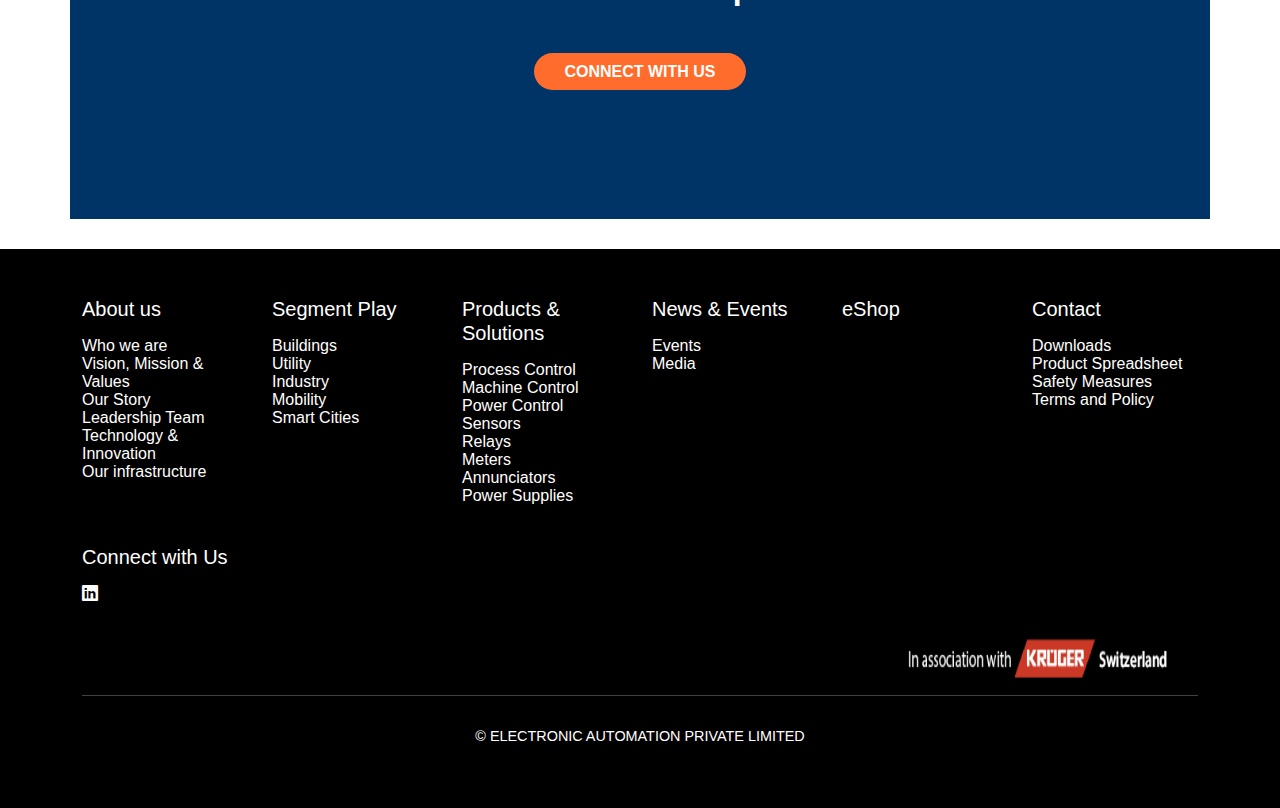
==== commit bea5b606: "updated content" ====
--- a/about.html
+++ b/about.html
@@ -39,7 +39,7 @@
                <h2 class="vision-mission-title">Our vision</h2>
                <div class="vision-mission-tagline">Bridging the future through<br> smart solutions</div>
                <img src="./public/rectangle-156@2x.png" alt="Vision Image" class="vision-mission-image">
-               <p class="vision-mission-text py-3">
+               <p class="vision-mission-text ">
                   Our vision is to lead the way in innovative automation solutions. 
                   We are committed to seamlessly bridge the gap between the challenges 
                   of today and the possibilities of tomorrow. With a steadfast dedication 
@@ -52,7 +52,7 @@
                <h2 class="vision-mission-title">Our mission</h2>
                <div class="vision-mission-tagline">Empowering industries with precision and reliability</div>
                <img src="./public/rectangle-228@2x.png" alt="Mission Image" class="vision-mission-image">
-               <p class="vision-mission-text py-3">
+               <p class="vision-mission-text ">
                   At the heart of our mission lies the empowerment of industries 
                   through precision and reliability. As a leading manufacturer and 
                   solution provider in automation and process control instruments, 
@@ -64,7 +64,7 @@
       </section>
 
       <!-- Core Values Section -->
-      <section class="who-we-are-section container py-3">
+      <section class="who-we-are-section container">
          <h1 class="who-we-are-title">Our core values</h1>
          <p class="who-we-are-content">
             Our core values serve as guiding principles that shape our identity and drive our actions. These values represent our unwavering commitment to excellence, integrity, continuous improvement, and social responsibility. Each value plays a crucial role in guiding our decisions, interactions, and contributions to our stakeholders and the world around us.
@@ -137,7 +137,7 @@
 </style>     
 
       <!-- Story Section -->
-      <section class="container py-3">
+      <section class="container py-5">
          <div class="story-container mb-3">
             <h1 class="vision-mission-title">Our story</h1>
             <section class="founder-section py-3">
@@ -150,7 +150,7 @@
                   <p>We specialize in manufacturing high-quality products that embody Swiss perfection. With approvals from product safety regulators CSA, CE, and UL, EAPL ensures compliance with safety norms. Our products are synonymous with exceptional quality, high performance, and are engineered for effortless installation.</p>
                </div>
             </section>
-            <div class="story-grid mt-3">
+            <div class="story-grid mt-5">
                <div class="story-item">
                   <h3>40 years</h3>
                   <p>of experience and expertise</p>
@@ -285,7 +285,7 @@
       </script>
 
       <!-- Technology and Innovation Section -->
-      <section class="container py-3">
+      <section class="container py-5">
          <h1 class="vision-mission-title">Technology and innovation</h1>
          <div class="tech-innovation-section mt-3">
             <div class="tech-innovation-content">
@@ -308,7 +308,7 @@
       </section>
 
       <!-- Partnership Section -->
-      <section class="container py-3 partnership-content">
+      <section class="container py-5 partnership-content">
          <h1 class="vision-mission-title">Partnership with Lahari to facilitate innovation</h1>
          <div class="container partnership-section">
             <div class="partnership-logo">
@@ -336,7 +336,7 @@
       </section>
 
       <!-- Infrastructure Section -->
-      <section class="container py-3">
+      <section class="container py-5">
          <h1 class="vision-mission-title">Our infrastructure</h1>
          <div class="infrastructure-content">
             <div class="infrastructure-image-container">
@@ -355,9 +355,10 @@
                EAPL's cutting-edge facility spread across 50,000 sq.ft is capable of producing over 500,000 units annually. 
                Certified under ISO 9001:2016, ISO 14001:2015, and ISO 45001:2018, we prioritize quality, safety, and environmental responsibility.
                Equipped with the latest SMT technology and supported by a dedicated Quality Control (QC) department, EAPL ensures rigorous quality checks at every stage of production, from raw materials to the final product.
+               <br>Our manufacturing capabilities are further strengthened with our very own tool room and plastic injection molding facility adhering to UL graded materials and safety protocols. Additionally, the in-house EMI/EMC lab enhances product validation, ensuring excellence in quality.
             </p>
             <p class="infrastructure-text">
-               Our manufacturing capabilities are further strengthened with our very own tool room and plastic injection molding facility adhering to UL graded materials and safety protocols. Additionally, the in-house EMI/EMC lab enhances product validation, ensuring excellence in quality.
+               
             </p>
          </div>
       </section>
--- a/about.css
+++ b/about.css
@@ -61,7 +61,7 @@
 .who-we-are-section {
   background-color: #fff; 
   width: 100%;
-  padding: 20px 0; 
+  padding: 12px 0; 
   text-align: left;
   padding-left: 10px;
 }
@@ -118,7 +118,7 @@
 
 .vision-mission-image {
   width: 100%;
-  height: auto;
+  height: 35%;
   object-fit: cover; 
 }
 
@@ -522,19 +522,22 @@
 .infrastructure-content {
   display: flex;
   flex-direction: column; 
-  gap: 20px; 
+  /* gap: 20px;  */
 }
 
 .infrastructure-image-container {
   display: flex;
-  justify-content: space-between;
+  /* justify-content: space-between; */
+  justify-content: center;
+
   flex-wrap: wrap;
-  margin-bottom: 1rem;
+  /* margin-bottom: 1rem; */
 }
 
 .infrastructure-img {
-  width: 48%; 
-  height: 300px;
+  padding: 6px;
+  width: 30%; 
+  height: 190px;
 }
 
 @media (max-width: 768px) {
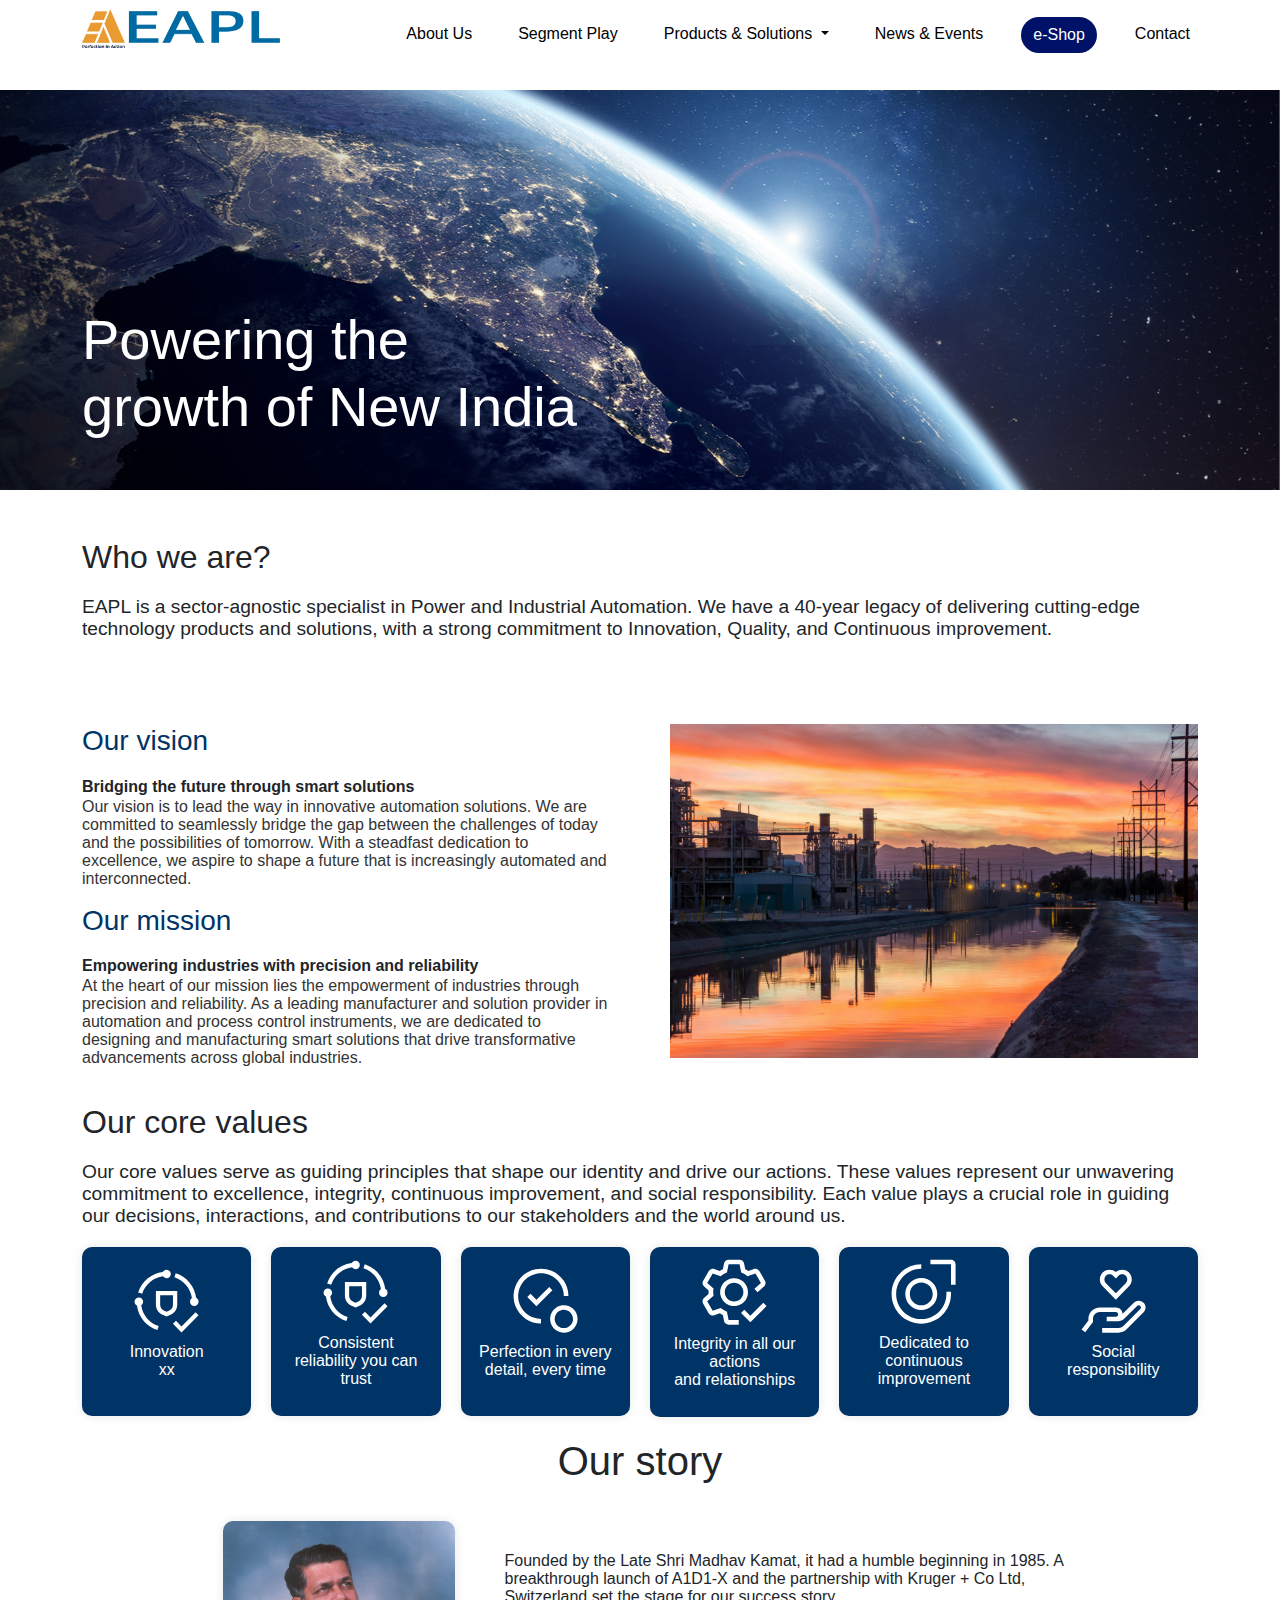
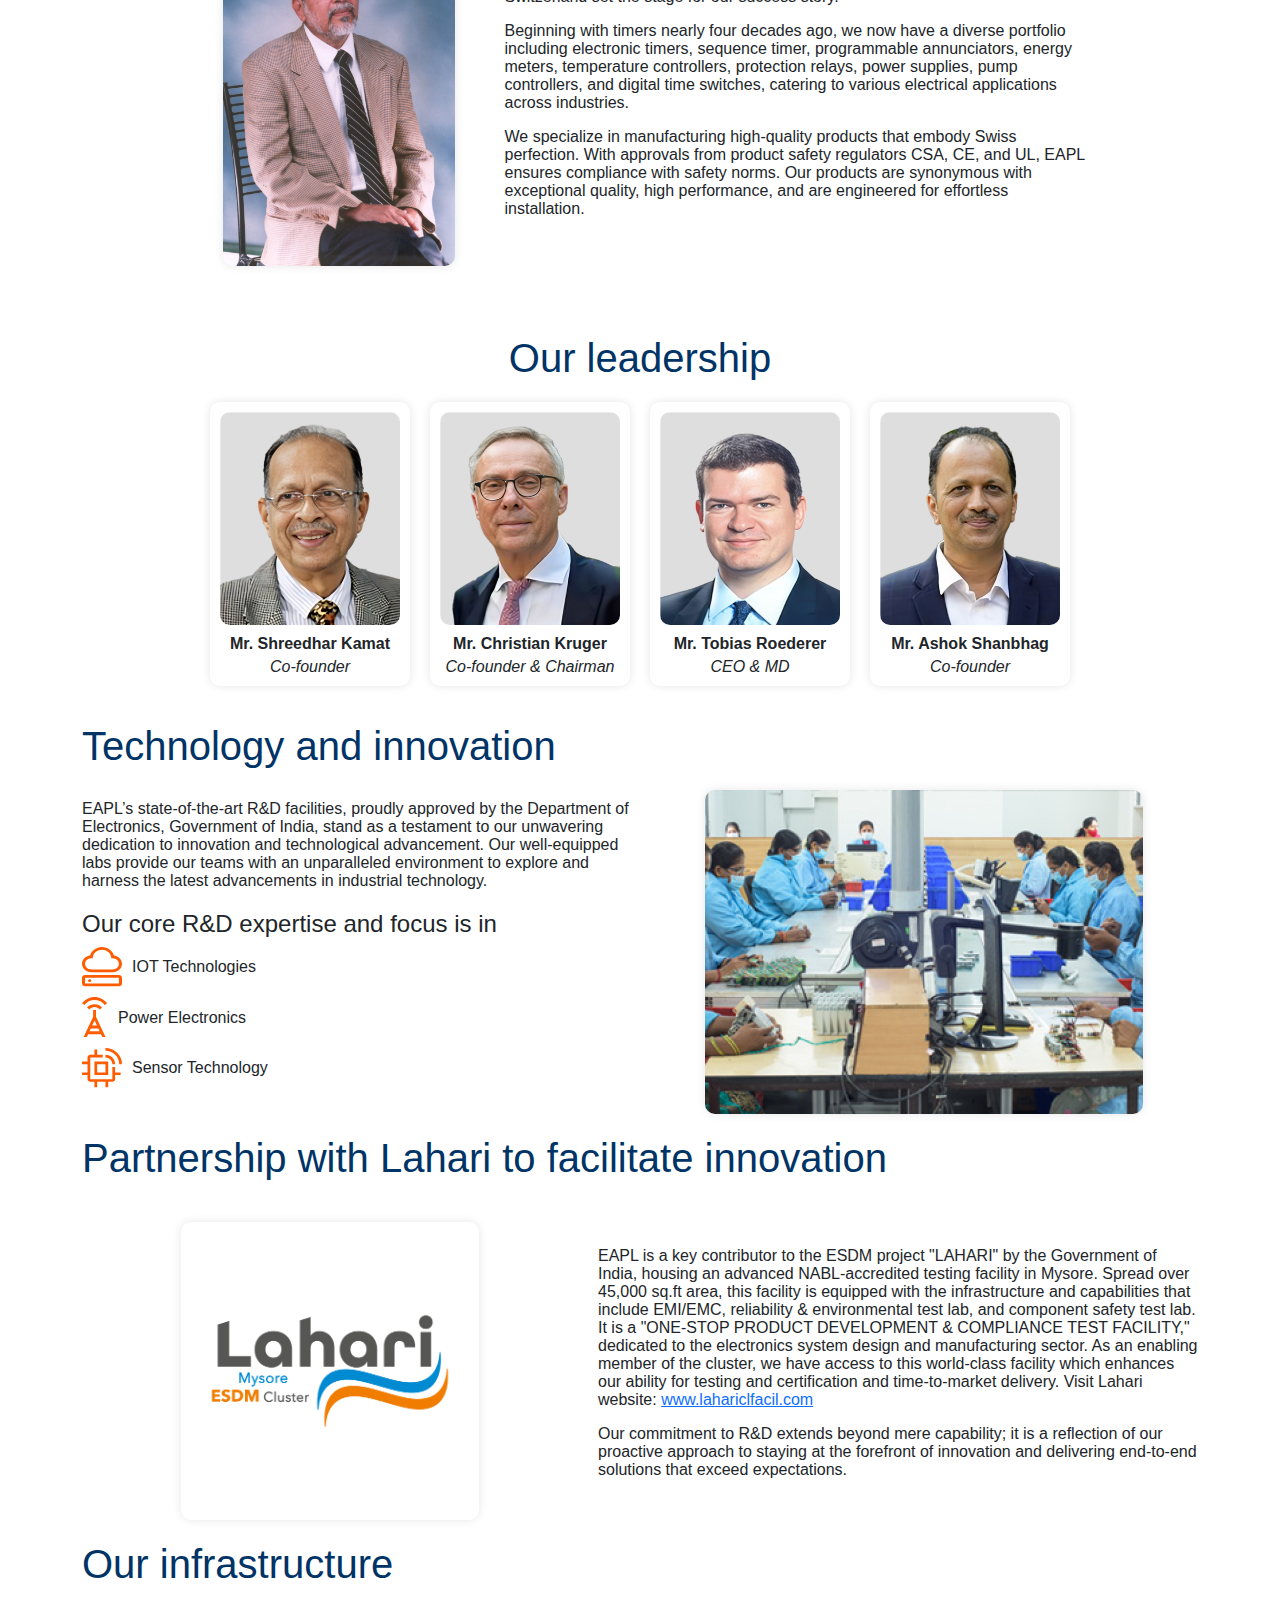
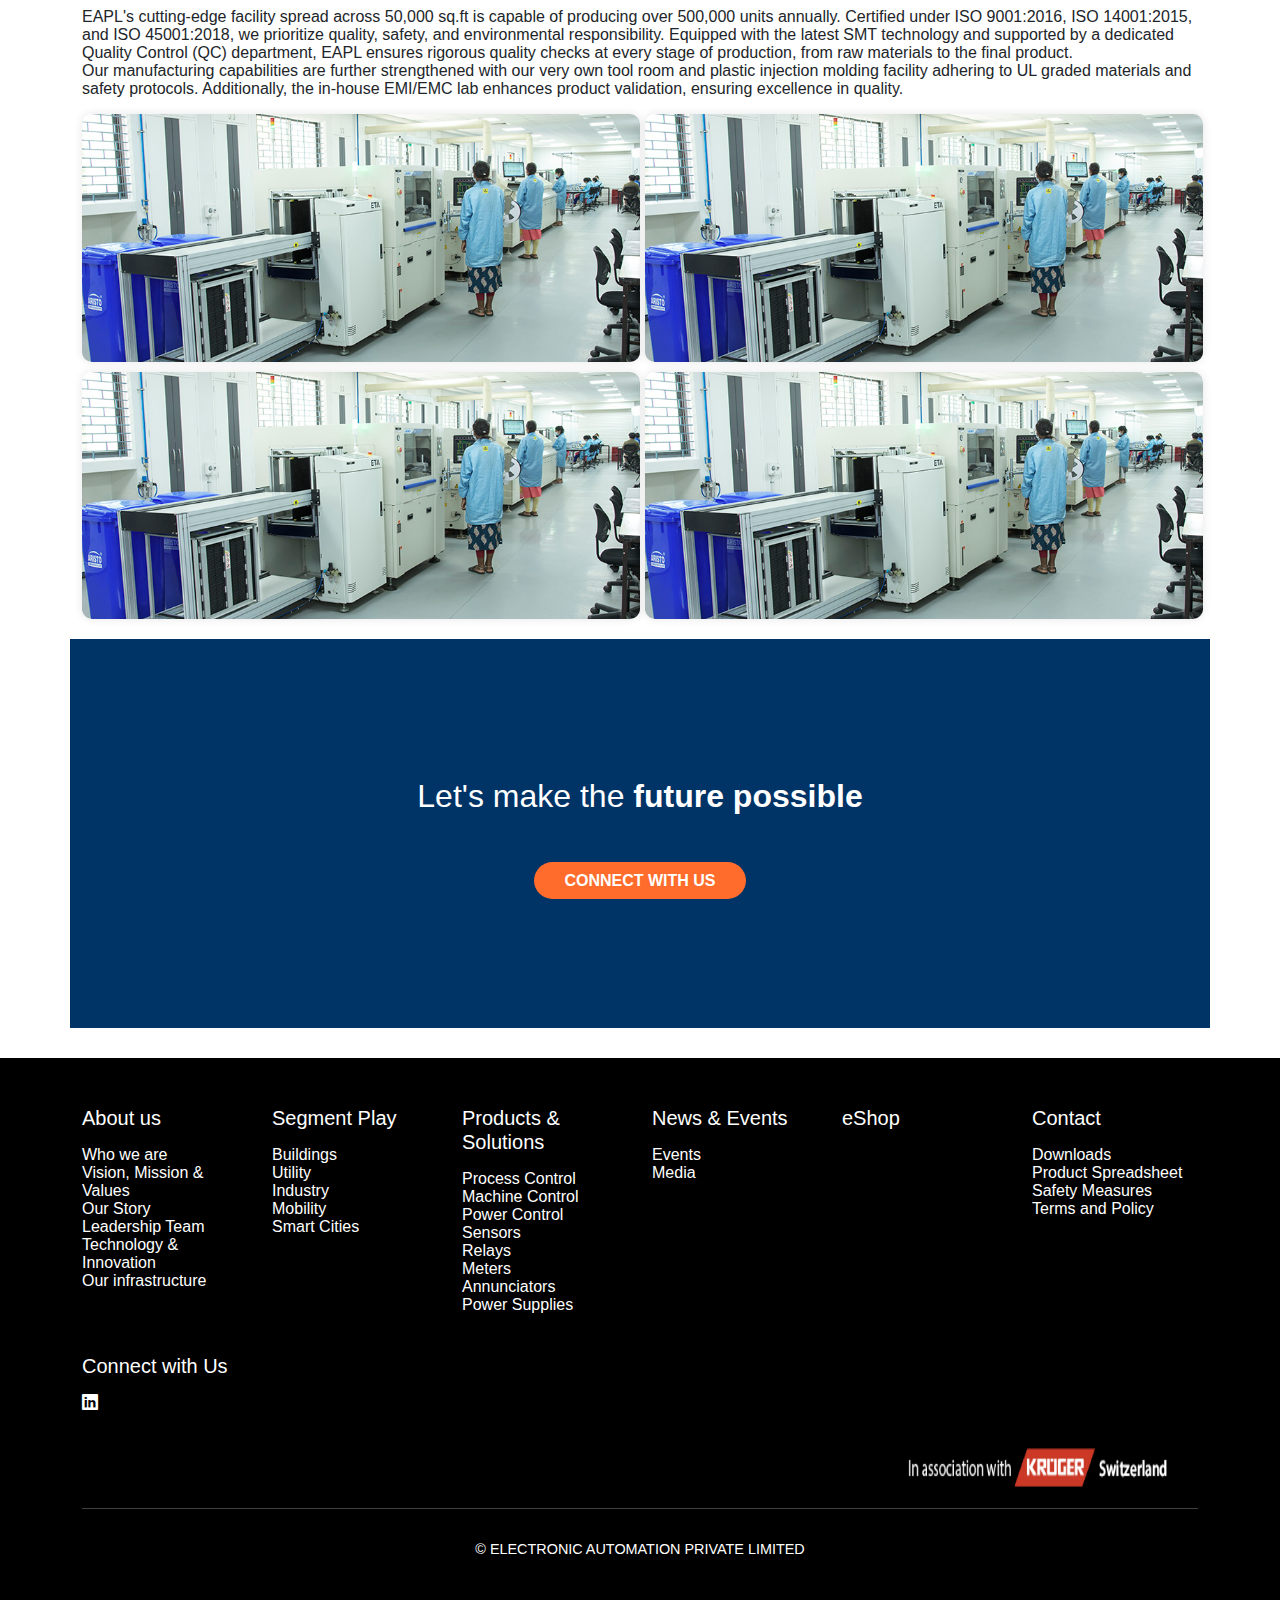
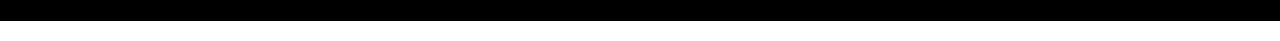
==== commit 865f60ad: "changed to new design" ====
--- a/about.html
+++ b/about.html
@@ -22,23 +22,25 @@
          </div>
       </section>
       
-      <section class="container">
+      <section class="container py-5">
          <div class="who-we-are-section">
-            <h1 class="who-we-are-title">Who we are ?</h1>
-            <p class="who-we-are-content">
-               EAPL is a sector-agnostic specialist in Power and Industrial Automation. We have a 40-year legacy of delivering cutting-edge technology products and solutions, with a strong commitment to Innovation, Quality, and Continuous improvement.
-            </p>
-         </div>
-      </section>
+             <h1 class="who-we-are-title">Who we are?</h1>
+             <p class="who-we-are-content">
+                 EAPL is a sector-agnostic specialist in Power and Industrial Automation. We have a 40-year legacy of delivering cutting-edge technology products and solutions, with a strong commitment to Innovation, Quality, and Continuous improvement.
+             </p>
+         </div>
+     </section>
+     
+
 
       <!-- Vision and Mission Section -->
       <section class="container">
          <div class="vision-mission-container">
             <!-- Vision Section -->
             <div class="vision-mission-section">
-               <h2 class="vision-mission-title">Our vision</h2>
-               <div class="vision-mission-tagline">Bridging the future through<br> smart solutions</div>
-               <img src="./public/rectangle-156@2x.png" alt="Vision Image" class="vision-mission-image">
+               <h3 class="vision-mission-title">Our vision</h3>
+               <div class="vision-mission-tagline">Bridging the future through smart solutions</div>
+               <!-- <img src="./public/rectangle-156@2x.png" alt="Vision Image" class="vision-mission-image"> -->
                <p class="vision-mission-text ">
                   Our vision is to lead the way in innovative automation solutions. 
                   We are committed to seamlessly bridge the gap between the challenges 
@@ -46,12 +48,8 @@
                   to excellence, we aspire to shape a future that is increasingly automated 
                   and interconnected.
                </p>
-            </div>
-            <!-- Mission Section -->
-            <div class="vision-mission-section">
-               <h2 class="vision-mission-title">Our mission</h2>
+               <h3 class="vision-mission-title">Our mission</h3>
                <div class="vision-mission-tagline">Empowering industries with precision and reliability</div>
-               <img src="./public/rectangle-228@2x.png" alt="Mission Image" class="vision-mission-image">
                <p class="vision-mission-text ">
                   At the heart of our mission lies the empowerment of industries 
                   through precision and reliability. As a leading manufacturer and 
@@ -60,6 +58,11 @@
                   that drive transformative advancements across global industries.
                </p>
             </div>
+            <!-- Mission Section -->
+            <div class="vision-mission-section">
+               <img src="./public/rectangle-228@2x.png" alt="Mission Image" class="vision-mission-image">
+              
+            </div>
          </div>
       </section>
 
@@ -70,298 +73,162 @@
             Our core values serve as guiding principles that shape our identity and drive our actions. These values represent our unwavering commitment to excellence, integrity, continuous improvement, and social responsibility. Each value plays a crucial role in guiding our decisions, interactions, and contributions to our stakeholders and the world around us.
          </p>
       </section>
-  
-      <!-- -------------------------------- -->
+
       <section class="container">
          <div class="values-container">
              <div class="value-card">
-                 <div class="value-icon"><img src="./public/innovation.png" alt="Social responsibility" style="height: 80px;width: 80px;"></div>
-                 <h5><br>
-                     <b>Innovation</b> 
-                 </h5>
-                 <p></p>
+                 <div class="value-icon"><img src="./EAPL Icons/reliability.svg" alt="innovation"></div>
+                 <p><b>Innovation <br>xx</b></p>
              </div>
              <!-- Value Card 1 -->
              <div class="value-card">
                  <div class="value-icon"><img src="./EAPL Icons/reliability.svg" alt="reliability"></div>
-                 <h5><b>Consistent </b><br> reliability you can trust</h5>
+                 <p><b>Consistent </b><br> reliability you can trust</p>
              </div>
              <!-- Value Card 2 -->
              <div class="value-card">
                  <div class="value-icon"><img src="./EAPL Icons/Perfection.svg" alt="Perfection"></div>
-                 <h5><b>Perfection</b>  in every<br> detail, every time</h5>
+                 <p><b>Perfection</b> in every<br> detail, every time</p>
              </div>
              <!-- Value Card 3 -->
              <div class="value-card">
                  <div class="value-icon"><img src="./EAPL Icons/Integrity.svg" alt="integrity"></div>
-                 <h5><b>Integrity</b> in all our actions<br> and relationships</h5>
+                 <p><b>Integrity</b> in all our actions<br> and relationships</p>
              </div>
              <!-- Value Card 4 -->
              <div class="value-card">
                  <div class="value-icon"><img src="./EAPL Icons/continuous improvement.svg" alt="continuous improvement.svg"></div>
-                 <h5>Dedicated to<br><b> continuous improvement</b></h5>
+                 <p>Dedicated to<br><b> continuous improvement</b></p>
              </div>
              <!-- Value Card 5 -->
              <div class="value-card">
                  <div class="value-icon"><img src="./EAPL Icons/Social responsibility.svg" alt="Social responsibility"></div>
-                 <h5>Social <br>
-                     <b>responsibility</b> 
-                 </h5>
-                 <p></p>
+                 <p>Social <br><b>responsibility</b></p>
              </div>
          </div>
      </section>
-<style>
-   /* Custom CSS for value cards in a single row */
-.values-container {
-    display: flex;
-    flex-wrap: nowrap;
-    justify-content: space-between;
-}
-
-.value-card {
-    flex: 1;
-    margin: 0 10px;
-    text-align: center;
-    height: 240px;
-}
-
-/* Optional: Ensure images are centered and responsive */
-.value-icon img {
-    margin: 0 auto;
-    display: block;
-    max-width: 100%;
-    height: auto;
-}
-
-</style>     
-
-      <!-- Story Section -->
-      <section class="container py-5">
-         <div class="story-container mb-3">
-            <h1 class="vision-mission-title">Our story</h1>
-            <section class="founder-section py-3">
-               <div class="founder">
-                  <img src="./leaders/madhav-kamath.png" alt="Founder Shri Madhav Kamat" style="height: 280px; width: 250px;">
-               </div>
-               <div class="founder-content">
-                  <p><b>Founded by the Late Shri Madhav Kamat, it had a humble beginning in 1985. A breakthrough launch of A1D1-X and the partnership with Kruger + Co Ltd, Switzerland set the stage for our success story.</b></p>
-                  <p>Beginning with timers nearly four decades ago, we now have a diverse portfolio including electronic timers, sequence timer, programmable annunciators, energy meters, temperature controllers, protection relays, power supplies, pump controllers, and digital time switches, catering to various electrical applications across industries.</p>
-                  <p>We specialize in manufacturing high-quality products that embody Swiss perfection. With approvals from product safety regulators CSA, CE, and UL, EAPL ensures compliance with safety norms. Our products are synonymous with exceptional quality, high performance, and are engineered for effortless installation.</p>
-               </div>
-            </section>
-            <div class="story-grid mt-5">
-               <div class="story-item">
-                  <h3>40 years</h3>
-                  <p>of experience and expertise</p>
-               </div>
-               <div class="story-item">
-                  <h3>300+</h3>
-                  <p>products</p>
-               </div>
-               <div class="story-item">
-                  <h3>100+</h3>
-                  <p>partners</p>
-               </div>
-               <div class="story-item">
-                  <h3>1 Million+</h3>
-                  <p>installations</p>
-               </div>
-               <div class="story-item">
-                  <h3>600+</h3>
-                  <p>people</p>
-               </div>
-            </div>
-         </div>
-      </section>
-
-      <!-- Leadership Section -->
-      <section class="container py-3">
-         <div class="leadership-container">
-            <h1 class="vision-mission-title">Our leadership</h1>
-            <div class="leaders-container">
-               <div class="leader">
-                  <img src="./leaders/sridhar.png" alt="Mr. Shreedhar Kamat">
-                  <div class="leader-title">Mr. Shreedhar Kamat</div>
-                  <div class="leader-role">Co-founder</div>
-               </div>
-               <div class="leader">
-                  <img src="./leaders/kruger.png" alt="Mr. Christian Kruger">
-                  <div class="leader-title">Mr. Christian Kruger</div>
-                  <div class="leader-role">Co-founder & Chairman</div>
-               </div>
-               <div class="leader">
-                  <img  src="./leaders/tobias.png" alt="Mr. Tobias Roederer">
-                  <div class="leader-title">Mr. Tobias Roederer</div>
-                  <div class="leader-role">CEO & MD</div>
-               </div>
-               <div class="leader">
-                  <img class="leader-image" src="./leaders/ashok.png" alt="Mr. Ashok Shanbhag">
-                  <div class="leader-title">Mr. Ashok Shanbhag</div>
-                  <div class="leader-role">Co-founder</div>
-               </div>
-            </div>
-         </div>
-      </section>
-      <div id="leaderModal" class="modal">
-         <div class="modal-content">
-            <span class="close-button">×</span>
-            <div class="modal-header">
-               <img src="" alt="Leader Image" class="modal-image">
-               <div>
-                  <h5 class="modal-title" style="margin-top: 10px;"><b>Leader Name</b></h5>
-                  <p class="modal-role">Leader Role</p>
-                  <p class="modal-description"></p>
-               </div>
-               <!-- <div class="modal-body"> -->
-            </div>
-         </div>
-      </div>
-      <script>
-         const leaderDetails = {
-             'Mr. Shreedhar Kamat': {
-                 img: "./leaders/sridhar.png",
-                 bio:"Mr. Shreedhar Kamat stands as a pivotal figure in the founding narrative of M/S Electronic Automation Private Limited, alongside his late brother, Madhav Kamat, and Mr. Christian Kruger. Their collective vision gave birth to EAPL, a pioneering entity that left an indelible mark on India’s switchgear industry.",
-                 achievements: "With a legal lineage spanning three generations, Mr. Kamat boasts an illustrious career of over 50 years in the legal domain. Following the unfortunate demise of his brother, Mr. Madhav Kamat, he assumed the role of Chairman of the EAPL group of industries, providing visionary leadership to the organization.",
-                 achievements2: "Besides his professional pursuits, Mr. Kamat has been actively involved in numerous philanthropic and social initiatives since the early stages of his career. He has played a pivotal role in establishing several educational and social institutions in his native district of Uttar Kannada, demonstrating an unwavering commitment to the betterment of society.",
-                 achievements3: "Currently, Mr. Kamat serves as the Chairman of the Kanara Welfare Trust and the Karwar Education Society, overseeing the operations of more than 50 educational institutions, including schools and colleges. His dedication to education and social welfare is truly commendable.",
-                 achievements4: "In a remarkable collaboration with his friend Mr. Christian Kruger and his late brother Madhav Kamat, Mr. Kamat co-founded the Kruger Foundation for Child Aid. This initiative has been instrumental in establishing a home for destitute girl children, among other noble endeavors, underscoring Mr. Kamat's empathetic  spirit and dedication to uplifting underprivileged communities.",
-             },
-             'Mr. Christian Kruger': {  
-                 img: "./leaders/kruger.png",
-                 bio:"Mr. Christian Kruger, a third-generation entrepreneur, is a prominent industrialist and philanthropist. As one of the founding directors of Electronic Automation Private Limited, he has established a remarkable business legacy. Mr. Kruger is the owner of the esteemed M/S Kruger Holding AG and M/S Kruger & Co. AG in Switzerland, and a joint owner of M/S Kruger Ventilation Industries Asia Co., Ltd. in Thailand and M/S Kruger Engineering PTE Ltd. in Singapore.",
-                 achievements: "Driven by a deep-rooted commitment to philanthropy, Mr. Kruger co-founded the Kruger Foundation of Child Aid in India and the Kruger Kinderhilfswerk für Indien in Switzerland. Through these organizations, he played a pivotal role in establishing a home for abandoned girl children and initiating numerous other noble initiatives, alongside his long-time friend, the late Madhav Kamat, and Shreedhar Kamat.",
-                 achievements2: "Mr. Kruger's philanthropic endeavors span across India and Switzerland, encompassing child care, refugee support, alternative energy sources, herbal-based cancer research, and many other areas of humanitarian aid. Even during his student days, he was actively involved with the International Think Tank Club Rome, which produced the bestselling book ""The Limits of Growth,"" raising global awareness about the need for sustainable growth.",
-                 achievements3: "In his younger years, Mr. Kruger spent one month every summer in the remote mountains of Biligiri Rangana Betta with Swami Nirmalanand, where he learned the invaluable lessons of sitting in silence and giving with love – values that have shaped his remarkable journey as a compassionate industrialist and philanthropist.",
-             },
-             'Mr. Tobias Roederer': {     
-                 img: "./leaders/tobias.png",
-                 bio:"Mr. Tobias Roederer, a distinguished patent lawyer from Germany, is an expert in various aspects of international patents. After practicing law in his home country, he was invited by Mr. Christian Kruger to take the reins of the Swiss enterprise M/S. Kruger & Co. AG.",
-                 achievements: "Currently, Mr. Tobias serves as the Chairman and Managing Director of Mr. Kruger & Co. and its allied institutions, succeeding the esteemed Founder Chairman, Mr. Christian Kruger. Under his leadership, the company continues to uphold its legacy of excellence in providing innovative and sustainable solutions for the built environment.",
-                 achievements2: "Recognizing his expertise and strategic vision, Mr. Tobias was appointed to the Board of EAPL on October 3, 2020. Since then, he has actively participated in shaping the company's growth trajectory, leveraging his international experience and industry insights to drive innovation and sustainable practices within the organization.",
-                 achievements3: "With his unique blend of legal acumen and business acumen, Mr. Tobias Roederer has emerged as a prominent figure in the industry, guiding the operations of these esteemed organizations with professionalism and a commitment to excellence.",
-             },
-             'Mr. Ashok Shanbhag': {
-                 img: "./leaders/ashok.png",
-                 bio:"Mr. Ashok Shanbhag, an accomplished engineer, has carved an extensive and illustrious career trajectory. Shortly after his graduation, he joined the late Shri Madhav Kamat as an associate, embarking on a journey toward his chosen field of electronics. Over the years, Mr. Shanbhag has demonstrated his versatility by handling diverse assignments across manufacturing, quality control, sales, and allied domains. His extensive training under the guidance of the late Mr. Madhav Kamat combined with his ability to excel in his chosen fields saw Mr. Shanbhag climb the ladder of success, occupying various positions within the company.",
-                 achievements: "Following the demise of late Shri Madhav Kamat, Mr. Shanbhag was entrusted with the responsibility of Executive Director, leading the company through a transitional phase. During this period, he gained a comprehensive understanding of corporate management, including finance, HR, R&D, and other crucial aspects.",
-                 achievements2: "Besides his professional pursuits, Mr. Kamat has been actively involved in numerous philanthropic and social initiatives since the early stages of his career. He has played a pivotal role in establishing several educational and social institutions in his native district of Uttar Kannada, demonstrating an unwavering commitment to the betterment of society.",
-                 achievements3: "In recognition of his outstanding leadership and expertise, Mr. Shanbhag was subsequently elevated to the position of Managing Director, a role he has discharged with equal felicity and dignity. His deep-rooted understanding of the company's operations, dating back to its inception, has enabled him to provide exceptional leadership in corporate management, cultivate a thriving organizational culture and guide EAPL towards continued growth and success.",
-                 achievements4: "In a remarkable collaboration with his friend Mr. Christian Kruger and his late brother Madhav Kamat, Mr. Kamat co-founded the Kruger Foundation for Child Aid. This initiative has been instrumental in establishing a home for destitute girl children, among other noble endeavors, underscoring Mr. Kamat's empathetic  spirit and dedication to uplifting underprivileged communities.",
-             }
-         };
-         
-         document.addEventListener('DOMContentLoaded', function() {
-             var leaders = document.querySelectorAll('.leader');
-             var modal = document.getElementById('leaderModal');
-             var modalTitle = modal.querySelector('.modal-title');
-             var modalRole = modal.querySelector('.modal-role');
-             var modalDescription = modal.querySelector('.modal-description');
-             var closeButton = modal.querySelector('.close-button');
-         
-             leaders.forEach(function(leader) {
-                  leader.addEventListener('click', function() {
-                     var name = leader.querySelector('.leader-title').textContent.trim();
-                     var details = leaderDetails[name];
-                     modal.querySelector('.modal-image').src = details.img; // Ensure the image source is set
-                     modal.querySelector('.modal-image').alt = name; // Accessibility improvement
-                     modal.querySelector('.modal-title').textContent = name;
-                     modal.querySelector('.modal-role').textContent = leader.querySelector('.leader-role').textContent;
-                     modal.querySelector('.modal-description').innerHTML = `<p>${details.bio}</p><p>${details.achievements}</p><p>${details.achievements2}</p><p>${details.achievements3}</p><p>${details.achievements4}</p>`;
-                     modal.style.display = 'block';
-                  });
-               });
-         
-             closeButton.addEventListener('click', function() {
-                 modal.style.display = 'none';
-             });
-         
-             window.onclick = function(event) {
-                 if (event.target == modal) {
-                     modal.style.display = 'none';
-                 }
-             };
-         });
-      </script>
-
-      <!-- Technology and Innovation Section -->
-      <section class="container py-5">
-         <h1 class="vision-mission-title">Technology and innovation</h1>
-         <div class="tech-innovation-section mt-3">
-            <div class="tech-innovation-content">
-               <p class="tech-innovation-text">
-                  EAPL’s state-of-the-art R&D facilities, proudly approved by the Department of Electronics, Government of India, stand as a testament to our unwavering dedication to innovation and technological advancement. Our well-equipped labs provide our teams with an unparalleled environment to explore and harness the latest advancements in industrial technology.
-               </p>
-               <h4>Our core R&D expertise and focus is in </h4>
-               <ul class="tech-innovation-list">
-                  <img src="./EAPL Icons/IOT Technologies.svg" alt="IOT Technologies"><span class="tech-innovation-lst">IOT Technologies</span>
-                  <img src="./EAPL Icons/Power Electronics.svg" alt="Power Electronics"><span class="tech-innovation-lst">Power Electronics</span><br>
-               </ul>
-               <ul class="tech-innovation-list">
-                  <img src="./EAPL Icons/Sensor Technology.svg" alt="Sensor Technology"><span class="tech-innovation-lst">Sensor Technology</span>
-               </ul>
-            </div>
-            <div class="tech-innovation-image">
-               <img src="./public/rectangle-174@2x.png" alt="R&D Team Working">
-            </div>
-         </div>
-      </section>
-
-      <!-- Partnership Section -->
-      <section class="container py-5 partnership-content">
-         <h1 class="vision-mission-title">Partnership with Lahari to facilitate innovation</h1>
-         <div class="container partnership-section">
-            <div class="partnership-logo">
-               <img src="./public/image-7@2x.png" alt="Lahari ESDM Cluster Logo">
-            </div>
-            <div class="partnership-content">
-               <p>
-                  EAPL is a key contributor to the ESDM project "LAHARI" by the Government of India, 
-                  housing an advanced NABL-accredited testing facility in Mysore. Spread over 45,000 sq.ft 
-                  area, this facility is equipped with the infrastructure and capabilities that include 
-                  EMI/EMC, reliability & environmental test lab, and component safety test lab. It is a 
-                  "ONE-STOP PRODUCT DEVELOPMENT & COMPLIANCE TEST FACILITY," dedicated to the electronics 
-                  system design and manufacturing sector. As an enabling member of the cluster, we have 
-                  access to this world-class facility which enhances our ability for testing and certification 
-                  and time-to-market delivery. Visit Lahari website: 
-                  <a href="http://www.lahariaetf.com" target="_blank"><b> www.lahariclfacil.com</b></a>
-               </p>
-               <p>
-                  Our commitment to R&D extends beyond mere capability; it is a reflection of our proactive 
-                  approach to staying at the forefront of innovation and delivering end-to-end solutions 
-                  that exceed expectations.
-               </p>
-            </div>
-         </div>
-      </section>
-
-      <!-- Infrastructure Section -->
-      <section class="container py-5">
-         <h1 class="vision-mission-title">Our infrastructure</h1>
-         <div class="infrastructure-content">
-            <div class="infrastructure-image-container">
-               <!-- First image -->
-               <img src="./images/infrastructure.jpg" alt="Advanced Manufacturing Equipment" class="infrastructure-img">
-               <!-- Second image, assuming it should appear beside the first one -->
-               <img src="./images/infrastructure2.jpg" alt="Workers on Production Line" class="infrastructure-img">
-            </div>
-            <div class="infrastructure-image-container">
-               <!-- First image -->
-               <img src="./images/infrastructure3.jpg" alt="Advanced Manufacturing Equipment" class="infrastructure-img">
-               <!-- Second image, assuming it should appear beside the first one -->
-               <img src="./images/infrastructure4.jpg" alt="Workers on Production Line" class="infrastructure-img">
-            </div>
-            <p class="infrastructure-text">
-               EAPL's cutting-edge facility spread across 50,000 sq.ft is capable of producing over 500,000 units annually. 
-               Certified under ISO 9001:2016, ISO 14001:2015, and ISO 45001:2018, we prioritize quality, safety, and environmental responsibility.
-               Equipped with the latest SMT technology and supported by a dedicated Quality Control (QC) department, EAPL ensures rigorous quality checks at every stage of production, from raw materials to the final product.
-               <br>Our manufacturing capabilities are further strengthened with our very own tool room and plastic injection molding facility adhering to UL graded materials and safety protocols. Additionally, the in-house EMI/EMC lab enhances product validation, ensuring excellence in quality.
-            </p>
-            <p class="infrastructure-text">
-               
-            </p>
-         </div>
-      </section>
+     
+
+<!-- Story Section -->
+<section class="container  story-container">
+   <div class="story-container mb-3">
+       <h1 class="story-title">Our story</h1>
+       <section class="founder-section py-3">
+           <div class="founder">
+               <img src="./leaders/madhav-kamath.png" alt="Founder Shri Madhav Kamat" class="founder-image">
+           </div>
+           <div class="founder-content">
+               <p><b>Founded by the Late Shri Madhav Kamat, it had a humble beginning in 1985. A breakthrough launch of A1D1-X and the partnership with Kruger + Co Ltd, Switzerland set the stage for our success story.</b></p>
+               <p>Beginning with timers nearly four decades ago, we now have a diverse portfolio including electronic timers, sequence timer, programmable annunciators, energy meters, temperature controllers, protection relays, power supplies, pump controllers, and digital time switches, catering to various electrical applications across industries.</p>
+               <p>We specialize in manufacturing high-quality products that embody Swiss perfection. With approvals from product safety regulators CSA, CE, and UL, EAPL ensures compliance with safety norms. Our products are synonymous with exceptional quality, high performance, and are engineered for effortless installation.</p>
+           </div>
+       </section>
+   </div>
+</section>
+
+
+<!-- Leadership Section -->
+<section class="container py-3 leadership-container">
+   <div class="leadership-container">
+       <h1 class="vision-mission-title">Our leadership</h1>
+       <div class="leaders-container">
+           <div class="leader">
+               <img src="./leaders/sridhar.png" alt="Mr. Shreedhar Kamat" class="leader-image">
+               <div class="leader-title">Mr. Shreedhar Kamat</div>
+               <div class="leader-role">Co-founder</div>
+           </div>
+           <div class="leader">
+               <img src="./leaders/kruger.png" alt="Mr. Christian Kruger" class="leader-image">
+               <div class="leader-title">Mr. Christian Kruger</div>
+               <div class="leader-role">Co-founder & Chairman</div>
+           </div>
+           <div class="leader">
+               <img src="./leaders/tobias.png" alt="Mr. Tobias Roederer" class="leader-image">
+               <div class="leader-title">Mr. Tobias Roederer</div>
+               <div class="leader-role">CEO & MD</div>
+           </div>
+           <div class="leader">
+               <img src="./leaders/ashok.png" alt="Mr. Ashok Shanbhag" class="leader-image">
+               <div class="leader-title">Mr. Ashok Shanbhag</div>
+               <div class="leader-role">Co-founder</div>
+           </div>
+       </div>
+   </div>
+</section>
+
+
+
+<!-- Technology and Innovation Section -->
+<section class="container">
+   <h1 class="vision-mission-title">Technology and innovation</h1>
+   <div class="tech-innovation-section mt-3">
+       <div class="tech-innovation-content">
+           <p class="tech-innovation-text">
+               EAPL’s state-of-the-art R&D facilities, proudly approved by the Department of Electronics, Government of India, stand as a testament to our unwavering dedication to innovation and technological advancement. Our well-equipped labs provide our teams with an unparalleled environment to explore and harness the latest advancements in industrial technology.
+           </p>
+           <h4>Our core R&D expertise and focus is in</h4>
+           <ul class="tech-innovation-list">
+               <li><img src="./EAPL Icons/IOT Technologies.svg" alt="IOT Technologies"><span class="tech-innovation-lst">IOT Technologies</span></li>
+               <li><img src="./EAPL Icons/Power Electronics.svg" alt="Power Electronics"><span class="tech-innovation-lst">Power Electronics</span></li>
+               <li><img src="./EAPL Icons/Sensor Technology.svg" alt="Sensor Technology"><span class="tech-innovation-lst">Sensor Technology</span></li>
+           </ul>
+       </div>
+       <div class="tech-innovation-image">
+           <img src="./public/rectangle-174@2x.png" alt="R&D Team Working" class="tech-image">
+       </div>
+   </div>
+</section>
+
+<!-- Partnership Section -->
+<section class="container  partnership-section">
+   <h1 class="vision-mission-title">Partnership with Lahari to facilitate innovation</h1>
+   <div class="partnership-section">
+       <div class="partnership-logo">
+           <img src="./public/image-7@2x.png" alt="Lahari ESDM Cluster Logo" class="partnership-image">
+       </div>
+       <div class="partnership-text">
+           <p>
+               EAPL is a key contributor to the ESDM project "LAHARI" by the Government of India, 
+               housing an advanced NABL-accredited testing facility in Mysore. Spread over 45,000 sq.ft 
+               area, this facility is equipped with the infrastructure and capabilities that include 
+               EMI/EMC, reliability & environmental test lab, and component safety test lab. It is a 
+               "ONE-STOP PRODUCT DEVELOPMENT & COMPLIANCE TEST FACILITY," dedicated to the electronics 
+               system design and manufacturing sector. As an enabling member of the cluster, we have 
+               access to this world-class facility which enhances our ability for testing and certification 
+               and time-to-market delivery. Visit Lahari website: 
+               <a href="http://www.lahariaetf.com" target="_blank"><b> www.lahariclfacil.com</b></a>
+           </p>
+           <p>
+               Our commitment to R&D extends beyond mere capability; it is a reflection of our proactive 
+               approach to staying at the forefront of innovation and delivering end-to-end solutions 
+               that exceed expectations.
+           </p>
+       </div>
+   </div>
+</section>
+
+<!-- Infrastructure Section -->
+<section class="container">
+   <h1 class="vision-mission-title">Our infrastructure</h1>
+   <p class="infrastructure-text">
+      EAPL's cutting-edge facility spread across 50,000 sq.ft is capable of producing over 500,000 units annually. 
+      Certified under ISO 9001:2016, ISO 14001:2015, and ISO 45001:2018, we prioritize quality, safety, and environmental responsibility.
+      Equipped with the latest SMT technology and supported by a dedicated Quality Control (QC) department, EAPL ensures rigorous quality checks at every stage of production, from raw materials to the final product.
+      <br>Our manufacturing capabilities are further strengthened with our very own tool room and plastic injection molding facility adhering to UL graded materials and safety protocols. Additionally, the in-house EMI/EMC lab enhances product validation, ensuring excellence in quality.
+  </p>
+   <div class="infrastructure-content">
+       <div class="infrastructure-image-container">
+           <img src="./images/infrastructure.jpg" alt="Advanced Manufacturing Equipment" class="infrastructure-img">
+           <img src="./images/infrastructure.jpg" alt="Workers on Production Line" class="infrastructure-img">
+       </div>
+       <div class="infrastructure-image-container">
+           <img src="./images/infrastructure.jpg" alt="Advanced Manufacturing Equipment" class="infrastructure-img">
+           <img src="./images/infrastructure.jpg" alt="Workers on Production Line" class="infrastructure-img">
+       </div>
+       
+   </div>
+</section>
+
   </main>
   <my-footer></my-footer>
 
--- a/about.css
+++ b/about.css
@@ -1,4 +1,10 @@
 /* ----------------hero section-------------------- */
+body{
+  font-family: Arial, Helvetica, sans-serif;
+  padding: 0px;
+}
+
+
 .hero-section {
   color: white; 
   background-image: url('./images/about-hero-banner.png'); 
@@ -58,35 +64,47 @@
 }
 
 /* ----------------------------------------- */
+.container {
+  /* display: flex; */
+
+  width: 100%;
+  margin-bottom: 20px;
+}
+
 .who-we-are-section {
-  background-color: #fff; 
-  width: 100%;
-  padding: 12px 0; 
-  text-align: left;
-  padding-left: 10px;
-}
-
-.who-we-are-title, .vision-mission-title {
-  color: #003366; 
-  font-size: 2.5rem; 
-  margin-bottom: 1rem; 
-}
-
-.who-we-are-content, .vision-mission-text, .infrastructure-text {
-  color: #003366; 
-  font-size: 1rem;
-  line-height: 1.5;
-}
-
-.vision-mission-container, .values-container, .story-container, .leadership-container, .tech-innovation-section, .partnership-section, .infrastructure-content {
-  margin-bottom: 2rem;
-}
+  width: 100%; /* Adjust width as needed to fit your design */
+  text-align: left;
+}
+
+.who-we-are-title {
+  font-size: 2em; /* Adjust font-size as needed */
+  margin-bottom: 20px; /* Adjust margin as needed */
+}
+
+.who-we-are-content {
+  font-size: 1.2em; /* Adjust font-size as needed */
+  margin-top: 20px; /* Adjust margin as needed */
+}
+
+@media (max-width: 768px) {
+  .who-we-are-section {
+      width: 90%; /* Adjust width as needed */
+  }
+
+  .who-we-are-title {
+      font-size: 1.5em; /* Adjust font-size as needed */
+  }
+
+  .who-we-are-content {
+      font-size: 1em; /* Adjust font-size as needed */
+  }
+}
+
 
 /* -------------------------------mission vision---------------------------------------------- */
 .vision-mission-container {
   display: flex;
   flex-wrap: wrap; 
-  gap: 20px; 
   justify-content: space-between; 
   text-align: left;
   box-sizing: border-box; 
@@ -100,15 +118,16 @@
 }
 
 .vision-mission-title {
-  font-size: 2em;
   color: #003366;
-  margin-bottom: 0.5em;
+  margin-bottom: 0.1em;
   padding-left: 0;
 }
 
 .vision-mission-tagline {
-  margin-bottom: 0.5em;
   padding-left: 0;
+  font-weight: 600;
+  margin-bottom: 0.1em;
+
 }
 
 .vision-mission-image-container {
@@ -118,12 +137,10 @@
 
 .vision-mission-image {
   width: 100%;
-  height: 35%;
   object-fit: cover; 
 }
 
 .vision-mission-text {
-  font-size: 1em;
   color: #333;
 }
 
@@ -134,421 +151,324 @@
   .vision-mission-section {
     flex-basis: calc(50% - 30px); 
   }
-  .vision-mission-title {
-    font-size: 2.5em; 
-  }
-  .vision-mission-tagline {
-    font-size: 1.75em; 
-  }
-  .vision-mission-text {
-    font-size: 1.2em; 
-  }
-}
-
-/* ---------------------------core values--------------------------------------- */
+  
+}
+
+/* core values */
+.container-core-values {
+  display: flex;
+  justify-content: center;
+  align-items: center;
+  /* height: 100vh; Adjust this to fit your container's height */
+}
 .values-container {
+    display: grid;
+    grid-template-columns: repeat(auto-fit, minmax(150px, 1fr)); /* Adjust minmax value as needed */
+    gap: 20px; /* Adjust the gap as needed */
+    width: 100%; /* Adjust width as needed to fit your design */
+}
+
+.value-card {
+    display: flex;
+    flex-direction: column;
+    justify-content: center;
+    align-items: center;
+    text-align: center;
+    padding: 10px;
+    box-shadow: 0 0 10px rgba(0, 0, 0, 0.1); /* Optional styling */
+    border-radius: 10px; /* Optional styling */
+    aspect-ratio: 1; /* Maintain a square ratio */
+    background-color: #003366;
+    color: #fff;
+}
+.value-card p{
+  margin-top: 10px;
+}
+
+/* story section */
+.story-container{
+  display: flex;
+  justify-content: center;
+  align-items: center;
+  flex-direction: column;
+  /* height: 100vh; Adjust this if needed */
+}
+
+.story-container {
+  width: 100%; /* Adjust width as needed to fit your design */
+  text-align: center;
+}
+
+.story-title {
+  margin-bottom: 20px; /* Adjust margin as needed */
+}
+
+.founder-section {
+  display: flex;
+  justify-content: center;
+  align-items: center;
+  flex-wrap: wrap;
+  gap: 20px; /* Adjust gap as needed */
+  width: 80%;
+}
+
+.founder {
+  flex: 1;
+  display: flex;
+  justify-content: center;
+  align-items: center;
+}
+
+.founder-image {
+  height: 30%;
+  width:80%;
+  object-fit: cover; /* Ensure the image maintains its aspect ratio */
+  border-radius: 10px; /* Optional styling */
+  box-shadow: 0 0 10px rgba(0, 0, 0, 0.1); /* Optional styling */
+}
+
+.founder-content {
+  flex: 2;
+  text-align: left;
+  max-width: 600px; /* Adjust max-width as needed */
+}
+
+@media (max-width: 768px) {
+  .founder-section {
+      flex-direction: column;
+  }
+
+  .founder-image {
+      height: auto;
+      width: 100%;
+  }
+
+  .founder-content {
+      text-align: center;
+  }
+}
+
+
+/* leadership */
+.leadership-container {
+  display: flex;
+  justify-content: center;
+  align-items: center;
+  flex-direction: column;
+  width: 100%;
+}
+
+.leadership-container {
+  width: 100%; /* Adjust width as needed to fit your design */
+  text-align: center;
+}
+
+.vision-mission-title {
+  margin-bottom: 20px; /* Adjust margin as needed */
+}
+
+.leaders-container {
+  display: flex;
+  flex-wrap: wrap;
+  justify-content: center;
+  gap: 20px; /* Adjust gap as needed */
+}
+
+.leader {
+  display: flex;
+  flex-direction: column;
+  justify-content: center;
+  align-items: center;
+  text-align: center;
+  width: 200px; /* Adjust width as needed */
+  padding: 10px;
+  box-shadow: 0 0 10px rgba(0, 0, 0, 0.1); /* Optional styling */
+  border-radius: 10px; /* Optional styling */
+}
+
+.leader-image {
+  width: 100%;
+  height: auto;
+  border-radius: 10px; /* Optional styling */
+  object-fit: cover; /* Ensure the image maintains its aspect ratio */
+}
+
+.leader-title {
+  margin-top: 10px; /* Adjust margin as needed */
+  font-weight: bold;
+}
+
+.leader-role {
+  margin-top: 5px; /* Adjust margin as needed */
+  font-style: italic;
+}
+
+@media (max-width: 768px) {
+  .leaders-container {
+      flex-direction: column;
+      align-items: center;
+  }
+
+  .leader {
+      width: 100%;
+  }
+}
+
+
+/* tech & innovation */
+
+.tech-innovation-section {
+  display: flex;
+  flex-wrap: wrap;
+  justify-content: center;
+  align-items: center;
+  gap: 20px; /* Adjust gap as needed */
+  width: 100%; /* Adjust width as needed to fit your design */
+}
+
+.tech-innovation-content {
+  flex: 1;
+  max-width: 600px; /* Adjust max-width as needed */
+}
+
+.tech-innovation-text {
+  margin-bottom: 20px; /* Adjust margin as needed */
+}
+
+.tech-innovation-list {
+  list-style: none;
+  padding: 0;
+}
+
+.tech-innovation-list li {
+  display: flex;
+  align-items: center;
+  margin-bottom: 10px; /* Adjust margin as needed */
+}
+
+.tech-innovation-list img {
+  display: flex;
+  margin-right: 10px;
+}
+
+
+.tech-innovation-image {
+  flex: 1;
+  display: flex;
+  justify-content: center;
+  align-items: center;
+}
+
+.tech-image {
+  width: 80%;
+  height: auto;
+  border-radius: 10px; /* Optional styling */
+  object-fit: cover; /* Ensure the image maintains its aspect ratio */
+  box-shadow: 0 0 10px rgba(0, 0, 0, 0.1); /* Optional styling */
+}
+
+@media (max-width: 768px) {
+  .tech-innovation-section {
+      flex-direction: column;
+  }
+
+  .tech-innovation-content, .tech-innovation-image {
+      width: 100%;
+  }
+}
+/* partnership section */
+
+
+.partnership-section {
   display: flex;
   flex-wrap: wrap;
   justify-content: left;
-  padding-left: 0;
-}
-
-.value-card {
-  flex: 0 0 30%; 
-  margin-right: 2%; 
-  margin-bottom: 20px; 
-  display: flex;
-  flex-direction: column;
-  text-align: left;
-  padding: 20px;
-  box-shadow: 0 2px 5px rgba(0,0,0,0.1);
-  background: #003366;
-  border-radius: 8px;
-  color: #f9f9f9;
-}
-
-.value-card h5 {
-  margin-top: 100px;
-}
-
-.value-card:nth-child(3n) {
-  margin-right: 0;
-}
-
-.value-icon {
-  height: 18px;
-  width: 45px;
-}
-
-@media (max-width: 768px) {
-  .value-card {
-    flex: 0 0 100%; 
-    margin-right: 0;
-  }
-}
-
-/* --------------------story number------------------ */
-.story-container h1 {
-  color: #003366;
-}
-
-.story-grid {
-  display: flex;
-  justify-content: center; 
-  flex-wrap: wrap; 
+  align-items: center;
+  gap: 20px;
+  width: 100%; /* Adjust width as needed to fit your design */
+}
+
+.partnership-logo {
+  flex: 1;
+  display: flex;
+  justify-content: center;
+  align-items: center;
+}
+
+.partnership-image {
+
+  width: 60%;
+  height: 30%;
+  /* max-width: 300px; Adjust max-width as needed */
+  object-fit: cover; /* Ensure the image maintains its aspect ratio */
+  border-radius: 10px; /* Optional styling */
+  box-shadow: 0 0 10px rgba(0, 0, 0, 0.1); /* Optional styling */
+}
+
+.partnership-text {
+  flex: 2;
+  max-width: 600px; /* Adjust max-width as needed */
+}
+
+.vision-mission-title {
+  margin-bottom: 20px; /* Adjust margin as needed */
+}
+
+@media (max-width: 768px) {
+  .partnership-section {
+      flex-direction: column;
+  }
+
+  .partnership-image {
+      max-width: 100%;
+  }
+
+  .partnership-text {
+      text-align: center;
+  }
+}
+
+
+/* infrastructure */
+
+
+.infrastructure-content {
+  padding: 0px;
+  width: 100%; /* Adjust width as needed to fit your design */
   text-align: center;
 }
 
-.story-item {
-
-  width: 20%; 
-  box-sizing: border-box;
-  margin-bottom: 20px; 
-  text-align: center;
-}
-
-.story-item h3 {
-  font-size: 1.8em;
-  color: #ff8800;
-  margin-bottom: 5px; 
-  font-weight: 900;
-
-}
-
-.story-item p {
-  font-size: 1em;
-  color: #666;
-}
-
-.story-detail {
-  text-align: justify;
-  padding: 20px;
-  font-size: 1em;
-  color: #444;
-  line-height: 1.6;
-}
-
-@media (max-width: 768px) {
-  .story-item {
-    padding-left: 30px;
-    width:100%; 
-    align-items: center;
-  }
-
-}
-
-@media (max-width: 480px) {
-  .story-item {
-    width: 100%; 
-  }
-
-}
-
-/* --------------------founder section------------------ */
-.founder-section {
-  display: flex;
-  justify-content: space-between;
-  align-items: flex-start;
-  text-align: left;
-}
-
-.founder-content {
-  font-size: 18px;
-  flex: 0 1 80%; 
-  padding-right: 20px; 
-}
-
-.founder {
-  flex: 0 1 20%; 
-  text-align: center; 
-}
-
-.founder img {
-  width: 350px; 
-  height: auto; 
-  padding-right: 30px;
-}
-
-@media (max-width: 768px) {
-  .founder-section {
-    flex-direction: column;
-    align-items: center;
-  }
-  .founder-content, .founder {
-    padding-top: 20px;
-    flex: 0 0 100%; 
-    padding-right: 0; 
-  }
-  .founder img {
-    max-width: 100%; 
-  }
-}
-
-/* --------------------leadership section------------------ */
-.leadership-title {
-  font-size: 2.5em;
-  color: #003366; 
-  margin-bottom: 30px;
-}
-
-.leaders-container {
-  display: flex;
-  justify-content: space-between;
-  gap: 20px;
-}
-
-.leader {
-  width: 250px;
-  text-align: center;
-  margin-bottom: 1rem;
-}
-
-.leader img {
-  width: 100%;
-  height: auto;
-}
-
-.leader-title {
-  font-size: 1.2em;
-  color: #003366; 
-  margin-top: 10px;
-}
-
-.leader-role {
-  font-size: 1em;
-  color: #666; 
-  margin-bottom: 1rem;
-}
-
-@media (max-width: 768px) {
-  .leader {
-    width: 150px;
-  }
-}
-
-/* --------------------modal section------------------ */
-.modal {
-  display: none;
-  position: fixed;
-  z-index: 1;
-  left: 0;
-  top: 0;
-  width: 100%;
+.infrastructure-image-container {
+  display: flex;
+  justify-content: left;
+  align-items: center;
+  gap: 5px; /* Adjust gap as needed */
+  margin-bottom: 10px; /* Adjust margin as needed */
+}
+
+.infrastructure-img {
+  padding: 0%;
+  width: 50%;
   height: 100%;
-  overflow: auto;
-  background-color: rgba(0,0,0,0.4);
-}
-
-.modal-content {
-  background-color: #fefefe;
-  margin: 15% auto;
-  padding: 20px;
-  border: 1px solid #888;
-  width: 80%;
-  overflow-y: scroll;
-  height: 400px;
-}
-
-.modal-header {
-  display: flex;
-  align-items: flex-start;
-  padding-bottom: 10px;
-}
-
-.modal-title, .modal-role {
-}
-
-.modal-image {
-  width: 450px;
-  height: 250px;
-  margin-right: 20px;
-  object-fit: cover;
-}
-
-.close-button {
-  color: #ff6200;
-  float: right;
-  font-size: 28px;
-  /* font-weight: bold; */
-}
-
-.close-button:hover,
-.close-button:focus {
-  color: black;
-  text-decoration: none;
-  cursor: pointer;
-}
-
-/* --------------------tech innovation section------------------ */
-.tech-innovation-section {
-  display: flex;
-  align-items: center;
-  justify-content: space-between;
-}
-
-.tech-innovation-content {
-  width: 50%;
-  padding-right: 20px;
-}
-
-.tech-innovation-content h4 {
-  color: #003366;
-  /* font-weight: 600; */
-  padding-top: 20px;
-}
-
-.tech-innovation-title {
-  font-size: 2.5em;
-  color: #003366; 
-}
-
-.tech-innovation-text {
-  font-size: 1em;
-  margin-bottom: 20px;
-  color: #333; 
-}
-
-.tech-innovation-list {
-  margin-top: 30px;
-  display: flex;
-  list-style: none; 
-}
-
-.tech-innovation-list li {
-  margin-bottom: 10px;
-  padding-right: 20px;
-}
-
-.tech-innovation-list img {
-  margin-right: 1rem;
-}
-
-.tech-innovation-image {
-  width: 50%;
-  display: flex;
-  justify-content: flex-end;
-}
-
-.tech-innovation-image img {
-  width: 100%;
-  height: 300px;
-}
-
-.tech-innovation-lst {
-  padding-left: 15px;
-  padding-right: 30px;
-}
-
-@media (max-width: 768px) {
-  .tech-innovation-section {
-    flex-direction: column;
-  }
-  .tech-innovation-content,
-  .tech-innovation-image {
-    width: 100%;
-  }
-  .tech-innovation-image img {
-    margin-top: 20px;
-  }
-}
-
-/* --------------------partnership section------------------ */
-.partnership-section {
-  display: flex;
-  align-items: center;
-}
-
-.partnership-logo {
-  flex-basis: 150px; 
-  padding-right: 20px;
-}
-
-.partnership-logo img {
-  width: 300px;
-  height: 280px;
-  background-color: rgb(231, 233, 233);
-}
-
-.partnership-content {
-  flex-grow: 1; 
-  text-align: left;
-}
-
-.partnership-content h1 {
-  color: #003366; 
-  text-align: left;
-}
-
-.partnership-content p {
-  color: #333;
-  line-height: 1.6;
-  font-size: 1em;
-}
-
-.partnership-content a {
-  color: #003366; 
-  text-decoration: none;
-}
-
-.partnership-content a:hover {
-  text-decoration: underline;
-}
-
-@media (max-width: 768px) {
-  .partnership-section {
-    flex-direction: column;
-    text-align: center;
-  }
-  .partnership-logo {
-    padding-bottom: 20px; 
-  }
-}
-
-/* --------------------infrastructure section------------------ */
-.infrastructure-section {
-  width: 750px; 
-  margin: auto; 
-  padding: 20px;
-  background-color: #f9f9f9; 
-}
-
-.infrastructure-title {
-  text-align: left;
-  color: #003366; 
-  font-size: 2.5em;
-  margin-bottom: 20px; 
-}
-
-.infrastructure-content {
-  display: flex;
-  flex-direction: column; 
-  /* gap: 20px;  */
-}
-
-.infrastructure-image-container {
-  display: flex;
-  /* justify-content: space-between; */
-  justify-content: center;
-
-  flex-wrap: wrap;
-  /* margin-bottom: 1rem; */
-}
-
-.infrastructure-img {
-  padding: 6px;
-  width: 30%; 
-  height: 190px;
-}
-
-@media (max-width: 768px) {
-  .infrastructure-section {
-    width: 100%; 
-  }
-}
-
-body {
-  margin: 0;
-  line-height: normal;
-  font-family: "Roboto", sans-serif;
-  font-weight: 100;
-}
+  border-radius: 10px; /* Optional styling */
+  box-shadow: 0 0 10px rgba(0, 0, 0, 0.1); /* Optional styling */
+}
+
+.infrastructure-text {
+  text-align: left;
+  margin-top: 20px; /* Adjust margin as needed */
+}
+
+@media (max-width: 768px) {
+  .infrastructure-image-container {
+      flex-direction: column;
+  }
+
+  .infrastructure-img {
+      max-width: 100%;
+  }
+
+  .infrastructure-text {
+      text-align: center;
+  }
+}--- a/global.css
+++ b/global.css
@@ -1,7 +1,7 @@
 body {
   margin: 0;
   line-height: normal;
-  font-family: "Roboto", sans-serif;
+  font-family: Arial, Helvetica, sans-serif;
   font-weight: 100;
 }
 #future{
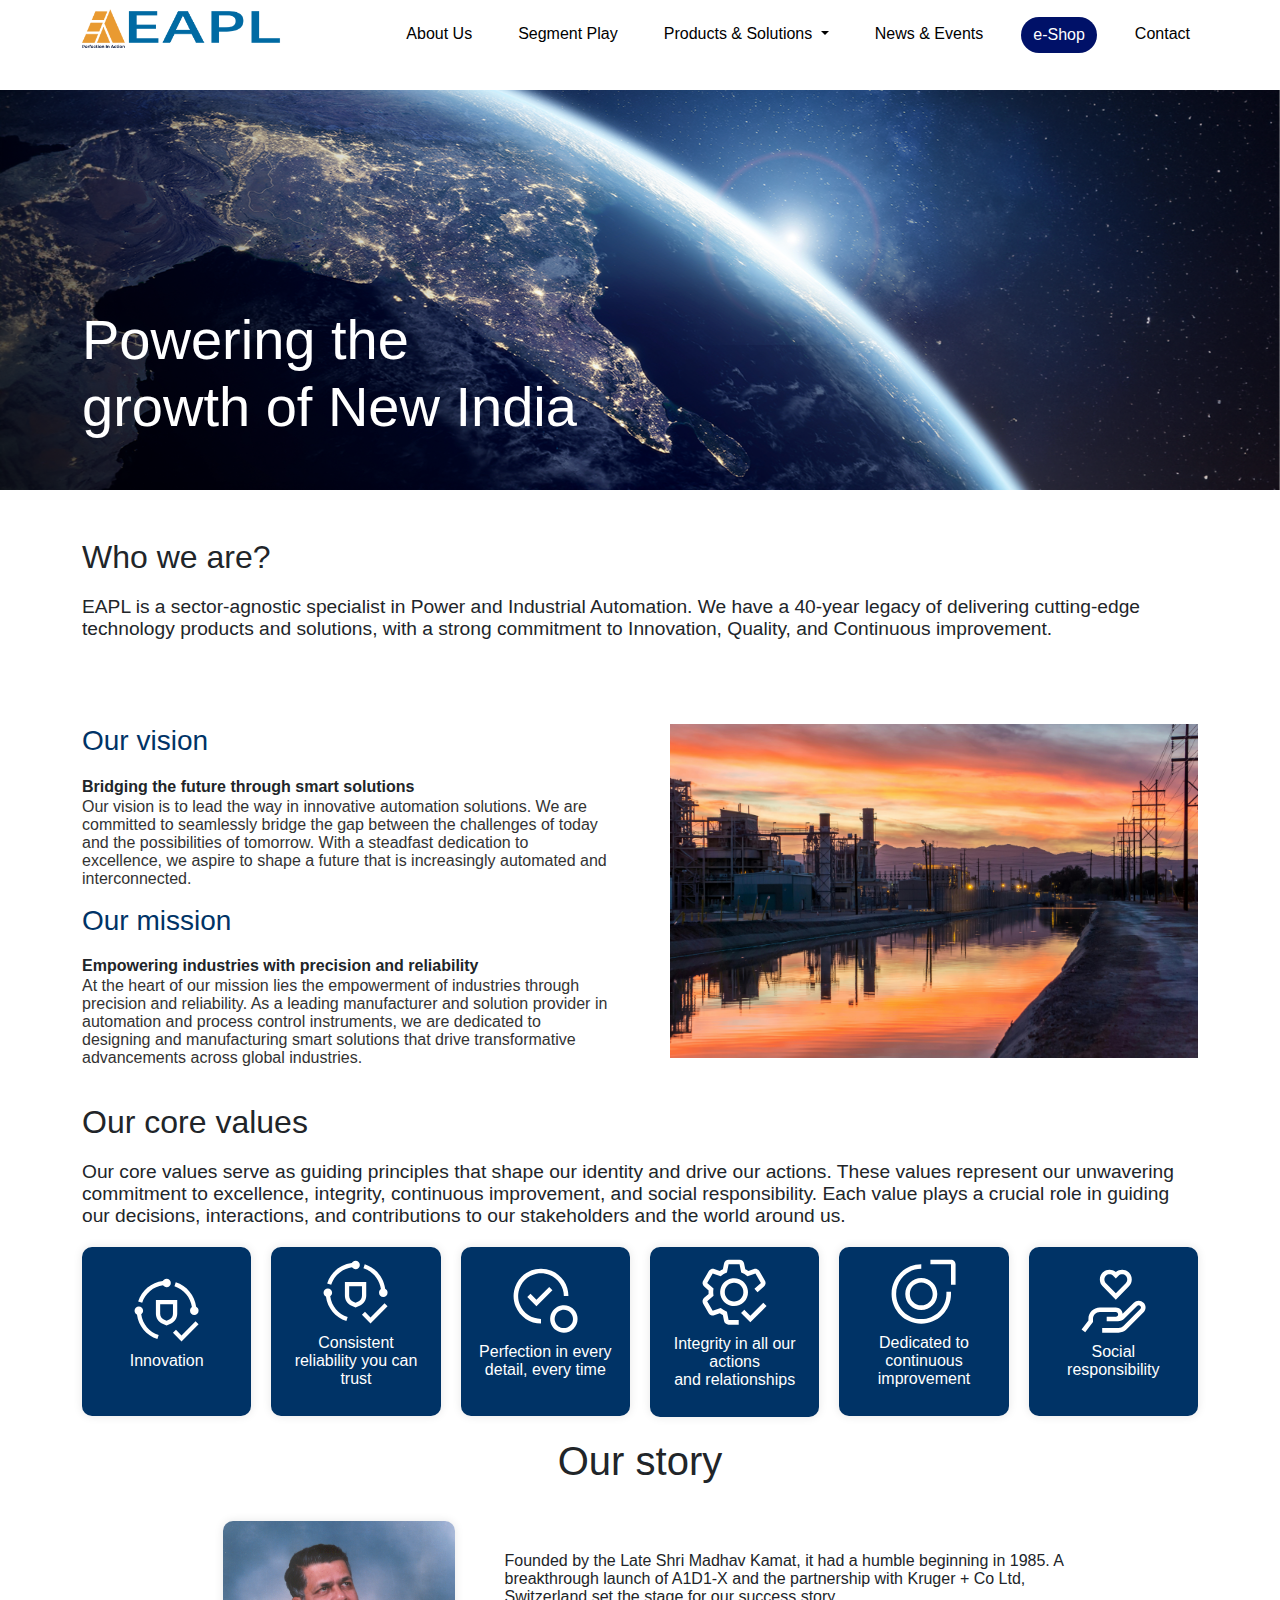
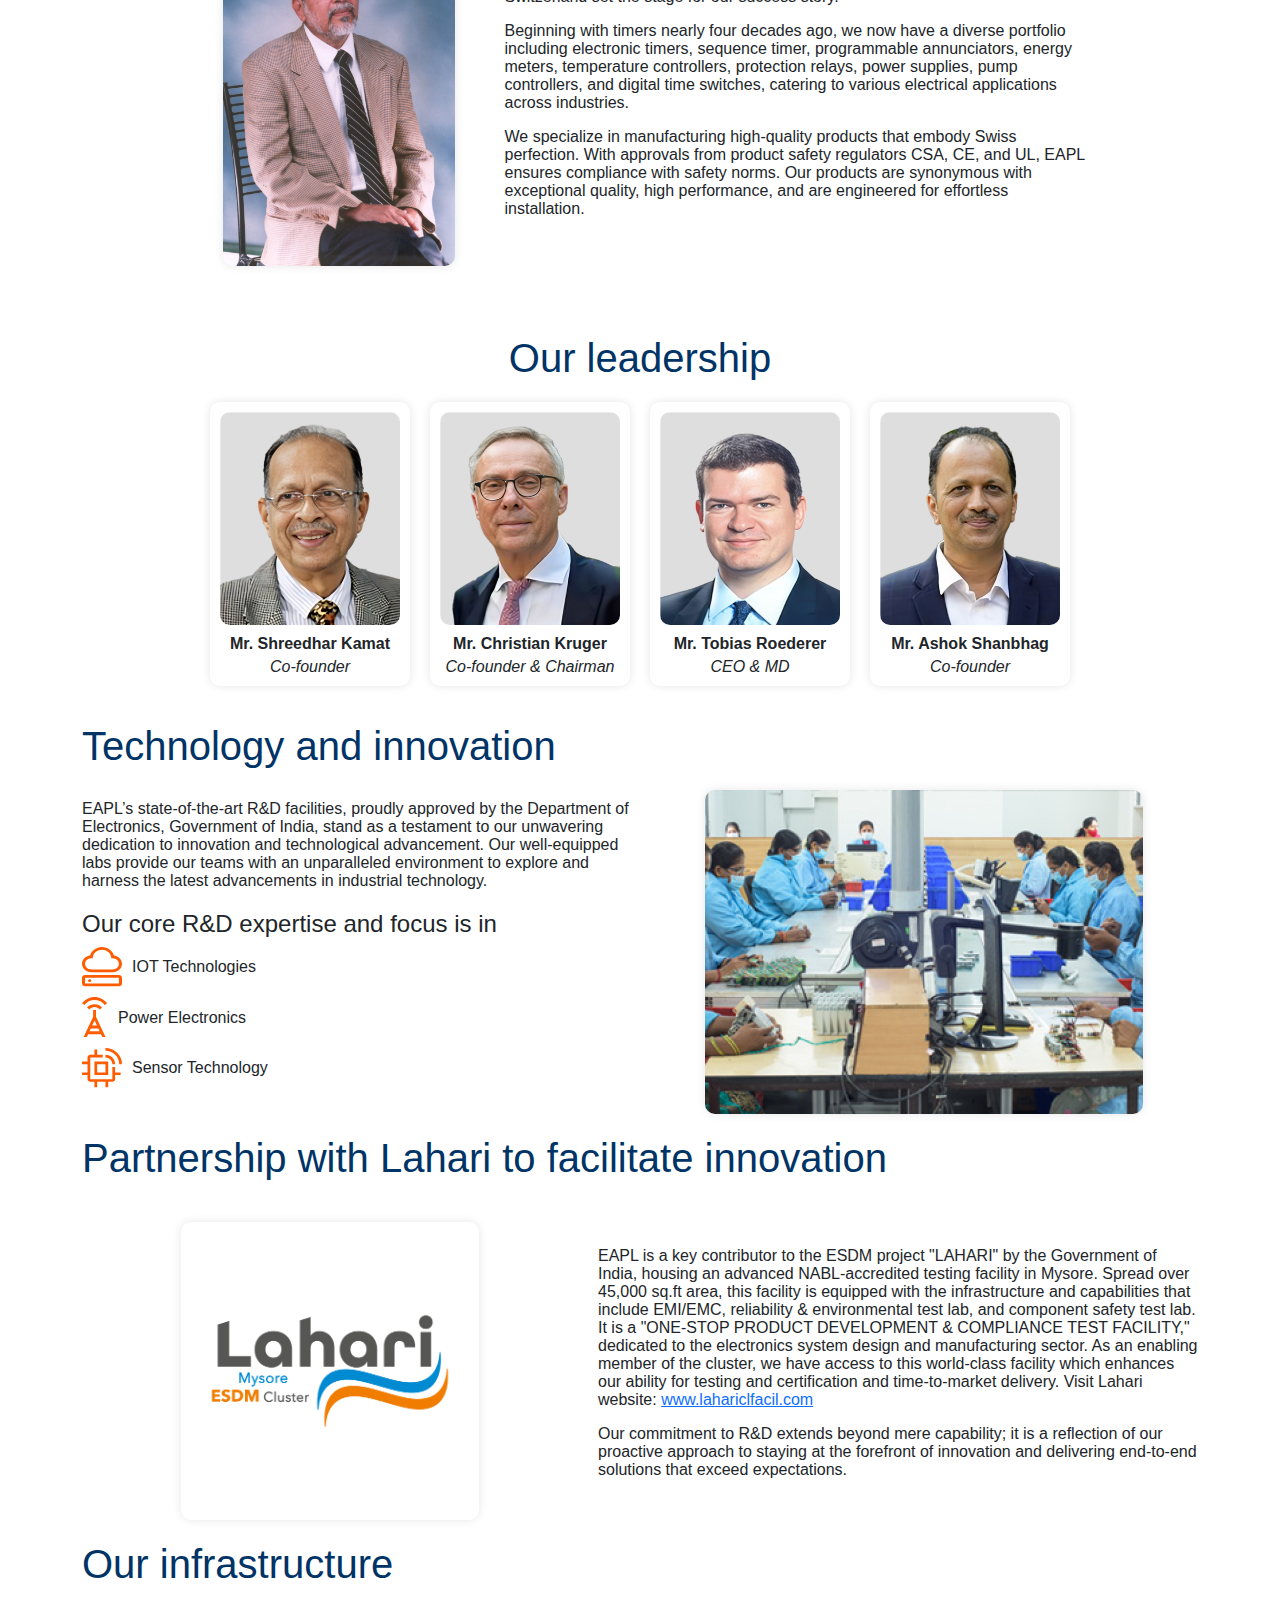
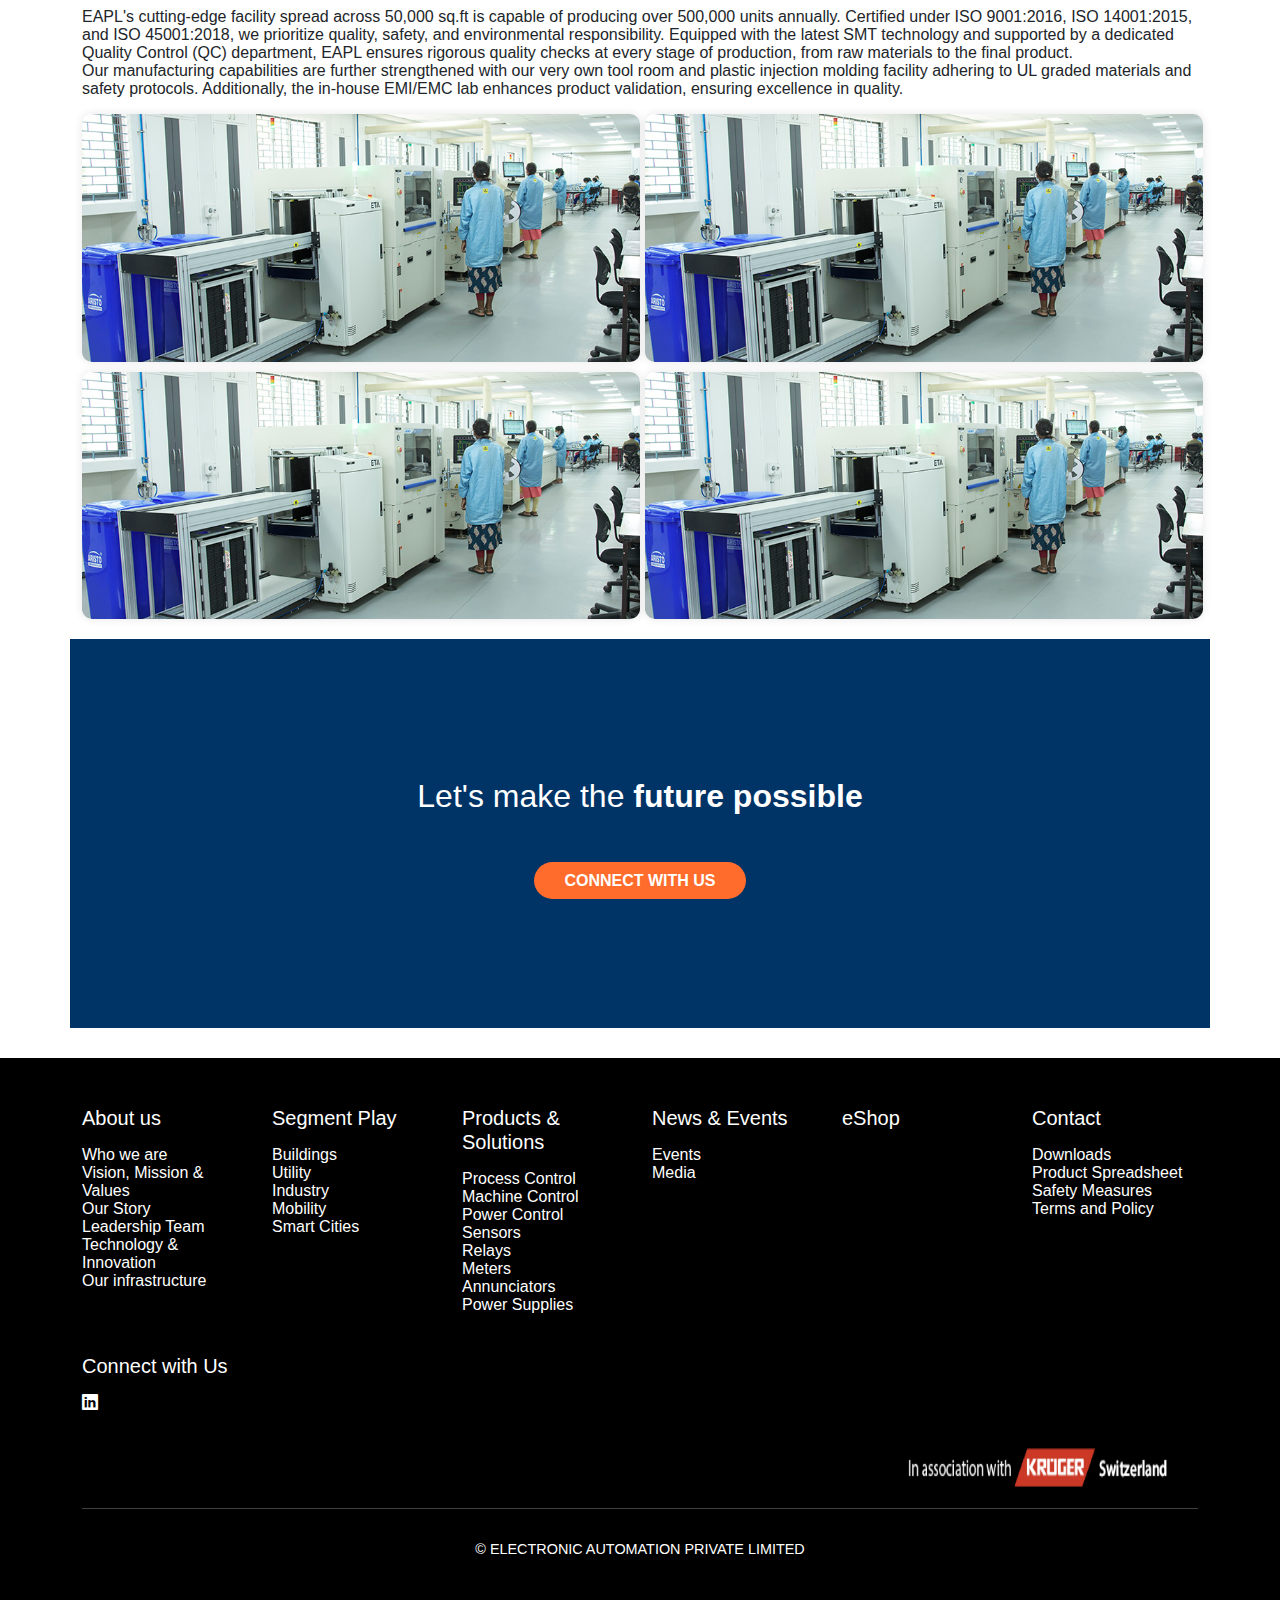
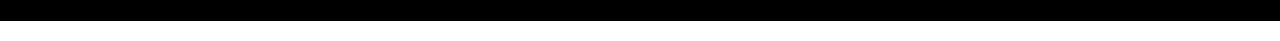
==== commit d9cddaf5: "changed to new design" ====
--- a/about.html
+++ b/about.html
@@ -78,7 +78,7 @@
          <div class="values-container">
              <div class="value-card">
                  <div class="value-icon"><img src="./EAPL Icons/reliability.svg" alt="innovation"></div>
-                 <p><b>Innovation <br>xx</b></p>
+                 <p><b>Innovation</b></p>
              </div>
              <!-- Value Card 1 -->
              <div class="value-card">
